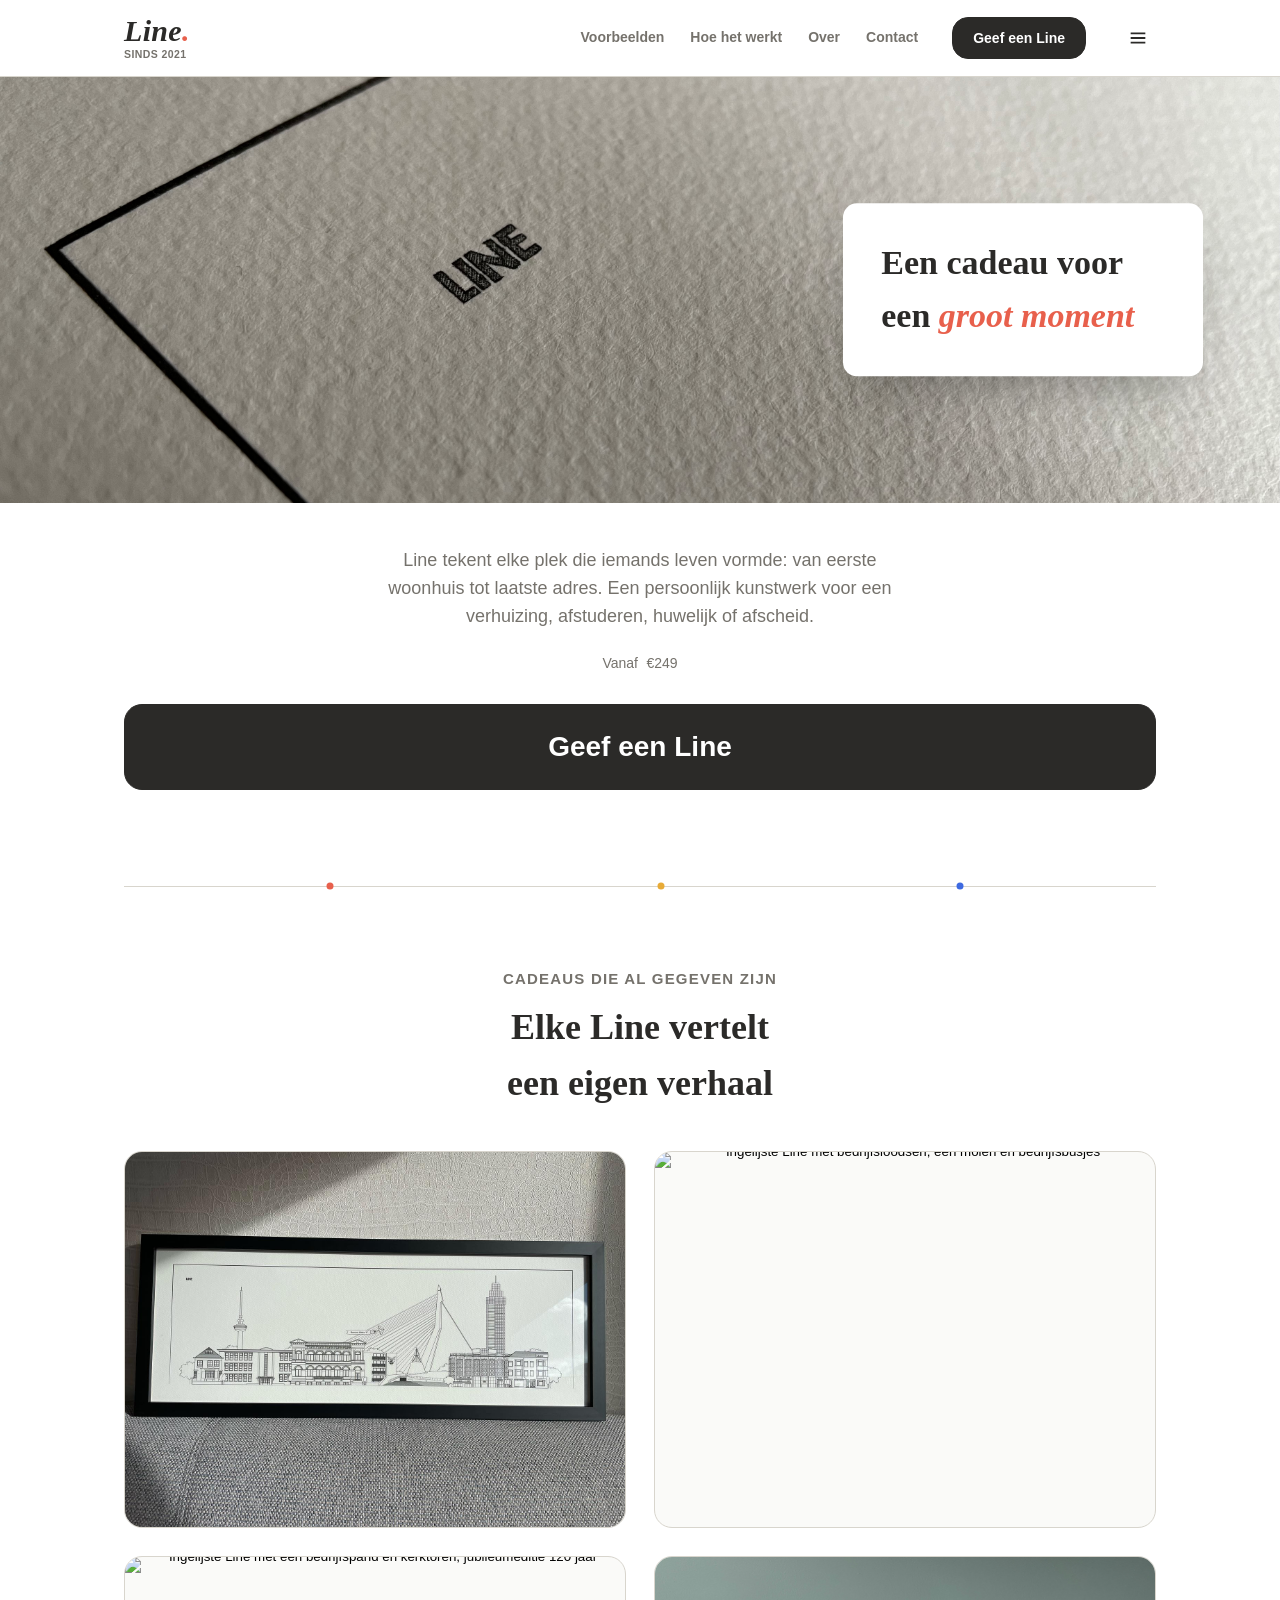
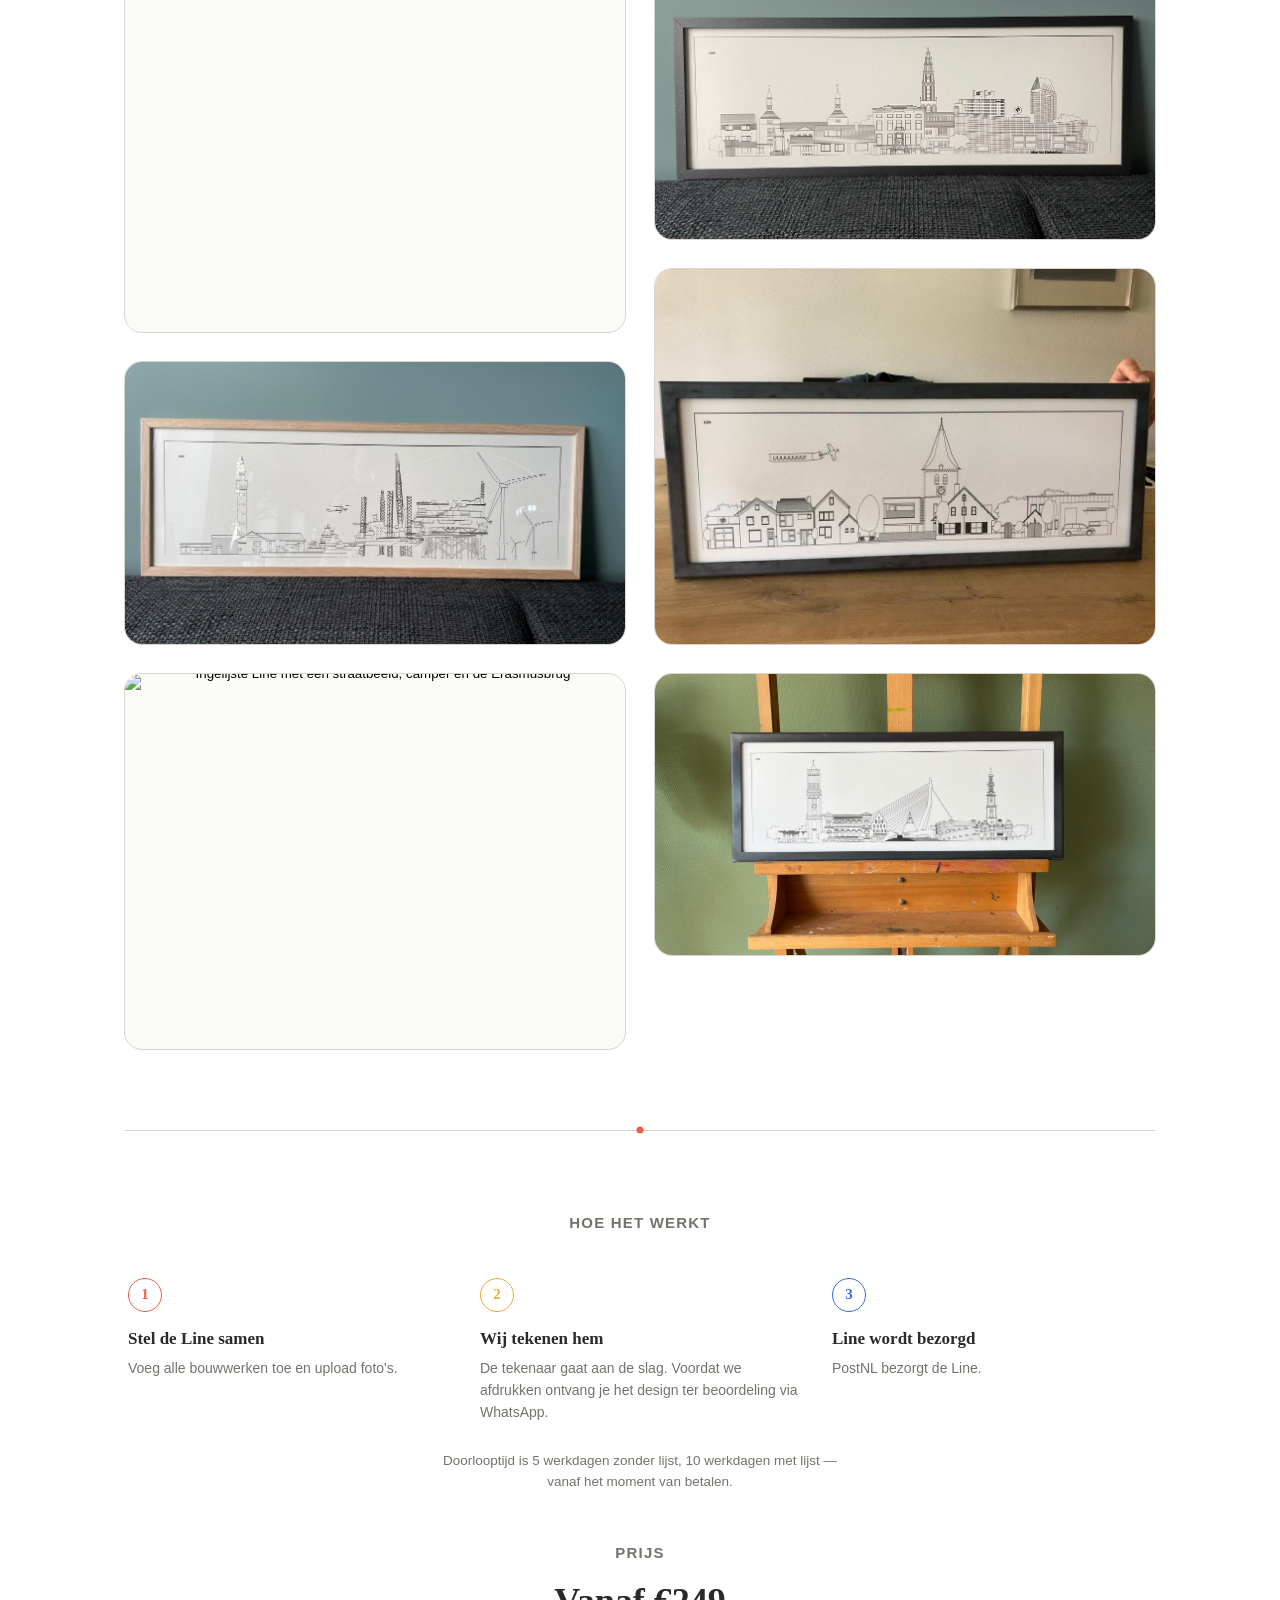
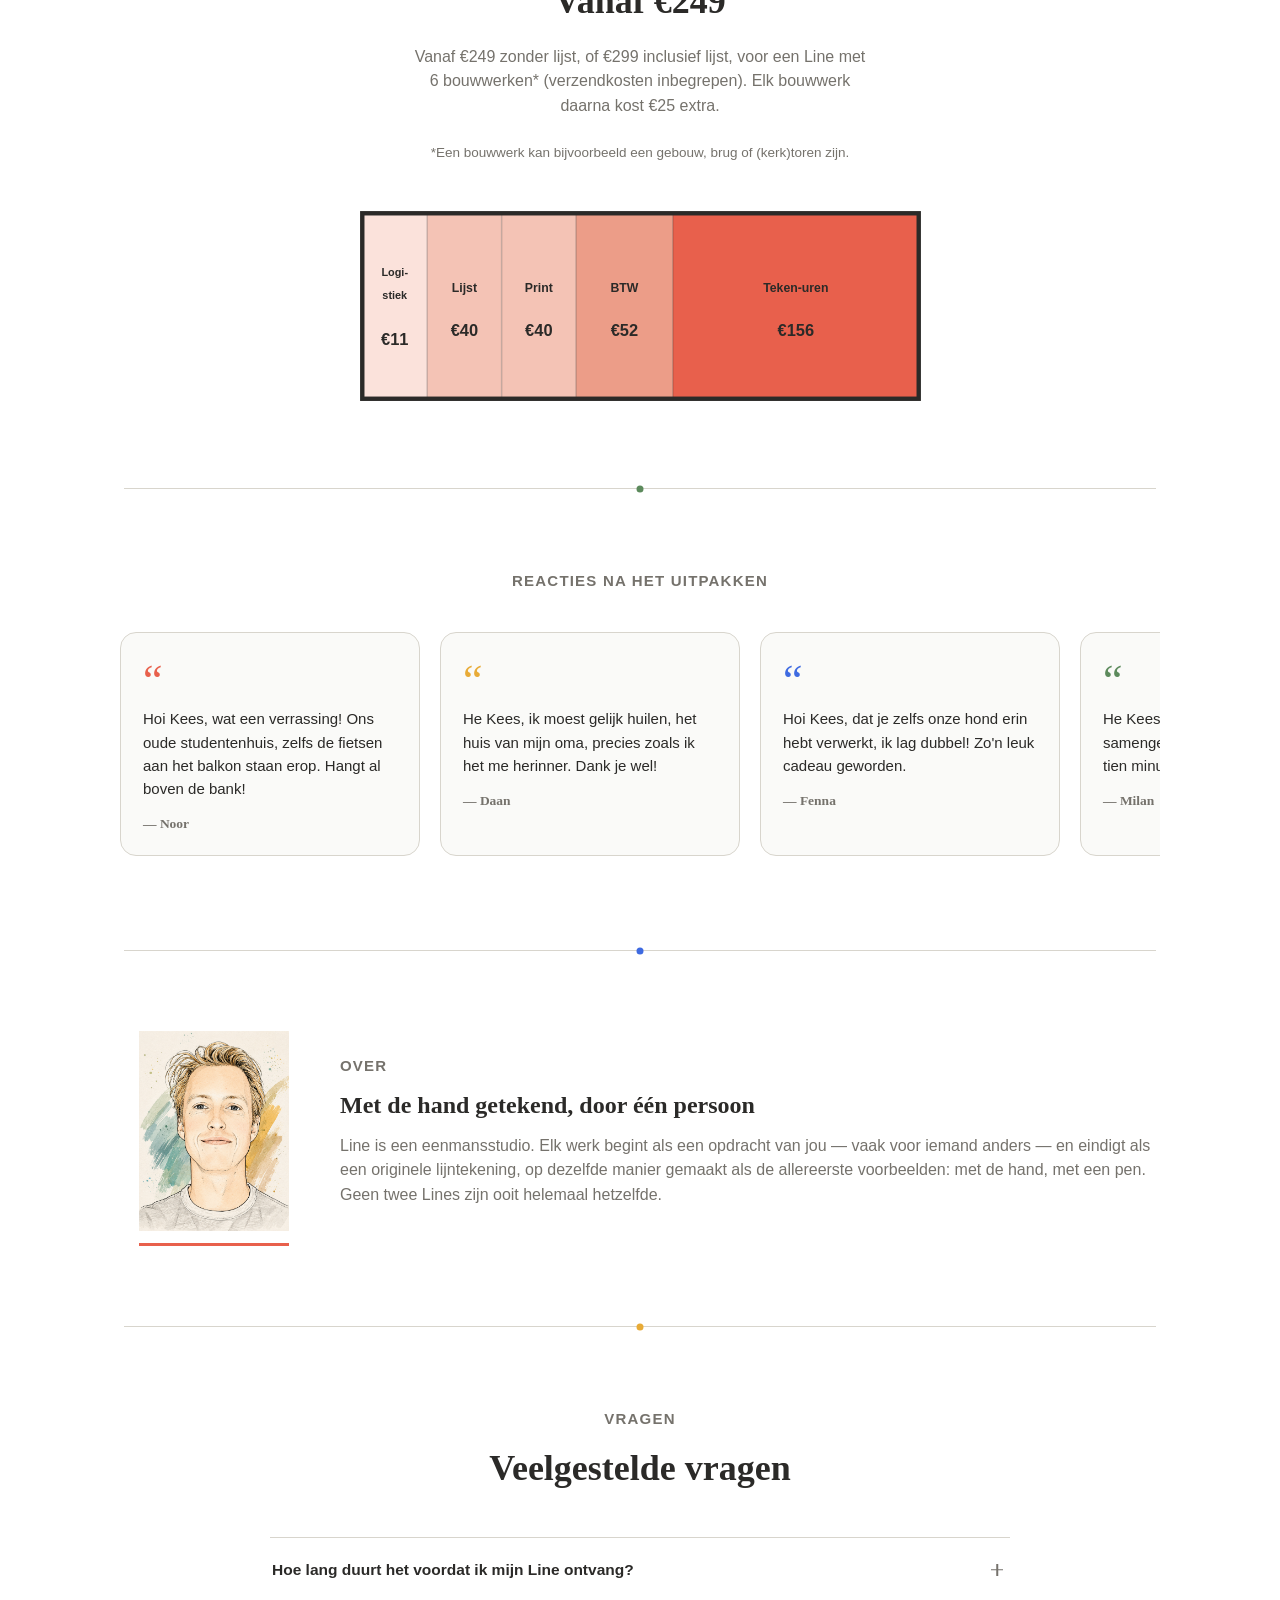
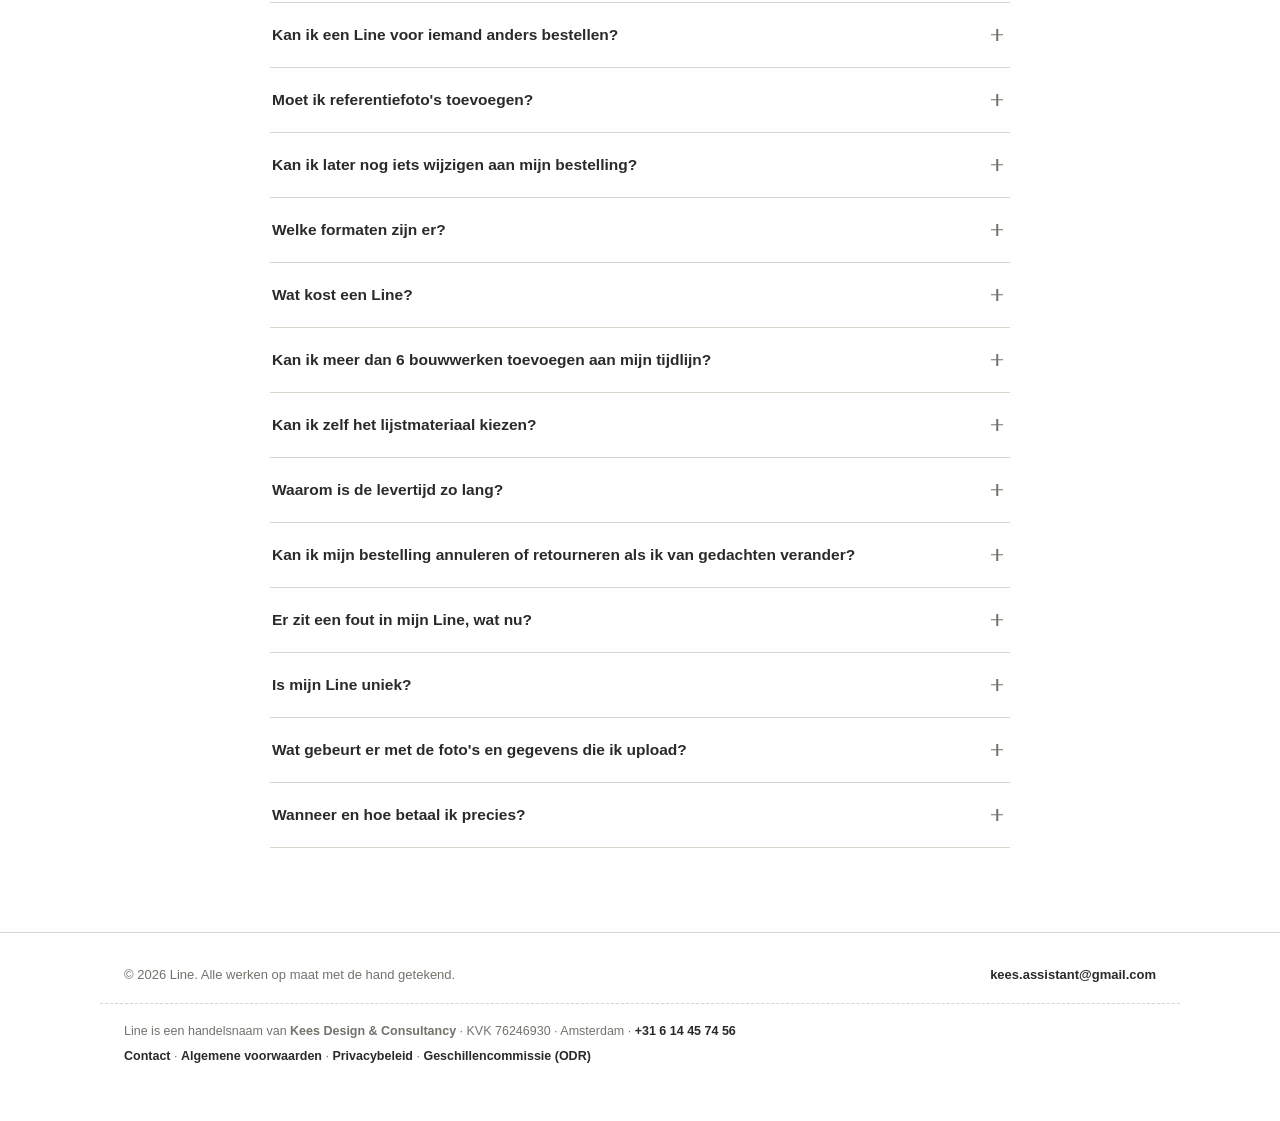
==== index.html @ 03ac7a86 "Add quantity (aantal exemplaren) step to configurator" ====
<!doctype html>
<html lang="nl">
<head>
<meta charset="utf-8">
<meta name="viewport" content="width=device-width, initial-scale=1">
<title>Line: persoonlijke lijntekening als cadeau, met de hand getekend</title>
<meta name="description" content="Line tekent elke plek die iemands leven vormde tot een handgetekende lijntekening. Persoonlijk cadeau voor een verhuizing, afstuderen, huwelijk of afscheid.">
<link rel="canonical" href="https://line-design.eu/">

<meta property="og:type" content="website">
<meta property="og:site_name" content="Line">
<meta property="og:locale" content="nl_NL">
<meta property="og:url" content="https://line-design.eu/">
<meta property="og:title" content="Line: persoonlijke lijntekening als cadeau, met de hand getekend">
<meta property="og:description" content="Line tekent elke plek die iemands leven vormde tot een handgetekende lijntekening. Persoonlijk cadeau voor een verhuizing, afstuderen, huwelijk of afscheid.">
<meta property="og:image" content="https://line-design.eu/images/header/IMG_9153%202%20copy.jpg">

<meta name="twitter:card" content="summary_large_image">
<meta name="twitter:title" content="Line: persoonlijke lijntekening als cadeau, met de hand getekend">
<meta name="twitter:description" content="Line tekent elke plek die iemands leven vormde tot een handgetekende lijntekening. Persoonlijk cadeau voor een verhuizing, afstuderen, huwelijk of afscheid.">
<meta name="twitter:image" content="https://line-design.eu/images/header/IMG_9153%202%20copy.jpg">

<link rel="icon" href="favicon.svg" type="image/svg+xml">
<link rel="stylesheet" href="style.css?v=20260812">
</head>
<body id="top">

<header class="site">
  <div class="bar">
    <a class="brand" href="#top">
      <span class="brand-text">
        <span class="wordmark">Line<span class="dot">.</span></span>
        <span class="brand-since" data-i18n="brand.since">Sinds 2021</span>
      </span>
    </a>
    <nav class="site-nav">
      <span class="nav-links">
        <a href="#examples" data-i18n="nav.examples">Voorbeelden</a>
        <a href="#how-it-works" data-i18n="nav.how">Hoe het werkt</a>
        <a href="#about" data-i18n="nav.about">Over</a>
        <a href="contact.html" data-i18n="nav.contact">Contact</a>
      </span>
      <button type="button" class="btn js-open-config" data-i18n="cta.start">Geef een Line</button>
      <button type="button" class="menu-toggle" id="menuToggle" aria-expanded="false" aria-controls="mobileMenu" data-i18n-aria="nav.menuToggle" aria-label="Menu">
        <svg viewBox="0 0 24 24" aria-hidden="true"><path d="M4 7h16M4 12h16M4 17h16"/></svg>
      </button>
      <div class="mobile-menu" id="mobileMenu" hidden>
        <a href="#examples" data-i18n="nav.examples">Voorbeelden</a>
        <a href="#how-it-works" data-i18n="nav.how">Hoe het werkt</a>
        <a href="#about" data-i18n="nav.about">Over</a>
        <a href="contact.html" data-i18n="nav.contact">Contact</a>
        <div class="lang-switch" role="group" aria-label="Taal / Language">
          <button type="button" class="lang-btn" data-lang="nl" aria-pressed="true">NL</button>
          <button type="button" class="lang-btn" data-lang="en" aria-pressed="false">EN</button>
        </div>
      </div>
    </nav>
  </div>
</header>

<main>
  <!-- ---------- Hero ---------- -->
  <section class="hero">
    <div class="hero-banner">
      <img src="images/header/IMG_9153%202%20copy.jpg" alt="" width="4032" height="3024" fetchpriority="high">
      <div class="hero-card">
        <h1 class="hero-headline">Een cadeau voor een <em>groot moment</em></h1>
      </div>
    </div>
    <div class="wrap">
      <h1 class="hero-headline hero-headline-mobile">Een cadeau voor een <em>groot moment</em></h1>
      <p class="lede" data-i18n="hero.lede">Line tekent elke plek die iemands leven vormde: van eerste woonhuis tot laatste adres. Een persoonlijk kunstwerk voor een verhuizing, afstuderen, huwelijk of afscheid.</p>
      <p class="hero-price"><span class="hero-price-from" data-i18n="hero.priceFrom">Vanaf</span> <span class="hero-price-amount">€249</span></p>
      <div class="hero-actions hero-actions-mobile">
        <button type="button" class="btn js-open-config" data-i18n="cta.start">Geef een Line</button>
      </div>
    </div>
  </section>

  <div class="wrap">
    <div class="line-divider" aria-hidden="true">
      <span class="dot" style="left:20%;"></span>
      <span class="dot" style="left:52%;background:var(--gold);"></span>
      <span class="dot" style="left:81%;background:var(--cobalt);"></span>
    </div>
  </div>

  <!-- ---------- Examples ---------- -->
  <section id="examples">
    <div class="wrap">
      <div class="section-head">
        <p class="eyebrow" data-i18n="examples.eyebrow">Cadeaus die al gegeven zijn</p>
        <h2 data-i18n="examples.heading">Elke Line vertelt een eigen verhaal</h2>
      </div>

      <!--
        Photos are not uniform (mix of 4:3 and 16:9 landscape), so this is a masonry
        grid (CSS columns) — each tile keeps its image's own proportions instead of
        being cropped into a fixed box. Sourced from images/examples/ — add
        more photos there and a matching <button class="example-thumb"> line here
        (URL-encode spaces as %20). Click any tile to open it in the lightbox.
      -->
      <div class="examples-grid" id="examplesGrid">
        <div class="example-card"><button type="button" class="example-thumb" data-i18n-aria="examples.open"><img src="images/examples/AEA62852-4E99-4754-B5C8-C98D20F91FE0.JPG" alt="Ingelijste Line met een Rotterdamse skyline: rijtjeshuis, kantoorpand, Euromast en Erasmusbrug" width="1440" height="1080" loading="lazy"></button></div>
        <div class="example-card"><button type="button" class="example-thumb" data-i18n-aria="examples.open"><img src="images/examples/IMG_0387%20copy.jpg" alt="Ingelijste Line met een bedrijfspand en kerktoren, jubileumeditie 120 jaar" width="4032" height="3024" loading="lazy"></button></div>
        <div class="example-card"><button type="button" class="example-thumb" data-i18n-aria="examples.open"><img src="images/examples/IMG_9817%20copy.jpg" alt="Ingelijste Line met een havengezicht: vuurtoren, schip, booreiland en windturbines" width="4032" height="2268" loading="lazy"></button></div>
        <div class="example-card"><button type="button" class="example-thumb" data-i18n-aria="examples.open"><img src="images/examples/IMG_0528%20copy%202.jpg" alt="Ingelijste Line met een straatbeeld, camper en de Erasmusbrug" width="4032" height="3024" loading="lazy"></button></div>
        <div class="example-card"><button type="button" class="example-thumb" data-i18n-aria="examples.open"><img src="images/examples/IMG_1027%202%20copy.jpg" alt="Ingelijste Line met bedrijfsloodsen, een molen en bedrijfsbusjes" width="4032" height="3024" loading="lazy"></button></div>
        <div class="example-card"><button type="button" class="example-thumb" data-i18n-aria="examples.open"><img src="images/examples/IMG_9323%202%20copy.jpg" alt="Ingelijste Line met de Groningse skyline: Martinitoren, ziekenhuis en historische panden" width="4032" height="2268" loading="lazy"></button></div>
        <div class="example-card"><button type="button" class="example-thumb" data-i18n-aria="examples.open"><img src="images/examples/PHOTO-2021-10-13-15-58-35.jpg" alt="Ingelijste Line met een dorpsgezicht, kerktoren en een vliegtuigje met banier" width="1024" height="768" loading="lazy"></button></div>
        <div class="example-card"><button type="button" class="example-thumb" data-i18n-aria="examples.open"><img src="images/examples/IMG_5422.jpg" alt="Ingelijste Line met een stadsgezicht: kerktoren, grachtenpand-achtige gevels en een kabelbrug, getoond op een schildersezel" width="4032" height="2268" loading="lazy"></button></div>
      </div>
      <div class="examples-dots" id="examplesDots" aria-hidden="true"></div>
    </div>
  </section>

  <div class="wrap"><div class="line-divider" aria-hidden="true"><span class="dot" style="left:50%;"></span></div></div>

  <!-- ---------- How it works ---------- -->
  <section id="how-it-works">
    <div class="wrap">
      <div class="section-head">
        <p class="eyebrow" data-i18n="how.eyebrow">Hoe het werkt</p>
      </div>
      <div class="steps-grid">
        <div class="hiw-step">
          <div class="num">1</div>
          <h3>Stel de Line samen</h3>
          <p>Voeg alle bouwwerken toe en upload foto's.</p>
        </div>
        <div class="hiw-step">
          <div class="num">2</div>
          <h3>Wij tekenen hem</h3>
          <p>De tekenaar gaat aan de slag. Voordat we afdrukken ontvang je het design ter beoordeling via WhatsApp.</p>
        </div>
        <div class="hiw-step">
          <div class="num">3</div>
          <h3>Line wordt bezorgd</h3>
          <p>PostNL bezorgt de Line.</p>
        </div>
      </div>
      <p class="section-note" data-i18n="how.turnaroundNote">Doorlooptijd is 5 werkdagen zonder lijst, 10 werkdagen met lijst — vanaf het moment van betalen.</p>
    </div>
  </section>

  <!-- ---------- Pricing ---------- -->
  <section id="pricing">
    <div class="wrap">
      <div class="section-head">
        <p class="eyebrow" data-i18n="pricing.eyebrow">Prijs</p>
        <h2 data-i18n="pricing.heading">Vanaf €249</h2>
        <p data-i18n="pricing.lede">Vanaf €249 zonder lijst, of €299 inclusief lijst, voor een Line met 6 bouwwerken* (verzendkosten inbegrepen). Elk bouwwerk daarna kost €25 extra.</p>
        <p class="section-note" data-i18n="pricing.ledeNote">*Een bouwwerk kan bijvoorbeeld een gebouw, brug of (kerk)toren zijn.</p>
      </div>
      <div class="price-diagram">
        <svg viewBox="91 51 248 88" role="img" aria-hidden="true">
          <g>
            <rect class="price-block-logistics" x="95" y="55" width="28" height="80" />
            <rect class="price-block-frame" x="123" y="55" width="32.107" height="80" />
            <rect class="price-block-print" x="155.107" y="55" width="32.107" height="80" />
            <rect class="price-block-vat" x="187.214" y="55" width="41.739" height="80" />
            <rect class="price-block-labor" x="228.953" y="55" width="106.046" height="80" />
          </g>
          <g class="price-divider">
            <line x1="123" y1="55" x2="123" y2="135" />
            <line x1="155.107" y1="55" x2="155.107" y2="135" />
            <line x1="187.214" y1="55" x2="187.214" y2="135" />
            <line x1="228.953" y1="55" x2="228.953" y2="135" />
          </g>
          <rect class="price-outline" x="95" y="55" width="240" height="80" />

          <text class="price-lbl-name compact" x="109" y="82" data-i18n="pricing.diagram.logistics.name1">Logi-</text>
          <text class="price-lbl-name compact" x="109" y="92" data-i18n="pricing.diagram.logistics.name2">stiek</text>
          <text class="price-lbl-amount" x="109" y="112" data-i18n="pricing.diagram.logistics.amount">€11</text>

          <text class="price-lbl-name" x="139.05" y="89" data-i18n="pricing.diagram.frame.name">Lijst</text>
          <text class="price-lbl-amount" x="139.05" y="108" data-i18n="pricing.diagram.frame.amount">€40</text>

          <text class="price-lbl-name" x="171.16" y="89" data-i18n="pricing.diagram.print.name">Print</text>
          <text class="price-lbl-amount" x="171.16" y="108" data-i18n="pricing.diagram.print.amount">€40</text>

          <text class="price-lbl-name" x="208.08" y="89" data-i18n="pricing.diagram.vat.name">BTW</text>
          <text class="price-lbl-amount" x="208.08" y="108" data-i18n="pricing.diagram.vat.amount">€52</text>

          <text class="price-lbl-name" x="281.98" y="89" data-i18n="pricing.diagram.labor.name">Teken-uren</text>
          <text class="price-lbl-amount" x="281.98" y="108" data-i18n="pricing.diagram.labor.amount">€156</text>
        </svg>
      </div>
    </div>
  </section>

  <div class="wrap"><div class="line-divider" aria-hidden="true"><span class="dot" style="left:50%;background:var(--moss);"></span></div></div>

  <!-- ---------- Testimonials ---------- -->
  <!-- Placeholder quotes for this prototype — swap for real reactions once there's a batch of them. -->
  <section id="testimonials">
    <div class="wrap">
      <div class="section-head">
        <p class="eyebrow" data-i18n="testimonials.eyebrow">Reacties na het uitpakken</p>
      </div>
      <div class="testimonial-grid">
        <div class="testimonial-card">
          <span class="quote-mark" aria-hidden="true">&ldquo;</span>
          <p class="quote" data-i18n="testimonials.items.0.quote">Hoi Kees, wat een verrassing! Ons oude studentenhuis, zelfs de fietsen aan het balkon staan erop. Hangt al boven de bank!</p>
          <p class="name">— Noor</p>
        </div>
        <div class="testimonial-card">
          <span class="quote-mark" aria-hidden="true">&ldquo;</span>
          <p class="quote" data-i18n="testimonials.items.1.quote">He Kees, ik moest gelijk huilen, het huis van mijn oma, precies zoals ik het me herinner. Dank je wel!</p>
          <p class="name">— Daan</p>
        </div>
        <div class="testimonial-card">
          <span class="quote-mark" aria-hidden="true">&ldquo;</span>
          <p class="quote" data-i18n="testimonials.items.2.quote">Hoi Kees, dat je zelfs onze hond erin hebt verwerkt, ik lag dubbel! Zo'n leuk cadeau geworden.</p>
          <p class="name">— Fenna</p>
        </div>
        <div class="testimonial-card">
          <span class="quote-mark" aria-hidden="true">&ldquo;</span>
          <p class="quote" data-i18n="testimonials.items.3.quote">He Kees, drie huizen in één tekening samengevat, echt heel gaaf! Binnen tien minuten opgehangen.</p>
          <p class="name">— Milan</p>
        </div>
        <div class="testimonial-card">
          <span class="quote-mark" aria-hidden="true">&ldquo;</span>
          <p class="quote" data-i18n="testimonials.items.4.quote">Hoi Kees, het bordje "geen idee waar we heen gaan" erbij, zo grappig! Dank je wel.</p>
          <p class="name">— Roos</p>
        </div>
        <div class="testimonial-card">
          <span class="quote-mark" aria-hidden="true">&ldquo;</span>
          <p class="quote" data-i18n="testimonials.items.5.quote">He Kees, het mooiste cadeau ooit, en dan ook nog bij de geboorte van onze zoon. Heel erg bedankt!</p>
          <p class="name">— Thijs</p>
        </div>
        <div class="testimonial-card">
          <span class="quote-mark" aria-hidden="true">&ldquo;</span>
          <p class="quote" data-i18n="testimonials.items.6.quote">He Kees, dank voor het super vette cadeau! Echt heel blij mee, krijgt een mooi plekje in het nieuwe huis!</p>
          <p class="name">— Eva</p>
        </div>
      </div>
    </div>
  </section>

  <div class="wrap"><div class="line-divider" aria-hidden="true"><span class="dot" style="left:50%;background:var(--cobalt);"></span></div></div>

  <!-- ---------- About ---------- -->
  <section id="about">
    <div class="wrap about">
      <div class="avatar">
        <img src="images/selfie%20artist/selfie-kissa-color.png" alt="Kees, de tekenaar achter Line" width="1085" height="1449" loading="lazy">
      </div>
      <div>
        <p class="eyebrow" data-i18n="about.eyebrow">Over</p>
        <h2 data-i18n="about.heading">Met de hand getekend, door één persoon</h2>
        <p data-i18n="about.body">Line is een eenmansstudio. Elk werk begint als een opdracht van jou — vaak voor iemand anders — en eindigt als een originele lijntekening, op dezelfde manier gemaakt als de allereerste voorbeelden: met de hand, met een pen. Geen twee Lines zijn ooit helemaal hetzelfde.</p>
      </div>
    </div>
  </section>

  <div class="wrap"><div class="line-divider" aria-hidden="true"><span class="dot" style="left:50%;background:var(--gold);"></span></div></div>

  <!-- ---------- FAQ ---------- -->
  <section id="faq">
    <div class="wrap">
      <div class="section-head">
        <p class="eyebrow" data-i18n="faq.eyebrow">Vragen</p>
        <h2 data-i18n="faq.heading">Veelgestelde vragen</h2>
      </div>
      <div class="faq-list">
        <details class="faq-item">
          <summary><span class="q" data-i18n="faq.items.0.q">Hoe lang duurt het voordat ik mijn Line ontvang?</span><span class="chevron" aria-hidden="true"></span></summary>
          <p class="a" data-i18n="faq.items.0.a">De doorlooptijd is 5 werkdagen zonder lijst, of 10 werkdagen met lijst — vanaf het moment dat de betaling is voldaan. Wil je op tijd je Line binnen hebben, wacht dan niet te lang met het plaatsen van je bestelling.</p>
        </details>
        <details class="faq-item">
          <summary><span class="q" data-i18n="faq.items.1.q">Kan ik een Line voor iemand anders bestellen?</span><span class="chevron" aria-hidden="true"></span></summary>
          <p class="a" data-i18n="faq.items.1.a">Zeker — de meeste Lines worden besteld als cadeau. Jij bouwt de tijdlijn, wij tekenen 'm, en jij geeft 'm door.</p>
        </details>
        <details class="faq-item">
          <summary><span class="q" data-i18n="faq.items.2.q">Moet ik referentiefoto's toevoegen?</span><span class="chevron" aria-hidden="true"></span></summary>
          <p class="a" data-i18n="faq.items.2.a">Ja, voeg per bouwwerk een foto toe, zo weten we zeker dat we het juiste bouwwerk tekenen.</p>
        </details>
        <details class="faq-item">
          <summary><span class="q" data-i18n="faq.items.3.q">Kan ik later nog iets wijzigen aan mijn bestelling?</span><span class="chevron" aria-hidden="true"></span></summary>
          <p class="a" data-i18n="faq.items.3.a">Neem contact op via e-mail zodra je je bestelling hebt verstuurd — we passen het waar mogelijk nog aan.</p>
        </details>
        <details class="faq-item">
          <summary><span class="q" data-i18n="faq.items.4.q">Welke formaten zijn er?</span><span class="chevron" aria-hidden="true"></span></summary>
          <p class="a" data-i18n="faq.items.4.a">Op dit moment alleen een ingelijste print van 20 × 60 cm, thuisbezorgd (of zonder lijst voor €50 korting). Vanaf €249 voor 6 bouwwerken, alles inbegrepen (incl. BTW en verzending via PostNL).</p>
        </details>
        <details class="faq-item">
          <summary><span class="q" data-i18n="faq.items.5.q">Wat kost een Line?</span><span class="chevron" aria-hidden="true"></span></summary>
          <p class="a" data-i18n="faq.items.5.a">We hanteren een vanaf-prijs van €249 (zonder lijst) voor de eerste 6 bouwwerken, inclusief BTW en verzendkosten. Elk bouwwerk daarna kost €25 extra.</p>
        </details>
        <details class="faq-item">
          <summary><span class="q" data-i18n="faq.items.6.q">Kan ik meer dan 6 bouwwerken toevoegen aan mijn tijdlijn?</span><span class="chevron" aria-hidden="true"></span></summary>
          <p class="a" data-i18n="faq.items.6.a">Ja, tot een maximum van 10. De prijs van €299 (of €249 zonder lijst) is inclusief de eerste 6 bouwwerken; elk bouwwerk daarna kost €25 extra. Je ziet de prijs live meebewegen in de configurator.</p>
        </details>
        <details class="faq-item">
          <summary><span class="q" data-i18n="faq.items.7.q">Kan ik zelf het lijstmateriaal kiezen?</span><span class="chevron" aria-hidden="true"></span></summary>
          <p class="a" data-i18n="faq.items.7.a">Ja, je kiest tussen grafiet en eikenhout — beide kosten hetzelfde. Je kunt er ook voor kiezen om je Line zonder lijst te ontvangen, voor €50 korting.</p>
        </details>
        <details class="faq-item">
          <summary><span class="q" data-i18n="faq.items.8.q">Waarom is de levertijd zo lang?</span><span class="chevron" aria-hidden="true"></span></summary>
          <p class="a" data-i18n="faq.items.8.a">Het kost 1 tot 2 werkdagen om het design af te ronden, printen duurt 2 tot 3 werkdagen, en inlijsten en verzenden nog eens 1 tot 2 werkdagen. Dit is sterk afhankelijk van de drukte, waardoor het soms iets langer kan duren.</p>
        </details>
        <details class="faq-item">
          <summary><span class="q" data-i18n="faq.items.9.q">Kan ik mijn bestelling annuleren of retourneren als ik van gedachten verander?</span><span class="chevron" aria-hidden="true"></span></summary>
          <p class="a" data-i18n="faq.items.9.a">Elke Line wordt speciaal voor jou op maat getekend. Voor op maat gemaakte producten geldt geen wettelijk herroepingsrecht, dus een geplaatste en bevestigde bestelling kun je niet kosteloos annuleren of retourneren. Zit er een fout in je Line die aan ons ligt, dan lossen we dat uiteraard wel kosteloos op.</p>
        </details>
        <details class="faq-item">
          <summary><span class="q" data-i18n="faq.items.10.q">Er zit een fout in mijn Line, wat nu?</span><span class="chevron" aria-hidden="true"></span></summary>
          <p class="a" data-i18n="faq.items.10.a">Bevat je Line een fout die aan ons te wijten is, bijvoorbeeld een verkeerd getekend gebouw of een productiefout in de print, dan herstellen of vervangen we deze kosteloos. Mail ons via de contactpagina.</p>
        </details>
        <details class="faq-item">
          <summary><span class="q" data-i18n="faq.items.11.q">Is mijn Line uniek?</span><span class="chevron" aria-hidden="true"></span></summary>
          <p class="a" data-i18n="faq.items.11.a">Ja. Elke Line wordt met de hand getekend op basis van de bouwwerken die jij aanlevert, en de compositie wordt door de kunstenaar bepaald. Geen twee Lines zijn ooit helemaal hetzelfde.</p>
        </details>
        <details class="faq-item">
          <summary><span class="q" data-i18n="faq.items.12.q">Wat gebeurt er met de foto's en gegevens die ik upload?</span><span class="chevron" aria-hidden="true"></span></summary>
          <p class="a" data-i18n="faq.items.12.a">Je gegevens en foto's worden alleen gebruikt om jouw Line te tekenen en te bezorgen, niet gedeeld met derden buiten wat nodig is voor de levering. Het volledige privacybeleid staat op de privacybeleid-pagina.</p>
        </details>
        <details class="faq-item">
          <summary><span class="q" data-i18n="faq.items.13.q">Wanneer en hoe betaal ik precies?</span><span class="chevron" aria-hidden="true"></span></summary>
          <p class="a" data-i18n="faq.items.13.a">Na het plaatsen van je bestelling ontvang je een Tikkie-betaalverzoek. Zodra de betaling binnen is, start de doorlooptijd van je Line.</p>
        </details>
      </div>
    </div>
  </section>
</main>

<footer class="site">
  <div class="wrap bar">
    <span data-i18n="footer.copyright">© 2026 Line. Alle werken op maat met de hand getekend.</span>
    <a href="mailto:kees.assistant@gmail.com">kees.assistant@gmail.com</a>
  </div>
  <div class="wrap footer-identity">
    <p>
      Line is een handelsnaam van <strong>Kees Design &amp; Consultancy</strong> ·
      KVK 76246930 · Amsterdam ·
      <a href="tel:+31614457456">+31 6 14 45 74 56</a>
    </p>
    <p>
      <a href="contact.html" data-i18n="nav.contact">Contact</a> ·
      <a href="voorwaarden.html" target="_blank" rel="noopener" data-i18n="footer.terms">Algemene voorwaarden</a> ·
      <a href="privacybeleid.html" data-i18n="footer.privacy">Privacybeleid</a> ·
      <a href="https://ec.europa.eu/consumers/odr" target="_blank" rel="noopener" data-i18n="footer.odr">Geschillencommissie (ODR)</a>
    </p>
  </div>
</footer>

<!-- ================= Lightbox ================= -->
<div class="lightbox" id="lightbox" hidden role="dialog" aria-modal="true" aria-label="Foto vergroot">
  <button type="button" class="lightbox-close" id="lightboxClose" data-i18n-aria="lightbox.close">
    <svg viewBox="0 0 24 24"><path d="M5 5l14 14M19 5L5 19" /></svg>
  </button>
  <button type="button" class="lightbox-nav prev" id="lightboxPrev" data-i18n-aria="lightbox.prev">
    <svg viewBox="0 0 24 24"><path d="M15 5l-7 7 7 7" /></svg>
  </button>
  <figure class="lightbox-figure">
    <img id="lightboxImg" src="" alt="">
  </figure>
  <button type="button" class="lightbox-nav next" id="lightboxNext" data-i18n-aria="lightbox.next">
    <svg viewBox="0 0 24 24"><path d="M9 5l7 7-7 7" /></svg>
  </button>
  <div class="lightbox-count" id="lightboxCount" aria-hidden="true"></div>
</div>

<!-- ================= Configurator ================= -->
<div class="configurator" id="configurator" hidden role="dialog" aria-modal="true" aria-label="Order configurator">

  <div class="config-stage" id="configStage" aria-hidden="true">
    <img src="images/examples/AEA62852-4E99-4754-B5C8-C98D20F91FE0.JPG" alt="" class="active">
    <img src="images/examples/IMG_0387%20copy.jpg" alt="">
    <img src="images/examples/IMG_9817%20copy.jpg" alt="">
    <img src="images/examples/IMG_0528%20copy%202.jpg" alt="">
  </div>

  <div class="config-main">
    <div class="config-head">
      <span class="brand-text">
        <span class="wordmark">Line<span class="dot">.</span></span>
        <span class="brand-since" data-i18n="brand.since">Sinds 2021</span>
      </span>
      <button type="button" class="config-close" id="configClose" aria-label="Configurator sluiten">
        <svg viewBox="0 0 24 24"><path d="M5 5l14 14M19 5L5 19" /></svg>
      </button>
    </div>

    <div class="config-scroll">
      <div class="config-panel" id="configForm">

        <!-- Timeline -->
        <section class="config-section">
          <h2 data-i18n="config.step0.h2">Stel je Line samen</h2>
          <p class="tl-progress" id="tlProgress"></p>
          <div class="tl-list" id="tlList"></div>
          <button type="button" class="add-row-btn" id="addTlBtn" data-i18n="config.step0.addBtn">+ Bouwwerk toevoegen</button>
          <p class="hint" id="tlNextHint" style="color:var(--coral);margin-top:14px;" hidden></p>
          <p class="field-note field-note-warning" id="storageWarning" data-i18n="config.step0.storageWarning" hidden>Je browser kan je voortgang niet meer opslaan (waarschijnlijk te veel foto's). Rond je bestelling in één keer af, of maak wat bouwwerken leger.</p>
        </section>

        <!-- Format -->
        <section class="config-section">
          <h2 data-i18n="config.step1.h2">Jouw formaat</h2>
          <p class="hint" data-i18n="config.step1.hint">Elke Line wordt op dit moment op één manier geleverd.</p>
          <div class="format-grid" id="formatGrid">
            <button type="button" class="format-card" data-format="shipped" aria-pressed="true" disabled>
              <span data-i18n="config.step1.sizeLabel">20 × 60 cm</span>
            </button>
          </div>
        </section>

        <!-- Frame -->
        <section class="config-section">
          <h2 data-i18n="config.stepFrame.h2">Kies je lijst</h2>
          <p class="hint" data-i18n="config.stepFrame.hint">Kies het materiaal van de lijst rondom je Line.</p>
          <div class="format-grid frame-grid" id="frameGrid">
            <div class="format-card frame-card" data-frame="grafiet" role="button" tabindex="0" aria-pressed="true">
              <div class="frame-swatch"><img src="images/Frames%20/grafiet.png" alt="" width="360" height="360" loading="lazy"></div>
              <span class="frame-label" data-i18n="config.stepFrame.grafietLabel">Grafiet</span>
            </div>
            <div class="format-card frame-card" data-frame="eikenhout" role="button" tabindex="0" aria-pressed="false">
              <div class="frame-swatch"><img src="images/Frames%20/eiken.png" alt="" width="360" height="360" loading="lazy"></div>
              <span class="frame-label" data-i18n="config.stepFrame.eikenhoutLabel">Eikenhout</span>
            </div>
            <div class="format-card frame-card frame-card-noframe" data-frame="geenlijst" role="button" tabindex="0" aria-pressed="false">
              <span class="frame-label" data-i18n="config.stepFrame.geenlijstLabel">Geen lijst</span>
              <span class="extra-badge">-€50</span>
            </div>
          </div>
          <p class="field-note" id="noFrameNote" data-i18n="config.stepFrame.noFrameNote" hidden>Bij deze keuze sturen we de print zonder lijst naar je bezorgadres. Levertijd is daardoor 5 werkdagen.</p>
        </section>

        <!-- Quantity -->
        <section class="config-section">
          <h2 data-i18n="config.stepQty.h2">Aantal exemplaren</h2>

          <div class="qty-row">
            <div class="stepper">
              <button type="button" id="qtyMinus" data-i18n-aria="config.stepQty.minusAria" aria-label="Minder exemplaren">
                <svg viewBox="0 0 24 24" aria-hidden="true"><path d="M5 12h14"/></svg>
              </button>
              <span class="qty-value" id="qtyValue">1</span>
              <button type="button" id="qtyPlus" data-i18n-aria="config.stepQty.plusAria" aria-label="Meer exemplaren">
                <svg viewBox="0 0 24 24" aria-hidden="true"><path d="M12 5v14M5 12h14"/></svg>
              </button>
            </div>
          </div>
          <p class="qty-extra-note" id="qtyExtraNote">
            <span id="qtyExtraCount"></span> <span data-i18n="config.stepQty.extraLabel">extra exemplaren</span> &times; <span class="extra-badge" id="qtyExtraBadge">+&euro;100</span>
          </p>

          <div class="stack-outer">
            <div class="stack-wrap" id="stackWrap">
              <div class="stack-piece" data-i="0">
                <span class="stack-piece-label">
                  <span class="l1" id="stackLabelL1">print + lijst</span>
                </span>
              </div>
              <div class="stack-piece" data-i="1"></div>
              <div class="stack-piece" data-i="2"></div>
              <div class="stack-piece" data-i="3"></div>
              <div class="stack-piece" data-i="4"></div>
              <div class="stack-piece" data-i="5"></div>
            </div>
          </div>
        </section>

        <!-- General notes -->
        <section class="config-section">
          <h2 data-i18n="config.stepNotes.h2">Nog iets kwijt?</h2>
          <p class="hint" data-i18n="config.stepNotes.hint">Algemene opmerkingen of specifieke wensen voor je Line, los van de losse bouwwerken hierboven.</p>
          <div class="field">
            <textarea id="contactNotes" rows="3" placeholder="Extra context die helpt bij het tekenen van je Line" data-i18n-ph="config.stepNotes.notesPh" data-i18n-aria="config.stepNotes.notesAria" maxlength="1000"></textarea>
          </div>
        </section>

        <!-- Details -->
        <section class="config-section">
          <h2 data-i18n="config.step2.h2">Jouw gegevens</h2>
          <p class="hint" data-i18n="config.step2.hint">Waar mogen we je Line naartoe sturen?</p>
          <div class="two-col">
            <div class="field">
              <label for="contactName"><span data-i18n="config.step2.nameLabel">Naam</span><span class="req-mark" aria-hidden="true">*</span></label>
              <input type="text" id="contactName" placeholder="Je volledige naam" data-i18n-ph="config.step2.namePh" maxlength="100">
            </div>
            <div class="field">
              <label for="contactEmail"><span data-i18n="config.step2.emailLabel">E-mail</span><span class="req-mark" aria-hidden="true">*</span></label>
              <input type="email" id="contactEmail" placeholder="jij@voorbeeld.nl" data-i18n-ph="config.step2.emailPh" maxlength="254">
              <p class="field-note field-note-error" id="emailError" data-i18n="config.step2.emailInvalid" hidden>Dit e-mailadres lijkt niet te kloppen. Controleer of je het goed hebt ingevuld.</p>
            </div>
          </div>
          <div class="field">
            <label for="contactPhone"><span data-i18n="config.step2.phoneLabel">Telefoonnummer</span><span class="req-mark" aria-hidden="true">*</span></label>
            <input type="tel" id="contactPhone" placeholder="+31 6 12345678" data-i18n-ph="config.step2.phonePh" maxlength="30">
            <p class="field-note field-note-error" id="phoneError" data-i18n="config.step2.phoneInvalid" hidden>Dit lijkt geen geldig telefoonnummer. Vul je echte nummer in.</p>
          </div>
          <div class="field">
            <label for="contactStreet"><span data-i18n="config.step2.streetLabel">Straat en huisnummer</span><span class="req-mark" aria-hidden="true">*</span></label>
            <input type="text" id="contactStreet" placeholder="Straatnaam + huisnummer" data-i18n-ph="config.step2.streetPh" maxlength="120">
          </div>
          <div class="two-col">
            <div class="field">
              <label for="contactCity"><span data-i18n="config.step2.cityLabel">Stad</span><span class="req-mark" aria-hidden="true">*</span></label>
              <input type="text" id="contactCity" placeholder="Amsterdam" data-i18n-ph="config.step2.cityPh" maxlength="80">
            </div>
            <div class="field">
              <label for="contactPostal"><span data-i18n="config.step2.postalLabel">Postcode</span><span class="req-mark" aria-hidden="true">*</span></label>
              <input type="text" id="contactPostal" placeholder="1234 AB" data-i18n-ph="config.step2.postalPh" maxlength="20">
            </div>
          </div>
          <div class="field">
            <label for="contactCountry"><span data-i18n="config.step2.countryLabel">Land</span><span class="req-mark" aria-hidden="true">*</span></label>
            <select id="contactCountry"></select>
          </div>
          <div class="field">
            <label for="contactDate"><span data-i18n="config.step2.dateLabel">Gewenste ontvangstdatum</span><span class="req-mark" aria-hidden="true">*</span></label>
            <input type="date" id="contactDate" data-i18n-aria="config.step2.dateAria">
            <p class="field-note" data-i18n="config.step2.dateHint">Doorlooptijd is 5 werkdagen zonder lijst, 10 werkdagen met lijst.</p>
          </div>
        </section>

        <!-- Live review -->
        <section class="config-section" id="reviewSection">
          <h2 data-i18n="config.step3.h2">Bekijk je bestelling</h2>
          <ul class="summary-list" id="summaryList"></ul>
        </section>

      </div>

      <div class="config-submit-bar" id="configSubmitBar">
        <p class="submit-terms-note">
          <span data-i18n="config.footer.agreeTermsPre">Door te bestellen ga je akkoord met de</span>
          <a href="voorwaarden.html" target="_blank" rel="noopener" data-i18n="config.footer.agreeTermsLink">algemene voorwaarden</a>.
        </p>
        <div class="submit-bar-row">
          <div class="submit-price">
            <span class="amount" id="submitPriceAmount">&euro;299</span>
            <span class="label" data-i18n="config.footer.priceLabel">incl. BTW</span>
          </div>
          <button type="button" class="btn btn-compact coral" id="submitBtn">Bestel nu</button>
        </div>
        <p class="submit-error" id="submitError" data-i18n="config.footer.submitError" hidden>Versturen is niet gelukt. Controleer je internetverbinding en probeer het nog eens. Je gegevens zijn niet verloren.</p>
        <button type="button" class="btn ghost small" id="mailFallbackBtn" data-i18n="config.footer.mailFallback" hidden>Open e-mail met je bestelling</button>
      </div>

      <!-- Confirmation (shown after submit) -->
      <div class="config-panel" id="configSuccess" hidden>
        <div class="success">
          <div class="check">
            <svg viewBox="0 0 24 24"><path d="M4 12l6 6L20 6" /></svg>
          </div>
          <h2 data-i18n="config.step4.h2">Bedankt voor je bestelling!</h2>
          <p data-i18n="config.step4.body">Check je inbox voor de bevestigingsmail.</p>
          <ol class="success-steps">
            <li class="success-step"><span class="num">1</span><div><h3></h3><p></p></div></li>
            <li class="success-step"><span class="num">2</span><div><h3></h3><p></p></div></li>
            <li class="success-step"><span class="num">3</span><div><h3></h3><p></p></div></li>
          </ol>
          <p class="success-order-number" id="successOrderNumber" hidden></p>
          <button type="button" class="btn" id="successHomeBtn">Terug naar home</button>
        </div>
      </div>
    </div>
  </div>
</div>

<script type="application/ld+json">
[
  {
    "@context": "https://schema.org",
    "@type": "Organization",
    "name": "Kees Design & Consultancy",
    "alternateName": "Line",
    "url": "https://line-design.eu/",
    "logo": "https://line-design.eu/images/header/IMG_9153%202%20copy.jpg",
    "email": "kees.assistant@gmail.com",
    "telephone": "+31614457456",
    "address": {
      "@type": "PostalAddress",
      "addressLocality": "Amsterdam",
      "addressCountry": "NL"
    },
    "identifier": {
      "@type": "PropertyValue",
      "name": "KVK",
      "value": "76246930"
    }
  },
  {
    "@context": "https://schema.org",
    "@type": "Product",
    "name": "Line",
    "description": "Line tekent elke plek die iemands leven vormde tot een handgetekende lijntekening. Persoonlijk cadeau voor een verhuizing, afstuderen, huwelijk of afscheid.",
    "image": "https://line-design.eu/images/header/IMG_9153%202%20copy.jpg",
    "brand": {
      "@type": "Brand",
      "name": "Line"
    },
    "offers": {
      "@type": "Offer",
      "price": "249",
      "priceCurrency": "EUR",
      "availability": "https://schema.org/InStock",
      "url": "https://line-design.eu/"
    }
  },
  {
    "@context": "https://schema.org",
    "@type": "FAQPage",
    "mainEntity": [
      {
        "@type": "Question",
        "name": "Hoe lang duurt het voordat ik mijn Line ontvang?",
        "acceptedAnswer": {
          "@type": "Answer",
          "text": "De doorlooptijd is 5 werkdagen zonder lijst, of 10 werkdagen met lijst — vanaf het moment dat de betaling is voldaan. Wil je op tijd je Line binnen hebben, wacht dan niet te lang met het plaatsen van je bestelling."
        }
      },
      {
        "@type": "Question",
        "name": "Kan ik een Line voor iemand anders bestellen?",
        "acceptedAnswer": {
          "@type": "Answer",
          "text": "Zeker — de meeste Lines worden besteld als cadeau. Jij bouwt de tijdlijn, wij tekenen 'm, en jij geeft 'm door."
        }
      },
      {
        "@type": "Question",
        "name": "Moet ik referentiefoto's toevoegen?",
        "acceptedAnswer": {
          "@type": "Answer",
          "text": "Ja, voeg per bouwwerk een foto toe, zo weten we zeker dat we het juiste bouwwerk tekenen."
        }
      },
      {
        "@type": "Question",
        "name": "Kan ik later nog iets wijzigen aan mijn bestelling?",
        "acceptedAnswer": {
          "@type": "Answer",
          "text": "Neem contact op via e-mail zodra je je bestelling hebt verstuurd — we passen het waar mogelijk nog aan."
        }
      },
      {
        "@type": "Question",
        "name": "Welke formaten zijn er?",
        "acceptedAnswer": {
          "@type": "Answer",
          "text": "Op dit moment alleen een ingelijste print van 20 × 60 cm, thuisbezorgd (of zonder lijst voor €50 korting). Vanaf €249 voor 6 bouwwerken, alles inbegrepen (incl. BTW en verzending via PostNL)."
        }
      },
      {
        "@type": "Question",
        "name": "Wat kost een Line?",
        "acceptedAnswer": {
          "@type": "Answer",
          "text": "We hanteren een vanaf-prijs van €249 (zonder lijst) voor de eerste 6 bouwwerken, inclusief BTW en verzendkosten. Elk bouwwerk daarna kost €25 extra."
        }
      },
      {
        "@type": "Question",
        "name": "Kan ik meer dan 6 bouwwerken toevoegen aan mijn tijdlijn?",
        "acceptedAnswer": {
          "@type": "Answer",
          "text": "Ja, tot een maximum van 10. De prijs van €299 (of €249 zonder lijst) is inclusief de eerste 6 bouwwerken; elk bouwwerk daarna kost €25 extra. Je ziet de prijs live meebewegen in de configurator."
        }
      },
      {
        "@type": "Question",
        "name": "Kan ik zelf het lijstmateriaal kiezen?",
        "acceptedAnswer": {
          "@type": "Answer",
          "text": "Ja, je kiest tussen grafiet en eikenhout — beide kosten hetzelfde. Je kunt er ook voor kiezen om je Line zonder lijst te ontvangen, voor €50 korting."
        }
      },
      {
        "@type": "Question",
        "name": "Waarom is de levertijd zo lang?",
        "acceptedAnswer": {
          "@type": "Answer",
          "text": "Het kost 1 tot 2 werkdagen om het design af te ronden, printen duurt 2 tot 3 werkdagen, en inlijsten en verzenden nog eens 1 tot 2 werkdagen. Dit is sterk afhankelijk van de drukte, waardoor het soms iets langer kan duren."
        }
      },
      {
        "@type": "Question",
        "name": "Kan ik mijn bestelling annuleren of retourneren als ik van gedachten verander?",
        "acceptedAnswer": {
          "@type": "Answer",
          "text": "Elke Line wordt speciaal voor jou op maat getekend. Voor op maat gemaakte producten geldt geen wettelijk herroepingsrecht, dus een geplaatste en bevestigde bestelling kun je niet kosteloos annuleren of retourneren. Zit er een fout in je Line die aan ons ligt, dan lossen we dat uiteraard wel kosteloos op."
        }
      },
      {
        "@type": "Question",
        "name": "Er zit een fout in mijn Line, wat nu?",
        "acceptedAnswer": {
          "@type": "Answer",
          "text": "Bevat je Line een fout die aan ons te wijten is, bijvoorbeeld een verkeerd getekend gebouw of een productiefout in de print, dan herstellen of vervangen we deze kosteloos. Mail ons via de contactpagina."
        }
      },
      {
        "@type": "Question",
        "name": "Is mijn Line uniek?",
        "acceptedAnswer": {
          "@type": "Answer",
          "text": "Ja. Elke Line wordt met de hand getekend op basis van de bouwwerken die jij aanlevert, en de compositie wordt door de kunstenaar bepaald. Geen twee Lines zijn ooit helemaal hetzelfde."
        }
      },
      {
        "@type": "Question",
        "name": "Wat gebeurt er met de foto's en gegevens die ik upload?",
        "acceptedAnswer": {
          "@type": "Answer",
          "text": "Je gegevens en foto's worden alleen gebruikt om jouw Line te tekenen en te bezorgen, niet gedeeld met derden buiten wat nodig is voor de levering. Het volledige privacybeleid staat op de privacybeleid-pagina."
        }
      },
      {
        "@type": "Question",
        "name": "Wanneer en hoe betaal ik precies?",
        "acceptedAnswer": {
          "@type": "Answer",
          "text": "Na het plaatsen van je bestelling ontvang je een Tikkie-betaalverzoek. Zodra de betaling binnen is, start de doorlooptijd van je Line."
        }
      }
    ]
  }
]
</script>
<script src="script.js?v=20260812b"></script>
<script src="consent.js"></script>
</body>
</html>
---- style.css ----
/* ---------- Design tokens ---------- */
:root{
  --bg:#ffffff;
  --bg-soft:#fafaf8;
  --ink:#2b2a28;
  --ink-muted:#75726c;
  --line:#d8d5cd;
  --line-strong:#b8b4a9;

  --coral:#e8604c;
  --gold:#e8ab37;
  --cobalt:#3e6ae1;
  --moss:#5c8a5c;
  --sand:#c9a06a;

  /* coral tint/shade ramp for the price diagram — light = small cost, dark = large cost */
  --coral-100:#fbe2db;
  --coral-200:#f4c3b5;
  --coral-300:#ec9d88;
  --coral-500:#d1503d;
  --coral-600:#b03f2f;
  --coral-700:#7a2c20;

  --font-display:"Iowan Old Style","Palatino Linotype",Georgia,serif;
  --font-body:-apple-system,BlinkMacSystemFont,"Inter","Segoe UI",Helvetica,Arial,sans-serif;

  --radius:14px;
  --container:1080px;
}

*{box-sizing:border-box;}
html{scroll-behavior:smooth;-webkit-text-size-adjust:100%;text-size-adjust:100%;overflow-x:hidden;}
button,a{-webkit-tap-highlight-color:transparent;touch-action:manipulation;}
body{
  margin:0;
  background:var(--bg);
  color:var(--ink);
  font-family:var(--font-body);
  font-size:16px;
  line-height:1.55;
  -webkit-font-smoothing:antialiased;
}
h1,h2,h3{
  font-family:var(--font-display);
  font-weight:600;
  margin:0 0 .4em;
  text-wrap:balance;
}
p{margin:0 0 1em;color:var(--ink);}
a{color:inherit;}
.wrap{max-width:var(--container);margin:0 auto;padding:0 24px;}
img,svg{max-width:100%;display:block;}
button{font-family:inherit;}

.eyebrow{
  font-family:var(--font-body);
  font-weight:700;
  font-size:15px;
  letter-spacing:.08em;
  text-transform:uppercase;
  color:var(--ink-muted);
  margin:0 0 10px;
}
.section-note{
  max-width:56ch;margin:24px auto 0;text-align:center;
  font-size:13.5px;color:var(--ink-muted);
}

/* thin-line divider with dot markers — the recurring "timeline" motif */
.line-divider{
  position:relative;
  height:1px;
  background:var(--line);
  margin:56px 0;
}
.line-divider .dot{
  position:absolute;
  top:50%;
  width:7px;height:7px;
  border-radius:50%;
  background:var(--coral);
  transform:translate(-50%,-50%);
}

/* ---------- Header ---------- */
header.site{
  position:sticky;top:0;z-index:20;
  background:rgba(255,255,255,.9);
  backdrop-filter:blur(8px);
  border-bottom:1px solid var(--line);
}
header.site .bar{
  position:relative;
  display:flex;align-items:center;justify-content:space-between;
  padding:16px 24px;
  max-width:var(--container);margin:0 auto;
}
.brand{display:inline-flex;align-items:center;gap:10px;text-decoration:none;}
.brand-text{display:flex;flex-direction:column;line-height:1;}
.brand-since{
  font-size:10.5px;font-weight:600;letter-spacing:.04em;text-transform:uppercase;
  color:var(--ink-muted);margin-top:3px;
}
.wordmark{
  font-family:var(--font-display);
  font-style:italic;
  font-size:30px;
  font-weight:600;
  letter-spacing:.01em;
  text-decoration:none;
  color:var(--ink);
}
.wordmark .dot{color:var(--coral);}
nav.site-nav{display:flex;gap:34px;align-items:center;}
nav.site-nav .nav-links{display:flex;gap:26px;align-items:center;}
nav.site-nav a{
  font-size:14px;font-weight:600;color:var(--ink-muted);text-decoration:none;
}
nav.site-nav a:hover{color:var(--ink);}
.menu-toggle{
  display:flex;width:36px;height:36px;border:none;background:transparent;
  color:var(--ink);align-items:center;justify-content:center;cursor:pointer;flex:none;
}
.menu-toggle svg{width:22px;height:22px;stroke:currentColor;stroke-width:2;fill:none;}
/* Dropdown for the nav links + language switch — reachable from the hamburger icon
   at every screen size, not just mobile, so the header itself stays uncluttered. */
.mobile-menu[hidden]{display:none;}
.mobile-menu{
  display:flex;flex-direction:column;
  position:absolute;top:calc(100% + 8px);right:0;min-width:200px;
  background:var(--bg);border:1px solid var(--line);border-radius:12px;
  box-shadow:0 12px 28px -10px rgba(0,0,0,.25);
  overflow:hidden;
}
.mobile-menu a{
  padding:14px 20px;font-size:15px;font-weight:600;color:var(--ink);text-decoration:none;
  border-bottom:1px solid var(--line);
}
.mobile-menu .lang-switch{margin:14px 20px;align-self:flex-start;}
@media (max-width:640px){
  nav.site-nav{gap:10px;}
  nav.site-nav .nav-links{display:none;}
  .mobile-menu{
    left:-24px;right:-24px;min-width:0;
    border-radius:0;border:none;border-top:1px solid var(--line);box-shadow:none;
  }
}

.btn{
  display:inline-flex;align-items:center;gap:8px;
  font-family:var(--font-body);
  font-weight:700;font-size:14px;
  padding:12px 20px;
  border-radius:16px;
  border:1.5px solid var(--ink);
  background:var(--ink);color:var(--bg);
  cursor:pointer;
  text-decoration:none;
  transition:transform .15s ease,background .15s ease;
}
.btn:hover{transform:translateY(-1px);background:#000;}
.btn.ghost{background:var(--bg);color:var(--ink);border-color:var(--ink);}
.btn.ghost:hover{background:var(--bg-soft);}
.btn.coral{background:var(--coral);border-color:var(--coral);color:var(--bg);}
.btn.coral:hover{background:#d94f3c;border-color:#d94f3c;}
.btn.small{padding:9px 16px;font-size:13px;}
.btn:disabled{opacity:.35;cursor:not-allowed;transform:none;}
.btn:focus-visible, a:focus-visible, input:focus-visible, textarea:focus-visible, select:focus-visible{
  outline:3px solid var(--cobalt);outline-offset:2px;
}

/* ---------- Hero ---------- */
.hero{padding:0 0 40px;text-align:center;}
.hero-banner{width:100%;aspect-ratio:3/1;overflow:hidden;background:var(--ink);position:relative;}
.hero-banner img{width:100%;height:100%;object-fit:cover;object-position:35% 45%;display:block;}

/* Desktop: a solid card floats on the photo with just the headline — the buttons live
   in the full-width static block below (.hero-actions-mobile, shared with mobile) so
   they can be genuinely page-width instead of squeezed into the small card. */
.hero-card{
  position:absolute;top:50%;right:6%;transform:translateY(-50%);
  background:var(--bg);border-radius:var(--radius);
  box-shadow:0 24px 54px -22px rgba(0,0,0,.4);
  padding:34px 38px;max-width:360px;text-align:left;
}
.hero-card .hero-headline{
  font-size:clamp(24px,2.7vw,34px);max-width:none;margin:0;text-align:left;
}
.hero-headline-mobile{display:none;}

.hero h1{font-size:clamp(34px,5.5vw,58px);max-width:16ch;margin:0 auto .3em;}
.hero h1 em{color:var(--coral);font-style:italic;}
.hero .wrap{padding-top:44px;}
.hero .lede{
  max-width:52ch;margin:0 auto 20px;
  color:var(--ink-muted);font-size:18px;
}
.hero-price{margin:0 0 28px;}
.hero-price-from{font-size:14px;font-weight:500;color:var(--ink-muted);}
.hero-price-amount{
  font-size:14px;font-weight:500;color:var(--ink-muted);margin-left:4px;
}
.hero-actions{display:flex;gap:14px;justify-content:center;flex-wrap:wrap;}
/* The one real button block, static in flow, full width, at every breakpoint — used
   to be mobile-only and duplicated (narrower) inside .hero-card on desktop. */
.hero-actions-mobile{display:flex;flex-direction:column;gap:18px;}
.hero-actions-mobile .btn{width:100%;justify-content:center;}

/* Desktop only: a Figma.com-style oversized CTA pair — big type, generous padding,
   and on hover the rounded-rect corners open all the way into a full pill. */
@media (min-width:641px){
  .hero-actions-mobile .btn{
    font-size:28px;padding:26px 48px;border-radius:18px;
    transition:transform .4s ease,background .4s ease,border-radius .6s ease;
  }
  .hero-actions-mobile .btn:hover{border-radius:999px;}
}

/* Mobile: no overlay card — shorter cropped photo, everything stacked below it. */
@media (max-width:640px){
  .hero-banner{aspect-ratio:12/5;}
  .hero-card{display:none;}
  .hero-headline-mobile{display:block;}
  .hero .wrap{padding-top:32px;}
}

/* ---------- Language switch ---------- */
.lang-switch{
  display:flex;border:1.5px solid var(--line);border-radius:999px;padding:2px;
}
.lang-btn{
  border:none;background:transparent;border-radius:999px;
  padding:5px 11px;font-size:12px;font-weight:700;letter-spacing:.03em;
  color:var(--ink-muted);cursor:pointer;
}
.lang-btn[aria-pressed="true"]{background:var(--ink);color:var(--bg);}

/* ---------- Section shell ---------- */
section{padding:24px 0;}
.section-head{text-align:center;max-width:52ch;margin:0 auto 40px;}
.section-head h2{font-size:clamp(26px,3.4vw,36px);}
.section-head p{color:var(--ink-muted);}

/* ---------- Examples ---------- */
/* Photos aren't a uniform shape (mix of 4:3 and 16:9 landscape), so this is a
   masonry layout (CSS columns) — each tile keeps the image's own proportions
   instead of being force-cropped into a fixed box. */
.examples-grid{
  column-count:2;column-gap:28px;
}
.examples-dots{display:none;}
@media (max-width:700px){
  .examples-grid{
    display:flex;align-items:flex-start;column-count:unset;column-gap:0;gap:14px;
    overflow-x:auto;scroll-snap-type:x mandatory;-webkit-overflow-scrolling:touch;
    margin:0 -24px;padding:0 24px 4px;scrollbar-width:none;
  }
  .examples-grid::-webkit-scrollbar{display:none;}
  .example-card{flex:0 0 82vw;margin-bottom:0;scroll-snap-align:center;}
  .examples-dots{
    display:flex;justify-content:center;gap:7px;margin-top:16px;
  }
  .examples-dots button{
    width:7px;height:7px;border-radius:50%;border:none;padding:0;
    background:var(--line-strong);cursor:pointer;transition:background .15s ease,transform .15s ease;
  }
  .examples-dots button.active{background:var(--coral);transform:scale(1.3);}
}
.example-card{
  break-inside:avoid;
  margin-bottom:28px;
  border:1.5px solid var(--line);
  border-radius:18px;
  overflow:hidden;
  background:var(--bg-soft);
  transition:transform .2s ease,box-shadow .2s ease,border-color .2s ease;
}
.example-card:hover,.example-card:focus-within{
  transform:translateY(-4px);
  box-shadow:0 16px 30px -18px rgba(43,42,40,.4);
}
.example-card:nth-child(4n+1):hover,.example-card:nth-child(4n+1):focus-within{border-color:var(--coral);}
.example-card:nth-child(4n+2):hover,.example-card:nth-child(4n+2):focus-within{border-color:var(--gold);}
.example-card:nth-child(4n+3):hover,.example-card:nth-child(4n+3):focus-within{border-color:var(--cobalt);}
.example-card:nth-child(4n+4):hover,.example-card:nth-child(4n+4):focus-within{border-color:var(--moss);}

.example-thumb{
  display:block;position:relative;width:100%;padding:0;margin:0;
  border:none;background:none;cursor:zoom-in;line-height:0;
}
.example-thumb img{width:100%;height:auto;display:block;transition:transform .3s ease;}
.example-thumb:hover img,.example-thumb:focus-visible img{transform:scale(1.04);}
.example-thumb:focus-visible{outline:3px solid var(--cobalt);outline-offset:-3px;}
.example-thumb::before,.example-thumb::after{
  content:"";position:absolute;right:12px;bottom:12px;width:34px;height:34px;
  opacity:0;transform:scale(.8);transition:opacity .2s ease,transform .2s ease;
}
.example-thumb::before{border-radius:50%;background:var(--ink);}
.example-thumb::after{
  background:#fff;
  -webkit-mask:url("data:image/svg+xml,%3Csvg xmlns='http://www.w3.org/2000/svg' viewBox='0 0 24 24' fill='none' stroke='white' stroke-width='2' stroke-linecap='round' stroke-linejoin='round'%3E%3Ccircle cx='11' cy='11' r='7'/%3E%3Cline x1='21' y1='21' x2='16.65' y2='16.65'/%3E%3Cline x1='11' y1='8' x2='11' y2='14'/%3E%3Cline x1='8' y1='11' x2='14' y2='11'/%3E%3C/svg%3E") center/16px no-repeat;
  mask:url("data:image/svg+xml,%3Csvg xmlns='http://www.w3.org/2000/svg' viewBox='0 0 24 24' fill='none' stroke='white' stroke-width='2' stroke-linecap='round' stroke-linejoin='round'%3E%3Ccircle cx='11' cy='11' r='7'/%3E%3Cline x1='21' y1='21' x2='16.65' y2='16.65'/%3E%3Cline x1='11' y1='8' x2='11' y2='14'/%3E%3Cline x1='8' y1='11' x2='14' y2='11'/%3E%3C/svg%3E") center/16px no-repeat;
}
.example-thumb:hover::before,.example-thumb:focus-visible::before,
.example-thumb:hover::after,.example-thumb:focus-visible::after{
  opacity:1;transform:scale(1);
}
@media (hover:none) and (min-width:701px){
  /* touch devices don't have a hover state — show the "tap to enlarge" cue at rest.
     Below 701px the gallery is a swipe carousel (lightbox disabled), so this is skipped. */
  .example-thumb::before,.example-thumb::after{opacity:.85;transform:scale(1);}
}
@media (max-width:700px){
  .example-thumb{cursor:default;}
}

/* ---------- Lightbox ---------- */
.lightbox{
  position:fixed;inset:0;z-index:200;
  background:rgba(20,19,17,.94);
  display:flex;align-items:center;justify-content:center;
  padding:64px 24px;
  opacity:0;pointer-events:none;
  transition:opacity .25s ease;
}
.lightbox.open{opacity:1;pointer-events:auto;}
.lightbox[hidden]{display:none;}
.lightbox-figure{margin:0;max-width:min(1100px,90vw);max-height:100%;}
.lightbox-figure img{
  display:block;max-width:100%;max-height:calc(100vh - 128px);
  border-radius:10px;box-shadow:0 30px 60px -20px rgba(0,0,0,.6);
  transform:scale(.96);transition:transform .25s ease;
  cursor:pointer;touch-action:manipulation;
}
.lightbox.open .lightbox-figure img{transform:scale(1);}
.lightbox-close,.lightbox-nav{
  position:fixed;
  width:44px;height:44px;border-radius:50%;
  border:1.5px solid rgba(255,255,255,.35);background:rgba(255,255,255,.08);
  color:#fff;cursor:pointer;
  display:flex;align-items:center;justify-content:center;
  transition:background .15s ease,border-color .15s ease;
}
.lightbox-close svg,.lightbox-nav svg{width:18px;height:18px;stroke:currentColor;stroke-width:2;fill:none;}
.lightbox-close:hover,.lightbox-nav:hover{background:rgba(255,255,255,.18);border-color:#fff;}
.lightbox-close:focus-visible,.lightbox-nav:focus-visible{outline:3px solid var(--gold);outline-offset:2px;}
.lightbox-close{top:20px;right:20px;}
.lightbox-nav.prev{left:20px;top:50%;transform:translateY(-50%);}
.lightbox-nav.next{right:20px;top:50%;transform:translateY(-50%);}
.lightbox-count{
  position:fixed;bottom:22px;left:50%;transform:translateX(-50%);
  font-size:12.5px;font-weight:700;letter-spacing:.04em;color:rgba(255,255,255,.7);
}
@media (max-width:640px){
  .lightbox{padding:88px 16px 56px;}
  .lightbox-nav.prev{left:10px;}
  .lightbox-nav.next{right:10px;}
}

/* ---------- How it works ---------- */
.steps-grid{
  display:grid;grid-template-columns:repeat(3,1fr);gap:24px;
}
@media (max-width:700px){ .steps-grid{grid-template-columns:1fr;} }
.hiw-step{padding:4px;}
.hiw-step .num{
  width:34px;height:34px;border-radius:50%;
  border:1.5px solid var(--ink);
  display:flex;align-items:center;justify-content:center;
  font-family:var(--font-display);font-weight:600;font-size:15px;
  margin-bottom:14px;
}
.hiw-step:nth-child(1) .num{border-color:var(--coral);color:var(--coral);}
.hiw-step:nth-child(2) .num{border-color:var(--gold);color:var(--gold);}
.hiw-step:nth-child(3) .num{border-color:var(--cobalt);color:var(--cobalt);}
.hiw-step:nth-child(4) .num{border-color:var(--moss);color:var(--moss);}
.hiw-step h3{font-size:17px;margin-bottom:6px;}
.hiw-step p{font-size:14px;color:var(--ink-muted);margin:0;}

/* ---------- Testimonials ---------- */
.testimonial-grid{
  display:flex;gap:20px;overflow-x:auto;padding:4px 4px 14px;margin:-4px -4px 0;
  cursor:grab;scroll-snap-type:x proximity;-webkit-overflow-scrolling:touch;
  scrollbar-width:thin;
}
.testimonial-grid.dragging{cursor:grabbing;scroll-snap-type:none;user-select:none;}
.testimonial-card{
  flex:0 0 auto;width:300px;scroll-snap-align:start;
  border:1.5px solid var(--line);border-radius:16px;
  padding:26px 22px 20px;background:var(--bg-soft);
  transition:transform .2s ease,box-shadow .2s ease,border-color .2s ease;
}
@media (max-width:560px){ .testimonial-card{width:80vw;} }
.testimonial-card:hover{transform:translateY(-3px);box-shadow:0 14px 26px -18px rgba(43,42,40,.35);}
.testimonial-card .quote-mark{
  display:block;font-family:var(--font-display);font-size:44px;line-height:1;
  margin-bottom:4px;
}
.testimonial-card:nth-child(4n+1) .quote-mark{color:var(--coral);}
.testimonial-card:nth-child(4n+2) .quote-mark{color:var(--gold);}
.testimonial-card:nth-child(4n+3) .quote-mark{color:var(--cobalt);}
.testimonial-card:nth-child(4n+4) .quote-mark{color:var(--moss);}
.testimonial-card .quote{font-size:15px;line-height:1.55;margin:0 0 14px;}
.testimonial-card .name{
  margin:0;font-family:var(--font-display);font-weight:600;
  font-size:13.5px;color:var(--ink-muted);
}

/* ---------- FAQ ---------- */
.faq-list{max-width:740px;margin:0 auto;border-top:1px solid var(--line);}
.faq-item{border-bottom:1px solid var(--line);}
.faq-item summary{
  list-style:none;cursor:pointer;padding:20px 2px;
  display:flex;align-items:center;justify-content:space-between;gap:20px;
  font-weight:600;font-size:15.5px;
  touch-action:manipulation;
}
.faq-item summary::-webkit-details-marker{display:none;}
.faq-item summary:hover .q{color:var(--coral);}
.faq-item .q{transition:color .15s ease;}
.faq-item .chevron{
  width:22px;height:22px;flex:none;position:relative;
}
.faq-item .chevron::before,.faq-item .chevron::after{
  content:"";position:absolute;top:50%;left:50%;background:var(--ink-muted);
  transition:transform .2s ease;
}
.faq-item .chevron::before{width:12px;height:1.5px;transform:translate(-50%,-50%);}
.faq-item .chevron::after{width:1.5px;height:12px;transform:translate(-50%,-50%);}
.faq-item[open] .chevron::after{transform:translate(-50%,-50%) rotate(90deg);}
.faq-item .a{margin:0 2px 20px;color:var(--ink-muted);font-size:14.5px;line-height:1.6;max-width:62ch;}

/* ---------- Pricing ---------- */
.price-diagram{max-width:575px;margin:8px auto 0;}
.price-diagram svg{display:block;width:100%;height:auto;}
.price-outline{fill:none;stroke:var(--ink);stroke-width:1.9;}
.price-divider{stroke:var(--ink);stroke-opacity:.24;stroke-width:.62;}

/* fill intensity ranked by price, low -> high: Logistiek 11, Lijst/Print 40, BTW 52, Teken-uren 156 */
.price-block-logistics{fill:var(--coral-100);}
.price-block-frame{fill:var(--coral-200);}
.price-block-print{fill:var(--coral-200);}
.price-block-vat{fill:var(--coral-300);}
.price-block-labor{fill:var(--coral);}

.price-diagram text{font-family:var(--font-body);text-anchor:middle;fill:var(--ink);}
.price-lbl-name{font-size:5.3px;font-weight:600;}
.price-lbl-name.compact{font-size:4.7px;}
.price-lbl-amount{font-size:7.1px;font-weight:700;font-variant-numeric:tabular-nums;}
/* The diagram's viewBox is fixed (248 units) but its rendered width shrinks a lot on
   narrow phones, taking the SVG text down to unreadable sizes with it — bump the
   font sizes specifically on mobile so the real on-screen text stays legible. */
@media (max-width:640px){
  .price-lbl-name{font-size:8.1px;}
  .price-lbl-name.compact{font-size:6.8px;}
  .price-lbl-amount{font-size:9.3px;}
}

/* ---------- About ---------- */
.about{display:grid;grid-template-columns:180px 1fr;gap:36px;align-items:center;}
@media (max-width:600px){ .about{grid-template-columns:1fr;text-align:center;} }
.about .avatar{
  max-width:150px;
  margin:0 auto;
}
.about .avatar img{
  width:100%;height:auto;display:block;
  border-bottom:3px solid var(--coral);
  padding-bottom:12px;
}
.about h2{font-size:24px;}
.about p{color:var(--ink-muted);}

/* ---------- Footer ---------- */
footer.site{
  border-top:1px solid var(--line);
  margin-top:60px;
  padding:32px 0 48px;
}
footer.site .bar{
  display:flex;justify-content:space-between;align-items:center;flex-wrap:wrap;gap:12px;
  font-size:13px;color:var(--ink-muted);
}
footer.site a{color:var(--ink);text-decoration:none;font-weight:600;}
.footer-identity{
  margin-top:18px;padding-top:18px;border-top:1px dashed var(--line);
}
.footer-identity p{
  margin:0 0 6px;font-size:12.5px;color:var(--ink-muted);
}
.footer-identity a{color:var(--ink-muted);font-weight:600;text-decoration:underline;}
.footer-identity a:hover{color:var(--ink);}
.link-btn{
  background:none;border:none;padding:0;margin:0;font:inherit;
  color:var(--ink-muted);font-weight:600;text-decoration:underline;cursor:pointer;
  touch-action:manipulation;
}
.link-btn:hover{color:var(--ink);}

/* ================= Configurator overlay ================= */
.configurator{
  position:fixed;inset:0;z-index:100;
  background:var(--bg);
  display:flex;overflow-x:hidden;
  transform:translateY(100%);
  transition:transform .35s ease;
  will-change:transform;
}
.configurator.open{transform:translateY(0);}
.configurator[hidden]{display:none;}

.config-head,.config-scroll{
  opacity:0;transform:translateY(10px);
  transition:opacity .4s ease .12s,transform .4s ease .12s;
}
.configurator.open .config-head,.configurator.open .config-scroll{
  opacity:1;transform:translateY(0);
}
.config-scroll{transition-delay:.18s;}

/* left: ambient slideshow */
.config-stage{
  flex:0 0 42%;position:relative;overflow:hidden;background:var(--ink);
}
.config-stage img{
  position:absolute;inset:0;width:100%;height:100%;object-fit:cover;
  opacity:0;transition:opacity 1.4s ease;
}
.config-stage img.active{opacity:1;}
.config-stage::after{
  content:"";position:absolute;left:0;right:0;bottom:0;height:4px;background:var(--coral);
}

/* right: header + scrollable form + submit bar */
.config-main{
  flex:1 1 auto;min-width:0;min-height:0;
  display:flex;flex-direction:column;
}
.config-head{
  display:flex;align-items:center;justify-content:space-between;
  padding:16px 24px;border-bottom:1px solid var(--line);
  flex:none;
}
.config-close{
  width:40px;height:40px;border-radius:50%;
  border:1.5px solid var(--line-strong);background:transparent;
  display:flex;align-items:center;justify-content:center;cursor:pointer;color:var(--ink);
  touch-action:manipulation;
}
.config-close:hover{border-color:var(--ink);}
.config-close svg{width:16px;height:16px;stroke:currentColor;stroke-width:2;fill:none;}

.config-scroll{
  flex:1 1 auto;min-height:0;overflow-y:auto;overflow-x:hidden;
  -webkit-overflow-scrolling:touch;
  padding:36px 40px 0;
}
/* .config-submit-bar is a sticky sibling of .config-panel (not nested inside it) so its
   background can bleed to the true edges of .config-scroll — that means .config-scroll
   can't carry the bottom breathing-room itself (a sticky element ignores its scroll
   ancestor's own padding), so .config-panel supplies it instead, and the submit bar gets
   its own bottom padding (+ safe-area-inset for notched phones) to reach the real edge. */
.config-panel{max-width:640px;margin:0 auto;padding-bottom:40px;}
.config-panel h2{font-size:24px;margin-bottom:18px;}
.config-panel > p.hint{color:var(--ink-muted);font-size:14.5px;margin-bottom:26px;max-width:56ch;}
.config-section{
  padding-bottom:40px;margin-bottom:40px;
  border-bottom:1px dashed var(--line);
}
.config-section:last-of-type{border-bottom:none;margin-bottom:0;padding-bottom:0;}
#reviewSection .summary-list{margin-bottom:0;}

@media (max-width:860px){
  .configurator{flex-direction:column;}
  .config-stage{flex:0 0 200px;}
  .config-scroll{padding:28px 20px 0;}
  .config-panel{padding-bottom:30px;}
}
@media (max-width:640px){
  .config-stage{display:none;}
}

.field{margin-bottom:18px;}
.field label{
  display:block;font-size:12.5px;font-weight:700;letter-spacing:.03em;
  text-transform:uppercase;color:var(--ink-muted);margin-bottom:6px;
}
.field input[type=text], .field input[type=email], .field input[type=tel], .field input[type=date], .field textarea, .field select{
  width:100%;font-family:inherit;font-size:16px;color:var(--ink);text-align:left;
  background:var(--bg-soft);border:1.5px solid var(--line);border-radius:10px;
  padding:11px 13px;
}
.field textarea{resize:vertical;}
.field-note{font-size:13px;color:var(--ink-muted);margin-top:6px;}
.req-mark{color:var(--coral);margin-left:3px;}
.field-note-error{color:var(--coral);}
.two-col{display:grid;grid-template-columns:1fr 1fr;gap:14px;}
@media (max-width:520px){ .two-col{grid-template-columns:1fr;} }

/* timeline entries (in configurator) */
.tl-progress{color:var(--ink-muted);font-size:13.5px;margin:0 0 14px;}
.tl-list{display:flex;flex-direction:column;gap:10px;margin-bottom:16px;}
.tl-item{
  border:1.5px solid var(--line);border-radius:12px;padding:12px;
  background:var(--bg);position:relative;
}
.tl-item.dragging{
  box-shadow:0 10px 24px rgba(0,0,0,.14);border-color:var(--ink);
  z-index:5;cursor:grabbing;
}
.tl-head{display:flex;align-items:center;gap:10px;cursor:pointer;}
.drag-handle{
  width:30px;height:30px;border-radius:8px;border:none;background:transparent;
  color:var(--ink-muted);cursor:grab;touch-action:none;flex:none;
  display:flex;align-items:center;justify-content:center;
}
.drag-handle:hover{color:var(--ink);}
.drag-handle svg{width:18px;height:18px;fill:currentColor;}
.tl-item .badge-index{
  width:24px;height:24px;border-radius:50%;background:var(--ink);color:var(--bg);
  display:flex;align-items:center;justify-content:center;font-size:11.5px;font-weight:700;
  font-family:var(--font-display);flex:none;
}
.tl-check{
  width:24px;height:24px;border-radius:50%;background:var(--moss);color:#fff;
  display:flex;align-items:center;justify-content:center;flex:none;
}
.tl-check svg{width:14px;height:14px;stroke:currentColor;stroke-width:3;fill:none;}
.tl-dot{width:14px;height:14px;border-radius:50%;background:var(--coral);flex:none;}
.tl-place{
  font-family:inherit;font-size:16px;color:var(--ink);text-align:left;
  background:var(--bg-soft);border:1.5px solid var(--line);border-radius:10px;
  padding:11px 13px;flex:1 1 auto;min-width:0;
}
.tl-head .tl-place{
  background:transparent;border-color:transparent;padding-left:0;padding-right:0;
  overflow:hidden;text-overflow:ellipsis;white-space:nowrap;
}
.tl-head .tl-place:focus{
  background:var(--bg-soft);border-color:var(--line);padding-left:13px;padding-right:13px;
}
.tl-chevron{
  width:44px;height:44px;border:1.5px solid var(--line);border-radius:50%;background:var(--bg);
  color:var(--ink-muted);display:flex;align-items:center;justify-content:center;flex:none;
  cursor:pointer;touch-action:manipulation;
  transition:transform .15s ease,border-color .15s ease,color .15s ease;
}
.tl-chevron:hover{border-color:var(--ink);color:var(--ink);}
.tl-chevron:focus-visible{outline:3px solid var(--cobalt);outline-offset:2px;}
.tl-item.expanded .tl-chevron{transform:rotate(180deg);}
.tl-chevron svg{width:22px;height:22px;stroke:currentColor;stroke-width:2;fill:none;}
.tl-body{margin-top:8px;padding-left:40px;}
@media (max-width:520px){ .tl-body{padding-left:0;} }
.tl-verify-row{display:flex;flex-direction:column;gap:10px;}
.tl-item .photo-row{display:flex;align-items:center;gap:8px;flex-wrap:wrap;}
.tl-item .photo-thumb{
  width:34px;height:34px;border-radius:8px;background:var(--bg-soft);
  border:1px solid var(--line);background-size:cover;background-position:center;
  flex:none;
}
.tl-item .photo-btn{
  display:inline-flex;align-items:center;gap:6px;
  font-size:13px;font-weight:600;color:var(--ink);
  background:var(--bg-soft);border:1.5px solid var(--line);border-radius:8px;
  padding:8px 12px;cursor:pointer;touch-action:manipulation;white-space:nowrap;
}
.tl-item .photo-btn:hover{border-color:var(--ink);}
.tl-item .photo-btn.needs-photo{background:var(--coral-100);border-color:var(--coral);color:var(--coral-600);}
.tl-item .photo-btn.needs-photo:hover{border-color:var(--coral-500);}
.tl-item .photo-btn svg{width:15px;height:15px;flex:none;stroke:currentColor;stroke-width:2;fill:none;}
.tl-warn{
  color:var(--coral);font-size:12.5px;margin:6px 0 0;
  flex-basis:100%;
}
.tl-note{
  width:100%;
  font-family:inherit;font-size:16px;color:var(--ink);text-align:left;
  background:var(--bg-soft);border:1.5px solid var(--line);border-radius:10px;
  padding:11px 13px;resize:vertical;
}
.tl-actions{display:flex;align-items:center;gap:8px;margin-top:10px;}
.tl-move-btn{
  width:30px;height:30px;border-radius:8px;border:1px solid var(--line);
  background:transparent;color:var(--ink-muted);cursor:pointer;
  display:flex;align-items:center;justify-content:center;
  touch-action:manipulation;flex:none;
}
.tl-move-btn svg{width:16px;height:16px;stroke:currentColor;stroke-width:2;fill:none;}
.tl-move-btn:hover{border-color:var(--ink);color:var(--ink);}
.tl-move-btn:disabled{opacity:.35;cursor:default;}
.tl-move-btn:disabled:hover{border-color:var(--line);color:var(--ink-muted);}
.remove-btn{
  width:30px;height:30px;border-radius:50%;border:1px solid var(--line);
  background:transparent;cursor:pointer;color:var(--ink-muted);
  display:flex;align-items:center;justify-content:center;
  touch-action:manipulation;flex:none;margin-left:auto;
}
.remove-btn svg{width:15px;height:15px;stroke:currentColor;stroke-width:1.8;fill:none;}
.remove-btn:hover{border-color:var(--coral);color:var(--coral);}

.add-row-btn{
  display:inline-flex;align-items:center;gap:8px;
  border:1.5px dashed var(--ink);border-radius:10px;
  padding:11px 16px;background:transparent;cursor:pointer;
  font-size:13.5px;font-weight:700;color:var(--ink);width:100%;justify-content:center;
}
.add-row-btn:hover{border-color:var(--ink);color:var(--ink);background:var(--bg-soft);}
.extra-badge{
  display:inline-block;background:var(--ink);color:#fff;
  border-radius:999px;padding:2px 9px;font-size:12px;font-weight:700;
}

/* format cards */
.format-grid{display:grid;grid-template-columns:1fr;gap:14px;margin-bottom:8px;max-width:340px;}
.frame-grid{grid-template-columns:1fr 1fr;max-width:420px;}
@media (max-width:480px){ .frame-grid{grid-template-columns:1fr;} }
.format-card{
  border:1.5px solid var(--line);border-radius:12px;padding:16px;
  cursor:pointer;background:var(--bg-soft);text-align:left;
}
.format-card span{
  display:block;font-family:var(--font-display);font-size:16px;font-weight:600;color:var(--ink);
}
.format-card span.extra-badge{display:inline-block;color:#fff;}
.format-card[aria-pressed="true"]{border-color:var(--ink);background:#eeeae1;box-shadow:0 0 0 1px var(--ink);}
.format-card:not(:disabled):hover{border-color:var(--line-strong);}
.format-card:disabled{cursor:default;opacity:1;}
.format-card:focus-visible{outline:3px solid var(--cobalt);outline-offset:2px;}

.frame-card{display:flex;align-items:center;gap:12px;}
.frame-card .frame-swatch{
  width:40px;height:40px;max-width:40px;max-height:40px;min-width:40px;
  border-radius:50%;flex:none;overflow:hidden;
  background:var(--bg);border:1px solid var(--line);display:block;
}
.frame-card .frame-swatch img{width:100%;height:100%;max-width:100%;object-fit:cover;display:block;}
.frame-card .frame-label{flex:1;}
.frame-card[aria-pressed="true"] .frame-label{color:var(--ink);font-weight:700;}
.frame-card-noframe{grid-column:1/-1;justify-content:center;text-align:center;}
.frame-card-noframe .frame-label{flex:none;}

/* quantity step */
.qty-row{display:flex;align-items:center;gap:16px;flex-wrap:wrap;}
.stepper{
  display:inline-flex;align-items:center;gap:14px;
  border:1.5px solid var(--line);border-radius:14px;padding:8px 14px;background:var(--bg-soft);
}
.stepper button{
  width:32px;height:32px;border-radius:9px;border:1px solid var(--line);
  background:var(--bg);color:var(--ink);cursor:pointer;
  display:flex;align-items:center;justify-content:center;flex:none;
  touch-action:manipulation;
  transition:border-color .15s ease,color .15s ease;
}
.stepper button:hover:not(:disabled){border-color:var(--ink);}
.stepper button:disabled{opacity:.3;cursor:default;}
.stepper button svg{width:16px;height:16px;stroke:currentColor;stroke-width:2;fill:none;}
.stepper .qty-value{
  font-family:var(--font-display);font-size:20px;font-weight:600;
  min-width:1.4ch;text-align:center;font-variant-numeric:tabular-nums;
}
.qty-extra-note{
  font-size:13.5px;color:var(--ink-muted);
  display:flex;align-items:center;flex-wrap:wrap;gap:6px;
  margin:12px 0 0;
  opacity:0;transform:translateY(-5px);
  transition:opacity .3s ease,transform .3s ease;
  pointer-events:none;
}
.qty-extra-note.visible{opacity:1;transform:translateY(0);pointer-events:auto;}
.qty-extra-note .extra-badge{transition:transform .3s cubic-bezier(.34,1.56,.64,1);}
.qty-extra-note.visible .extra-badge{animation:qty-badge-pop .3s cubic-bezier(.34,1.56,.64,1);}
@keyframes qty-badge-pop{
  0%{transform:scale(.6);}
  100%{transform:scale(1);}
}

/* stack of physical copies — 20×60 cm prints are the wide/landscape format */
.stack-outer{display:flex;justify-content:center;margin-top:20px;}
.stack-wrap{position:relative;width:224px;height:120px;}
.stack-piece{
  position:absolute;top:0;left:0;
  width:153px;height:51px;border-radius:3px;
  background:#f7f3ea;border:1.5px solid var(--line);
  box-shadow:0 4px 11px rgba(43,42,40,.1);
  transition:transform .42s cubic-bezier(.22,1,.36,1),opacity .28s ease,border-width .2s ease;
  transform-origin:top left;
  opacity:0;
}
.stack-piece.framed{border-width:4px;border-color:var(--ink);}
.stack-piece-label{
  position:absolute;inset:0;
  display:flex;flex-direction:column;align-items:center;justify-content:center;
  text-align:center;line-height:1.3;
  font-family:var(--font-body);
  transition:opacity .2s ease;
}
.stack-piece-label .l1{font-size:14px;font-weight:700;color:var(--ink);}

/* review */
.summary-list{list-style:none;margin:0 0 20px;padding:0;display:flex;flex-direction:column;gap:10px;}
.summary-list li{border-bottom:1px dashed var(--line);padding-bottom:10px;}
.summary-list .k{font-size:12px;font-weight:700;text-transform:uppercase;letter-spacing:.04em;color:var(--ink-muted);display:block;margin-bottom:4px;}
.summary-list .v{font-size:14.5px;}
.summary-list .v ol{margin:0;padding-left:18px;}
.summary-list .v ol li{border:none;padding:0;margin-bottom:4px;font-size:14.5px;}
.v-inline{display:inline-flex;align-items:center;gap:8px;}

.config-submit-bar{
  position:sticky;bottom:0;
  border-top:1px solid var(--line);
  background:var(--bg);
  padding:20px 40px calc(16px + env(safe-area-inset-bottom));
  margin:8px -40px 0;
  box-shadow:0 -8px 20px -12px rgba(0,0,0,.15);
}
@media (max-width:860px){
  .config-submit-bar{padding:20px 20px calc(16px + env(safe-area-inset-bottom));margin:8px -20px 0;}
}
.submit-terms-note{
  font-size:12.5px;color:var(--ink-muted);text-align:center;margin:0 0 14px;
}
.submit-terms-note a{color:var(--ink);font-weight:600;}
.submit-bar-row{
  display:flex;align-items:center;justify-content:space-between;gap:16px;
  max-width:640px;margin:0 auto;
}
.submit-price{display:flex;align-items:baseline;gap:6px;}
.submit-price .amount{font-family:var(--font-display);font-size:22px;font-weight:600;}
.submit-price .label{font-size:12.5px;color:var(--ink-muted);}
.btn-compact{padding:14px 44px;font-size:15px;}
#submitBtn{min-width:220px;justify-content:center;}
.submit-error{color:var(--coral);font-size:13px;margin:14px 0 0;}
#mailFallbackBtn{margin-top:10px;}

.shipping-line{
  display:flex;align-items:center;gap:8px;
  font-size:13px;color:var(--ink-muted);margin-top:10px;
}
.carrier-logo{height:18px;width:auto;display:block;}

/* success screen */
.success{text-align:center;padding:40px 16px 8px;max-width:480px;margin:0 auto;}
.success .btn{margin-top:22px;}
.success .check{
  width:60px;height:60px;border-radius:50%;background:var(--moss);
  display:flex;align-items:center;justify-content:center;margin:0 auto 18px;
}
.success .check svg{width:28px;height:28px;stroke:#fff;stroke-width:3;fill:none;}
.success h2{font-size:24px;}
.success p{color:var(--ink-muted);font-size:14.5px;}
.success-steps{
  list-style:none;margin:24px 0 8px;padding:0;text-align:left;
  display:flex;flex-direction:column;gap:16px;
}
.success-steps li{display:flex;gap:14px;align-items:flex-start;}
.success-steps .num{
  flex:none;width:26px;height:26px;border-radius:50%;
  border:2px solid var(--coral);color:var(--coral);
  display:flex;align-items:center;justify-content:center;
  font-weight:600;font-size:13px;
}
.success-steps li:nth-child(2) .num{border-color:var(--gold);color:var(--gold);}
.success-steps li:nth-child(3) .num{border-color:var(--cobalt);color:var(--cobalt);}
.success-steps h3{font-size:14.5px;margin:0 0 2px;}
.success-steps p{font-size:13px;color:var(--ink-muted);margin:0;}
.success-order-number{
  margin-top:14px;font-family:var(--font-display);font-weight:700;
  font-size:16px;color:var(--ink);
}
.success .proto-note{
  margin-top:18px;padding:12px 14px;border:1px dashed var(--line-strong);
  border-radius:10px;font-size:12.5px;color:var(--ink-muted);
}

[hidden]{display:none !important;}

@media (prefers-reduced-motion: reduce){
  html{scroll-behavior:auto;}
  /* Everything except the configurator's open/close slide loses its transition —
     that one communicates a real state change (open vs. closed), not decoration. */
  *:not(.configurator):not(.config-head):not(.config-scroll){transition:none !important;}
}
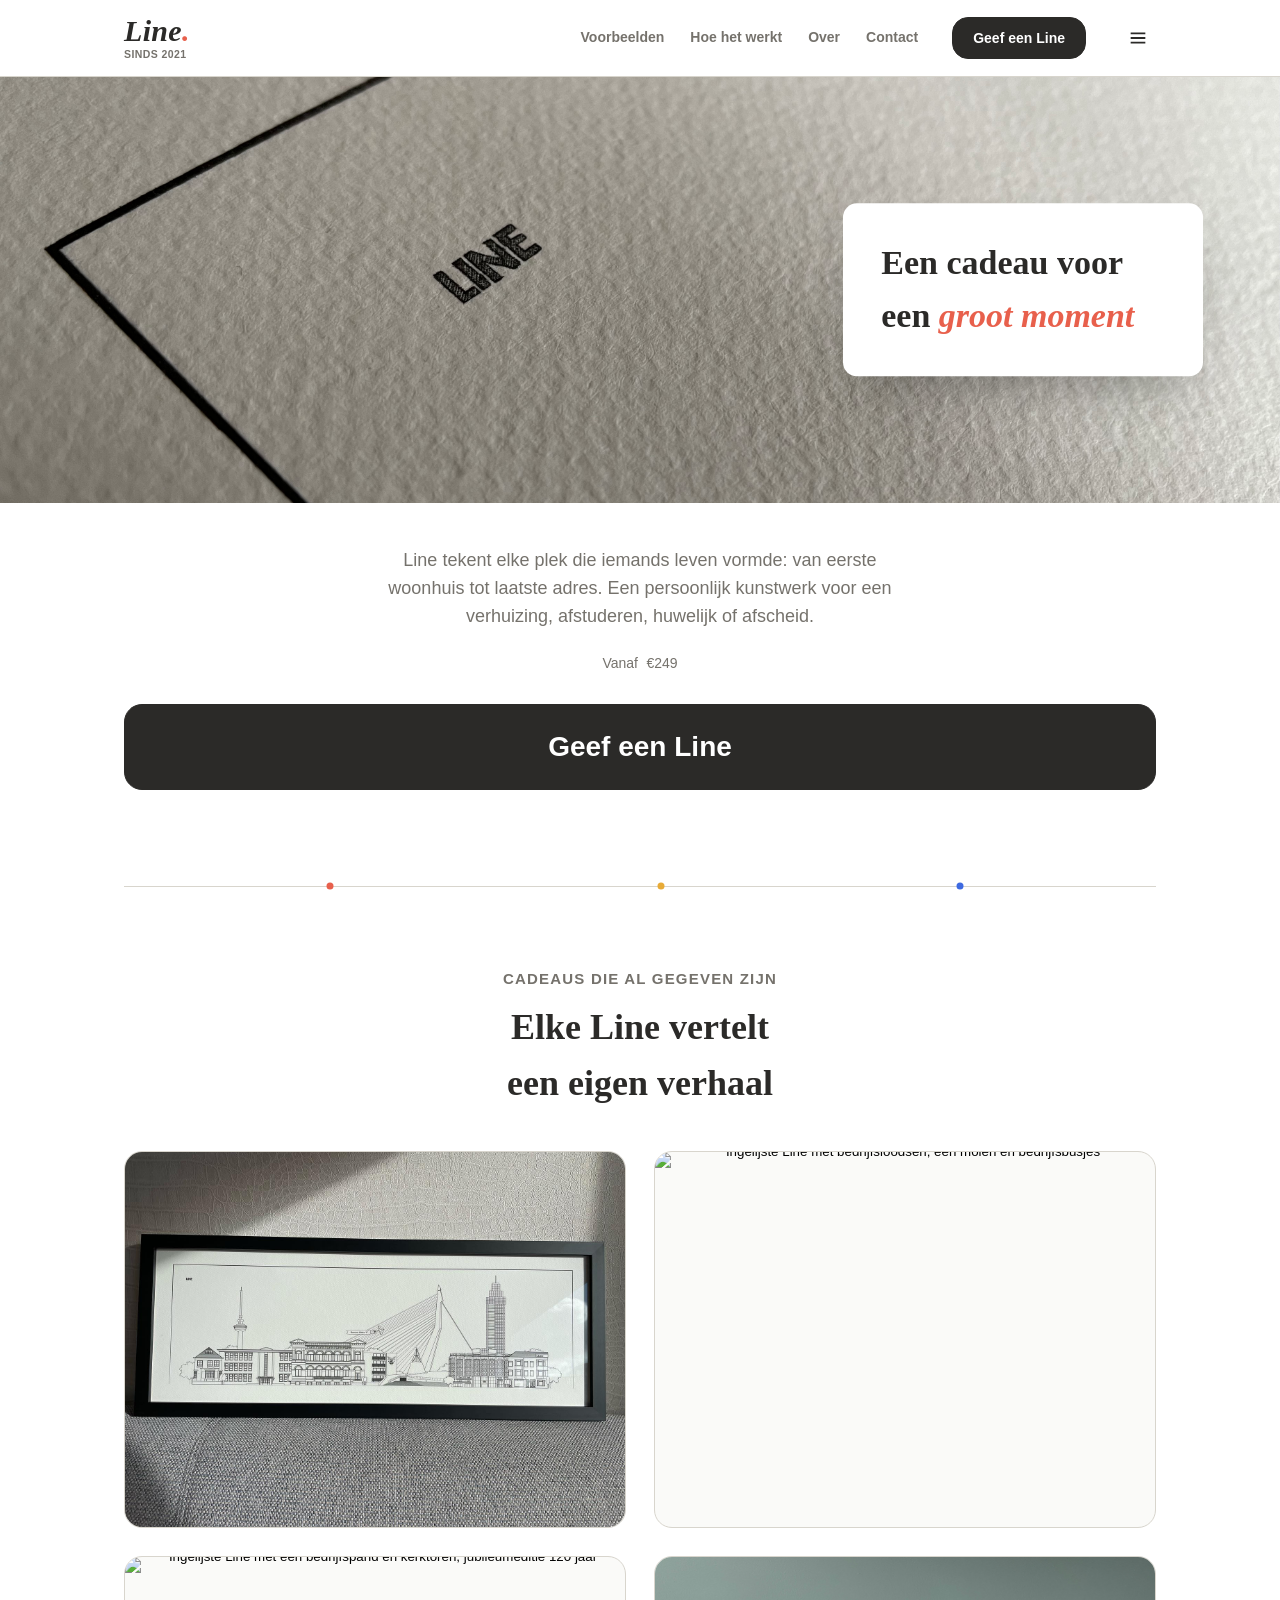
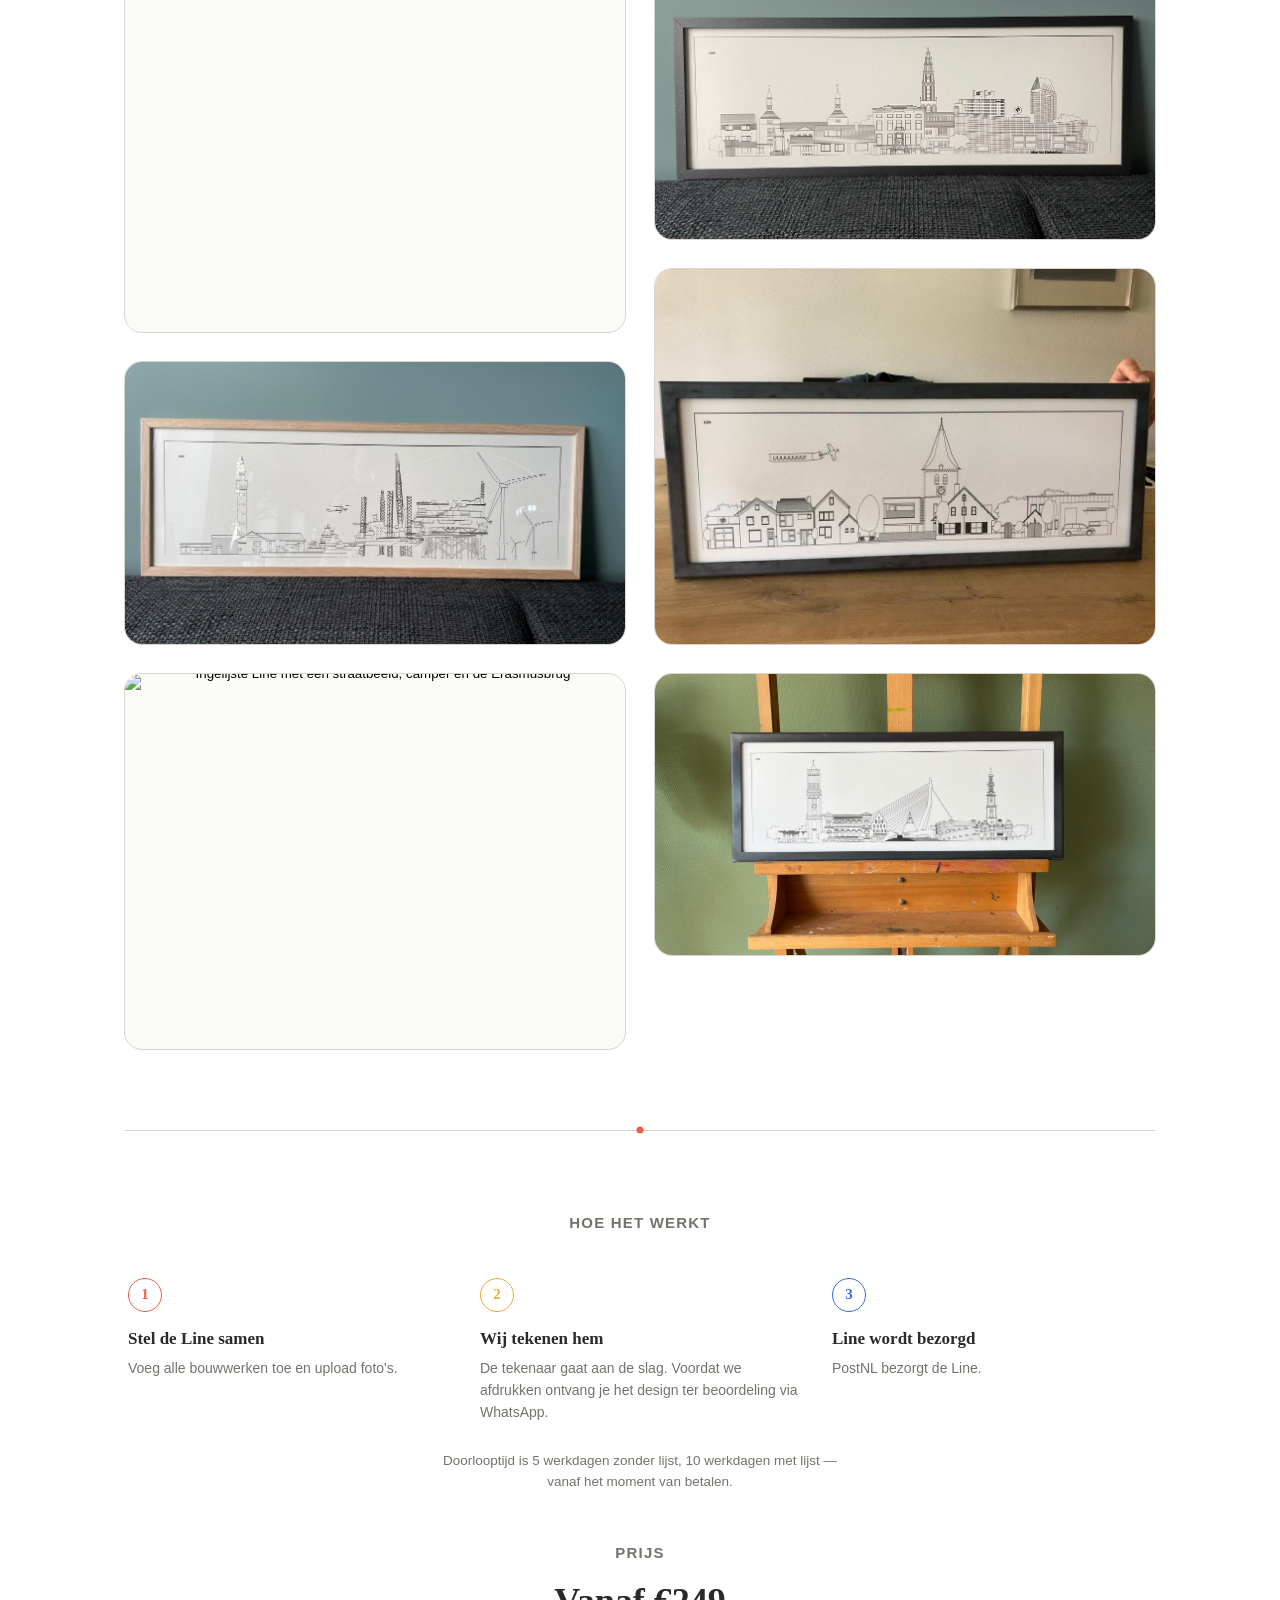
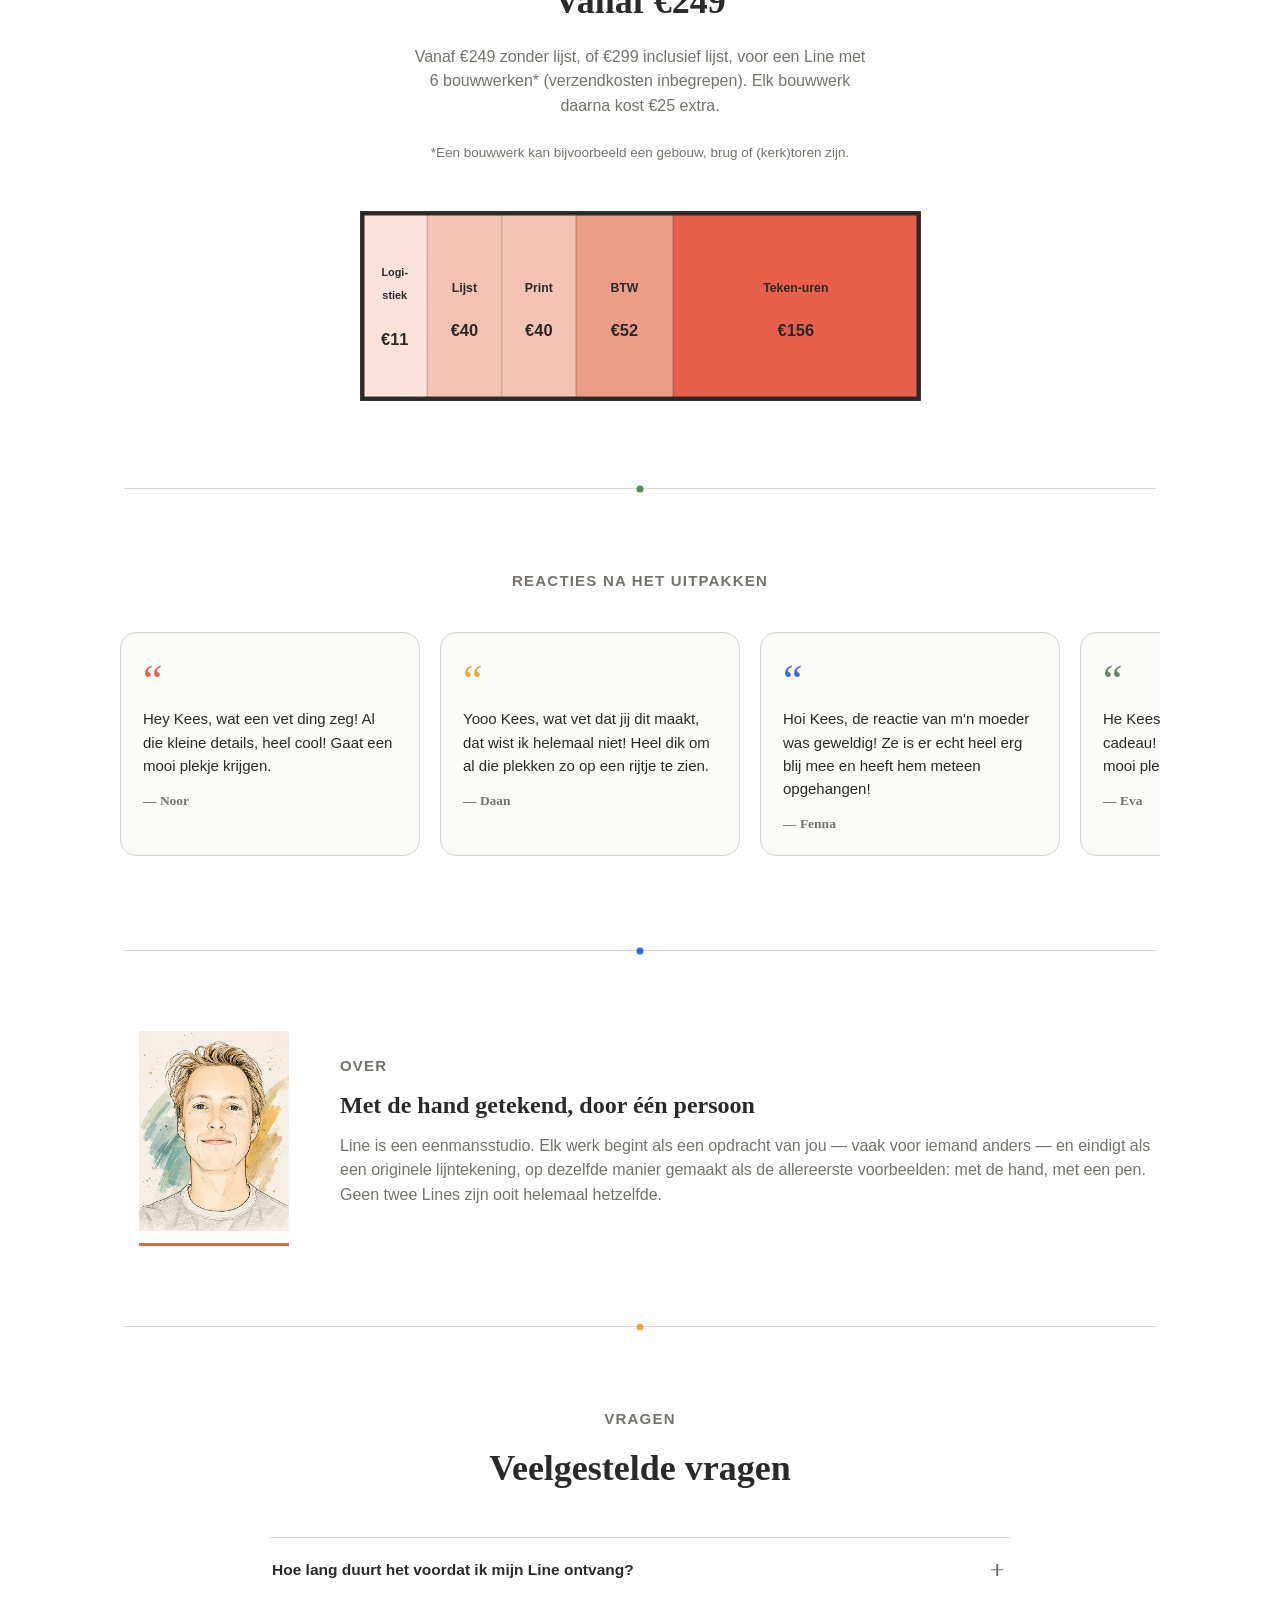
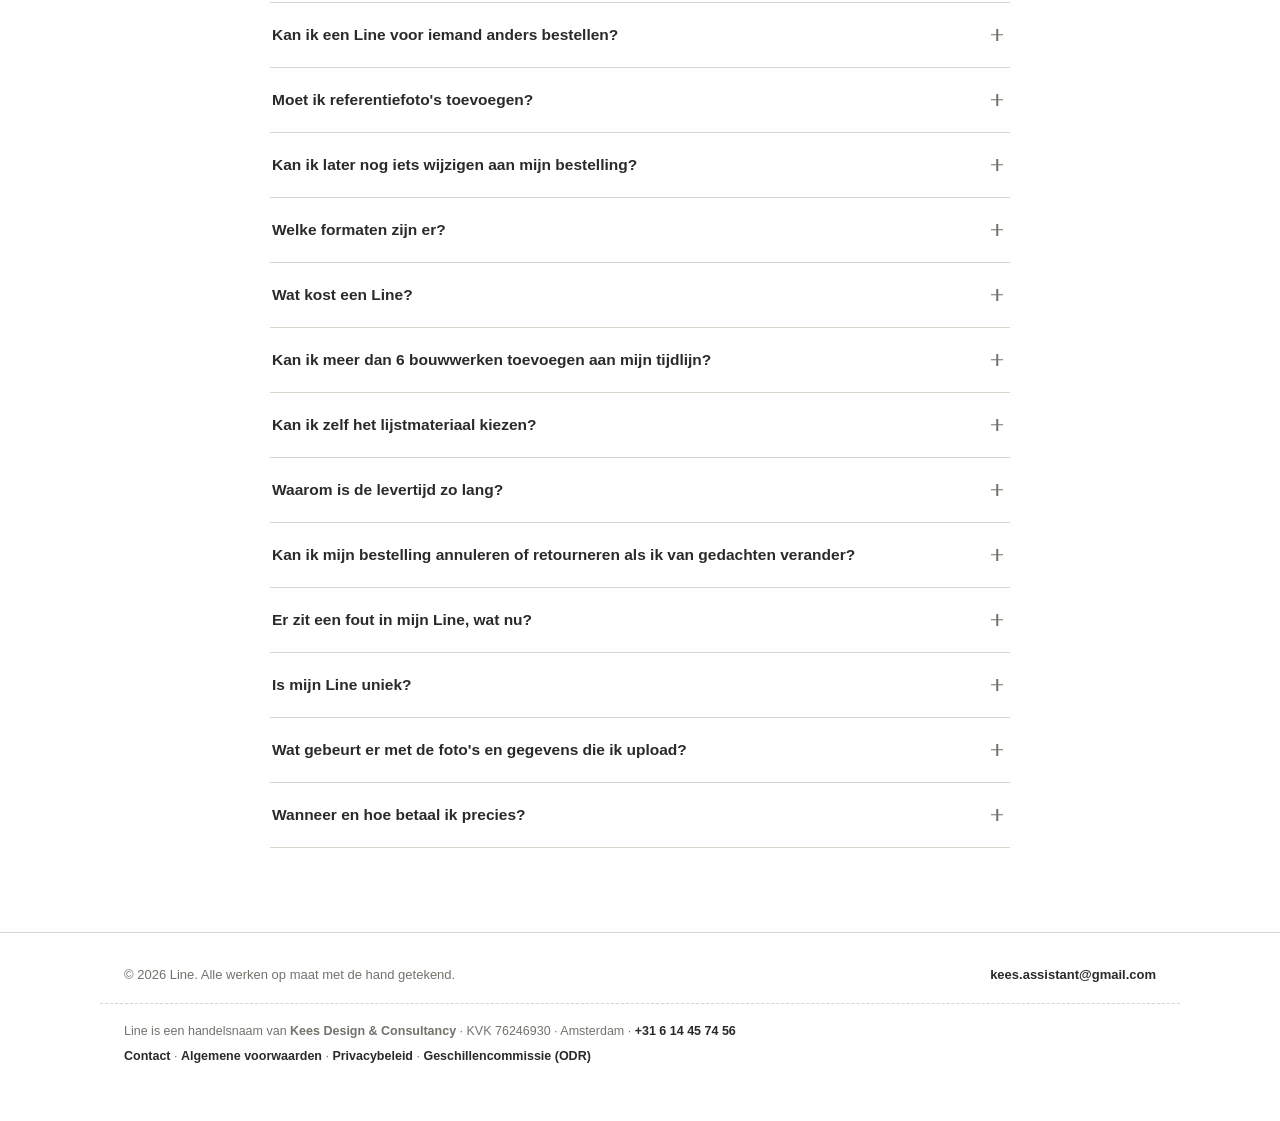
==== commit 96205fff: "Trim testimonials to 4, add intl shipping note, refresh checklist - Cut testimonials to Noor/Daan/Fe" ====
--- a/index.html
+++ b/index.html
@@ -3,6 +3,7 @@
 <head>
 <meta charset="utf-8">
 <meta name="viewport" content="width=device-width, initial-scale=1">
+<meta name="p:domain_verify" content="4f977422d06c443f9bf890f9a549d626"/>
 <title>Line: persoonlijke lijntekening als cadeau, met de hand getekend</title>
 <meta name="description" content="Line tekent elke plek die iemands leven vormde tot een handgetekende lijntekening. Persoonlijk cadeau voor een verhuizing, afstuderen, huwelijk of afscheid.">
 <link rel="canonical" href="https://line-design.eu/">
@@ -201,37 +202,22 @@
       <div class="testimonial-grid">
         <div class="testimonial-card">
           <span class="quote-mark" aria-hidden="true">&ldquo;</span>
-          <p class="quote" data-i18n="testimonials.items.0.quote">Hoi Kees, wat een verrassing! Ons oude studentenhuis, zelfs de fietsen aan het balkon staan erop. Hangt al boven de bank!</p>
+          <p class="quote" data-i18n="testimonials.items.0.quote">Hey Kees, wat een vet ding zeg! Al die kleine details, heel cool! Gaat een mooi plekje krijgen.</p>
           <p class="name">— Noor</p>
         </div>
         <div class="testimonial-card">
           <span class="quote-mark" aria-hidden="true">&ldquo;</span>
-          <p class="quote" data-i18n="testimonials.items.1.quote">He Kees, ik moest gelijk huilen, het huis van mijn oma, precies zoals ik het me herinner. Dank je wel!</p>
+          <p class="quote" data-i18n="testimonials.items.1.quote">Yooo Kees, wat vet dat jij dit maakt, dat wist ik helemaal niet! Heel dik om al die plekken zo op een rijtje te zien.</p>
           <p class="name">— Daan</p>
         </div>
         <div class="testimonial-card">
           <span class="quote-mark" aria-hidden="true">&ldquo;</span>
-          <p class="quote" data-i18n="testimonials.items.2.quote">Hoi Kees, dat je zelfs onze hond erin hebt verwerkt, ik lag dubbel! Zo'n leuk cadeau geworden.</p>
+          <p class="quote" data-i18n="testimonials.items.2.quote">Hoi Kees, de reactie van m'n moeder was geweldig! Ze is er echt heel erg blij mee en heeft hem meteen opgehangen!</p>
           <p class="name">— Fenna</p>
         </div>
         <div class="testimonial-card">
           <span class="quote-mark" aria-hidden="true">&ldquo;</span>
-          <p class="quote" data-i18n="testimonials.items.3.quote">He Kees, drie huizen in één tekening samengevat, echt heel gaaf! Binnen tien minuten opgehangen.</p>
-          <p class="name">— Milan</p>
-        </div>
-        <div class="testimonial-card">
-          <span class="quote-mark" aria-hidden="true">&ldquo;</span>
-          <p class="quote" data-i18n="testimonials.items.4.quote">Hoi Kees, het bordje "geen idee waar we heen gaan" erbij, zo grappig! Dank je wel.</p>
-          <p class="name">— Roos</p>
-        </div>
-        <div class="testimonial-card">
-          <span class="quote-mark" aria-hidden="true">&ldquo;</span>
-          <p class="quote" data-i18n="testimonials.items.5.quote">He Kees, het mooiste cadeau ooit, en dan ook nog bij de geboorte van onze zoon. Heel erg bedankt!</p>
-          <p class="name">— Thijs</p>
-        </div>
-        <div class="testimonial-card">
-          <span class="quote-mark" aria-hidden="true">&ldquo;</span>
-          <p class="quote" data-i18n="testimonials.items.6.quote">He Kees, dank voor het super vette cadeau! Echt heel blij mee, krijgt een mooi plekje in het nieuwe huis!</p>
+          <p class="quote" data-i18n="testimonials.items.3.quote">He Kees, dank voor het super vette cadeau! Echt heel blij mee, krijgt een mooi plekje in het nieuwe huis!</p>
           <p class="name">— Eva</p>
         </div>
       </div>
@@ -509,6 +495,7 @@
           <div class="field">
             <label for="contactCountry"><span data-i18n="config.step2.countryLabel">Land</span><span class="req-mark" aria-hidden="true">*</span></label>
             <select id="contactCountry"></select>
+            <p class="field-note" id="intlShippingNote" data-i18n="config.step2.intlShippingNote" hidden>Verzendkosten buiten Nederland worden apart berekend en toegevoegd aan het betaalverzoek.</p>
           </div>
           <div class="field">
             <label for="contactDate"><span data-i18n="config.step2.dateLabel">Gewenste ontvangstdatum</span><span class="req-mark" aria-hidden="true">*</span></label>
@@ -722,7 +709,7 @@
   }
 ]
 </script>
-<script src="script.js?v=20260812b"></script>
+<script src="script.js?v=20260813a"></script>
 <script src="consent.js"></script>
 </body>
 </html>
--- a/style.css
+++ b/style.css
@@ -141,7 +141,14 @@
   nav.site-nav{gap:10px;}
   nav.site-nav .nav-links{display:none;}
   .mobile-menu{
-    left:-24px;right:-24px;min-width:0;
+    /* Stay position:absolute (top:100% auto-tracks the header's real height, however tall
+       the logo/tagline make it) but escape .bar's own horizontal padding with a viewport-
+       relative full-bleed instead of the old left:-24px/right:-24px trick, which only
+       worked as long as .bar's padding stayed exactly 24px. top:100% (no +8px) keeps it
+       flush against the header instead of floating below it with a visible gap. */
+    top:100%;right:auto;
+    left:50%;width:100vw;transform:translateX(-50%);
+    min-width:0;
     border-radius:0;border:none;border-top:1px solid var(--line);box-shadow:none;
   }
 }
@@ -564,7 +571,7 @@
 .config-panel h2{font-size:24px;margin-bottom:18px;}
 .config-panel > p.hint{color:var(--ink-muted);font-size:14.5px;margin-bottom:26px;max-width:56ch;}
 .config-section{
-  padding-bottom:40px;margin-bottom:40px;
+  padding-bottom:24px;margin-bottom:24px;
   border-bottom:1px dashed var(--line);
 }
 .config-section:last-of-type{border-bottom:none;margin-bottom:0;padding-bottom:0;}
@@ -807,7 +814,7 @@
 .v-inline{display:inline-flex;align-items:center;gap:8px;}
 
 .config-submit-bar{
-  position:sticky;bottom:0;
+  position:sticky;bottom:0;z-index:10;
   border-top:1px solid var(--line);
   background:var(--bg);
   padding:20px 40px calc(16px + env(safe-area-inset-bottom));
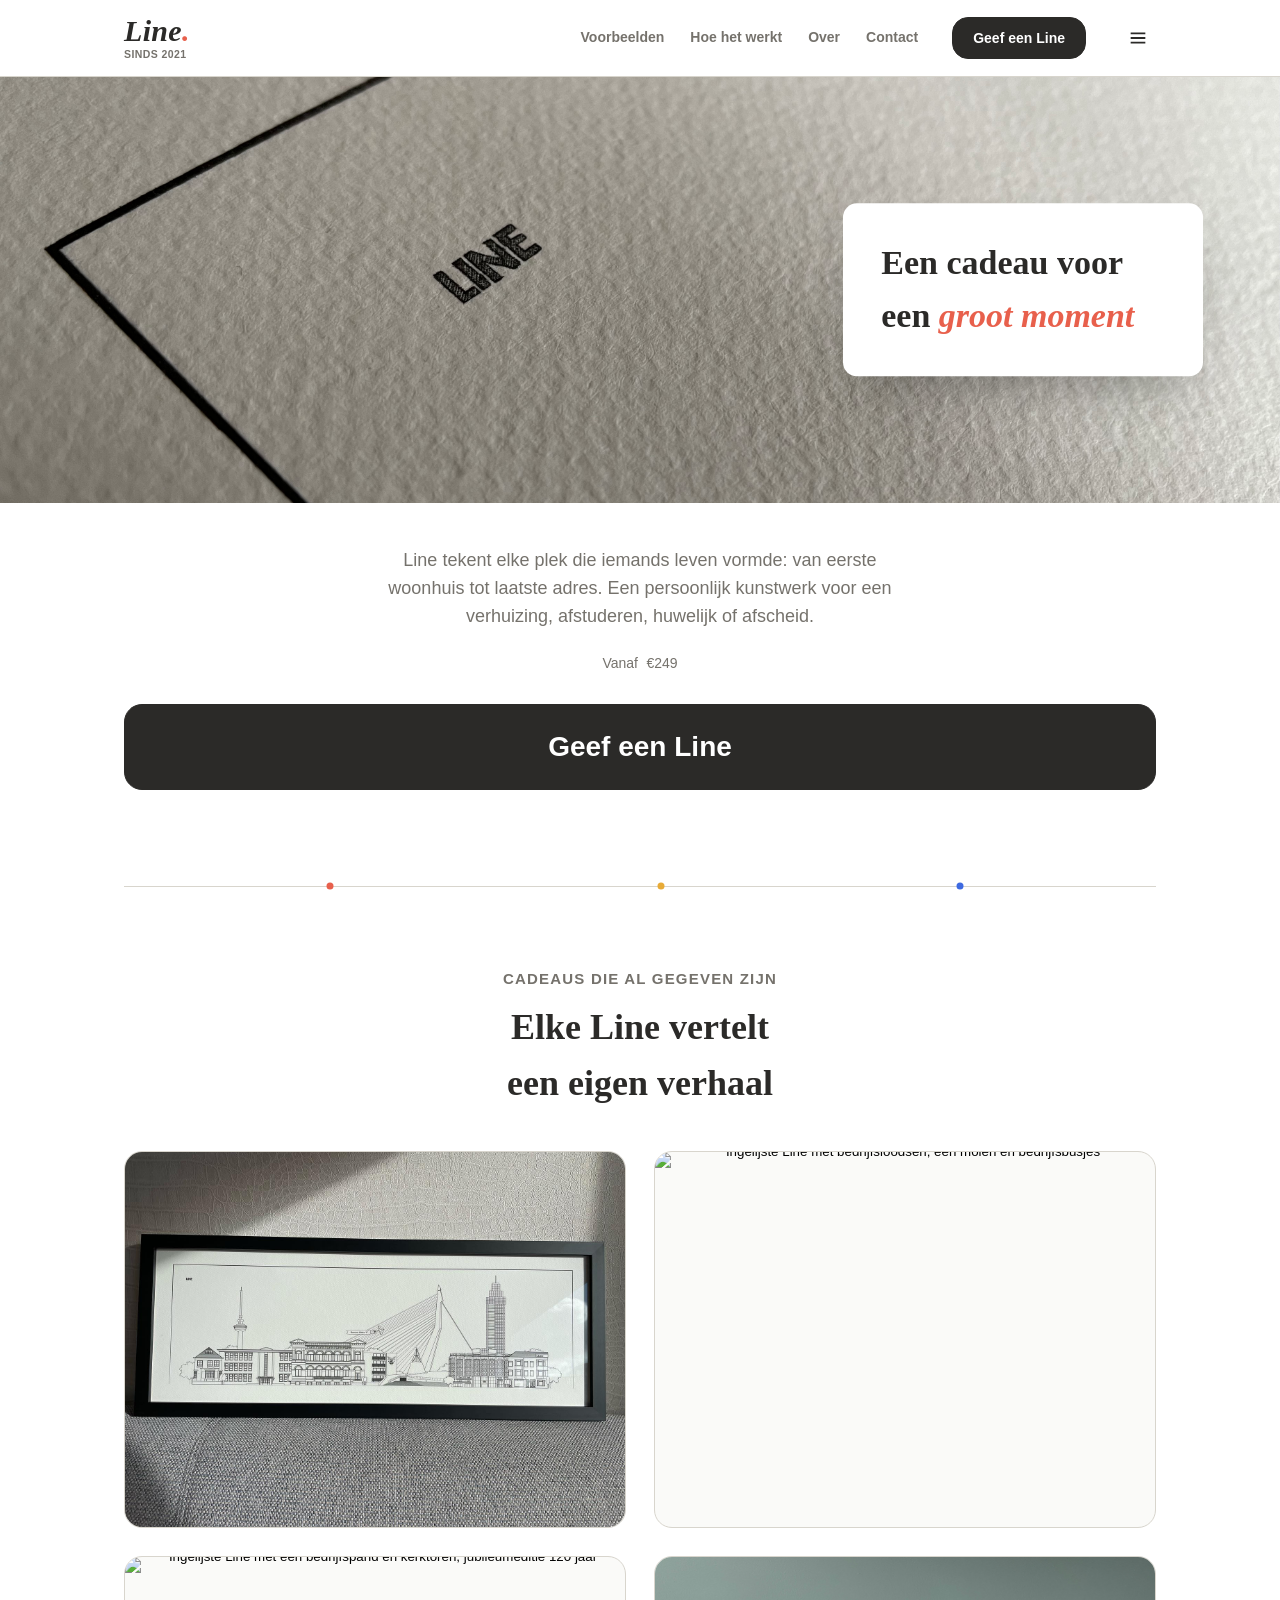
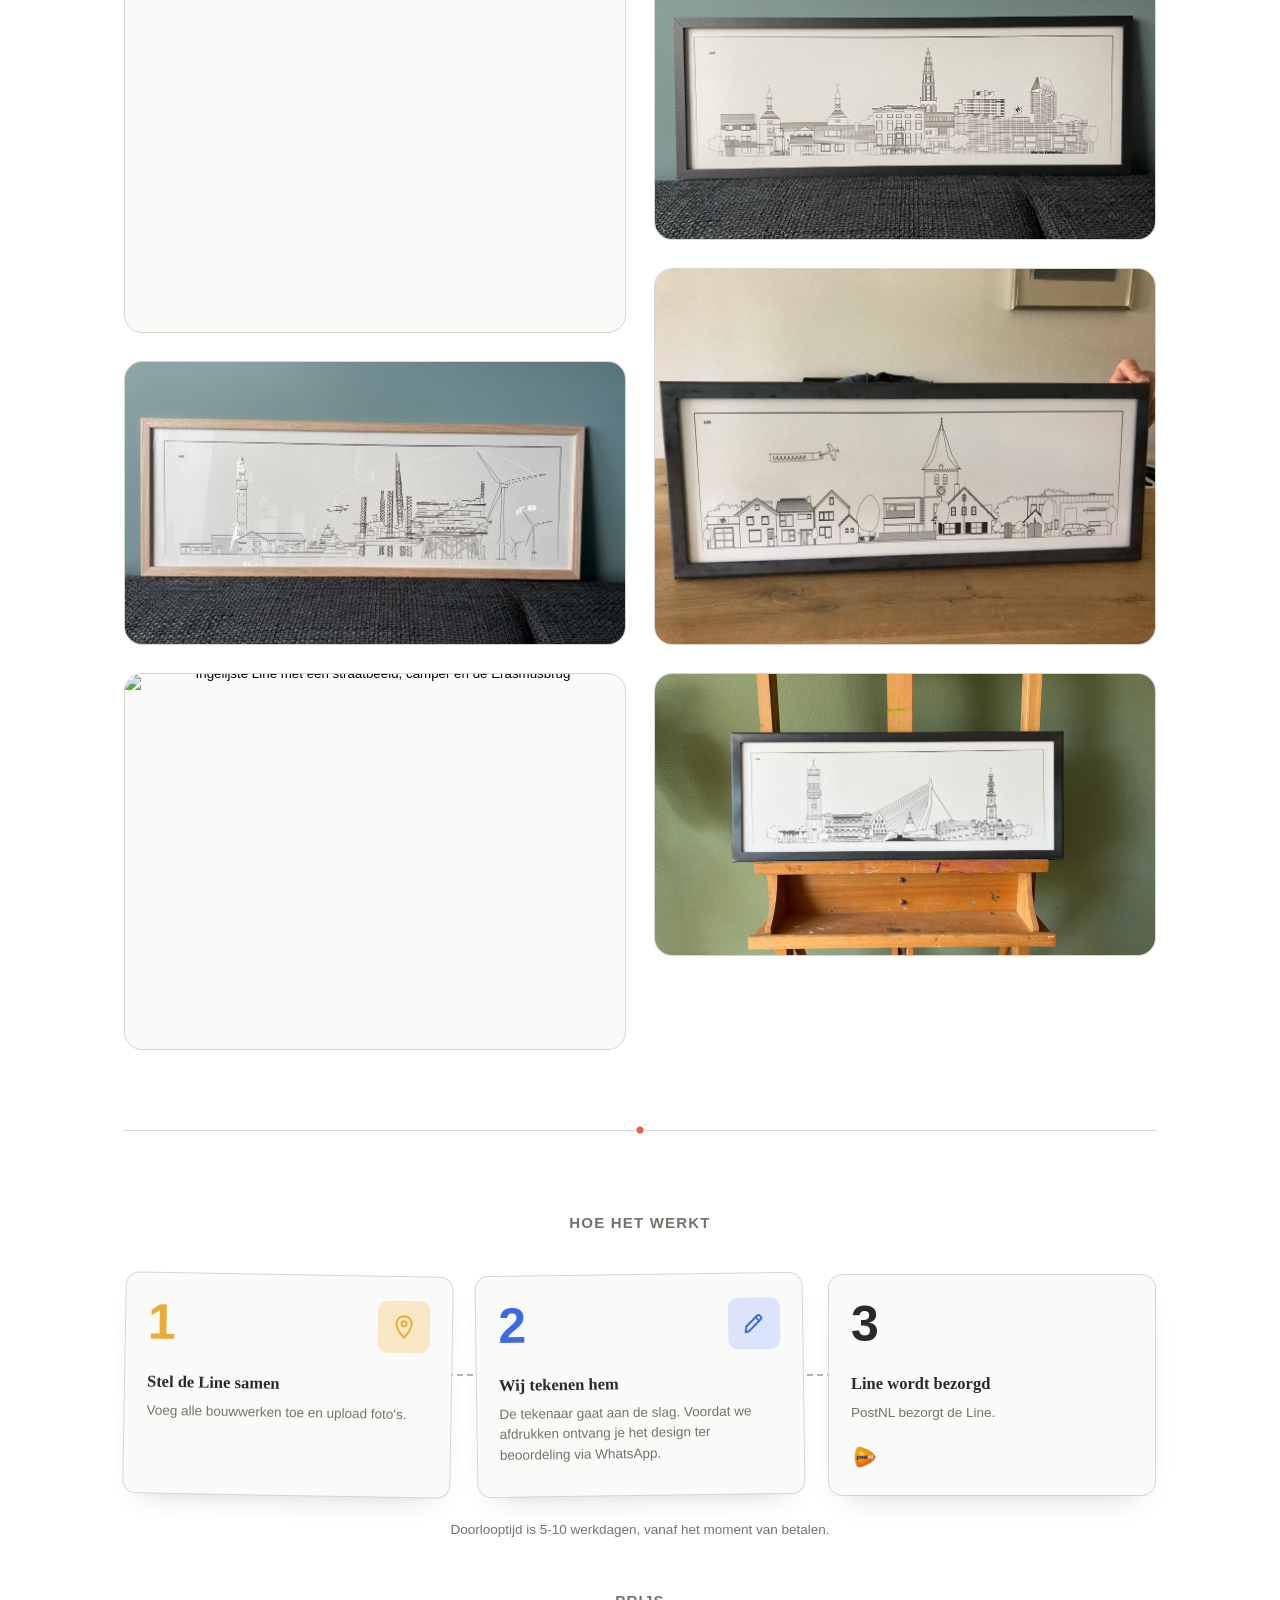
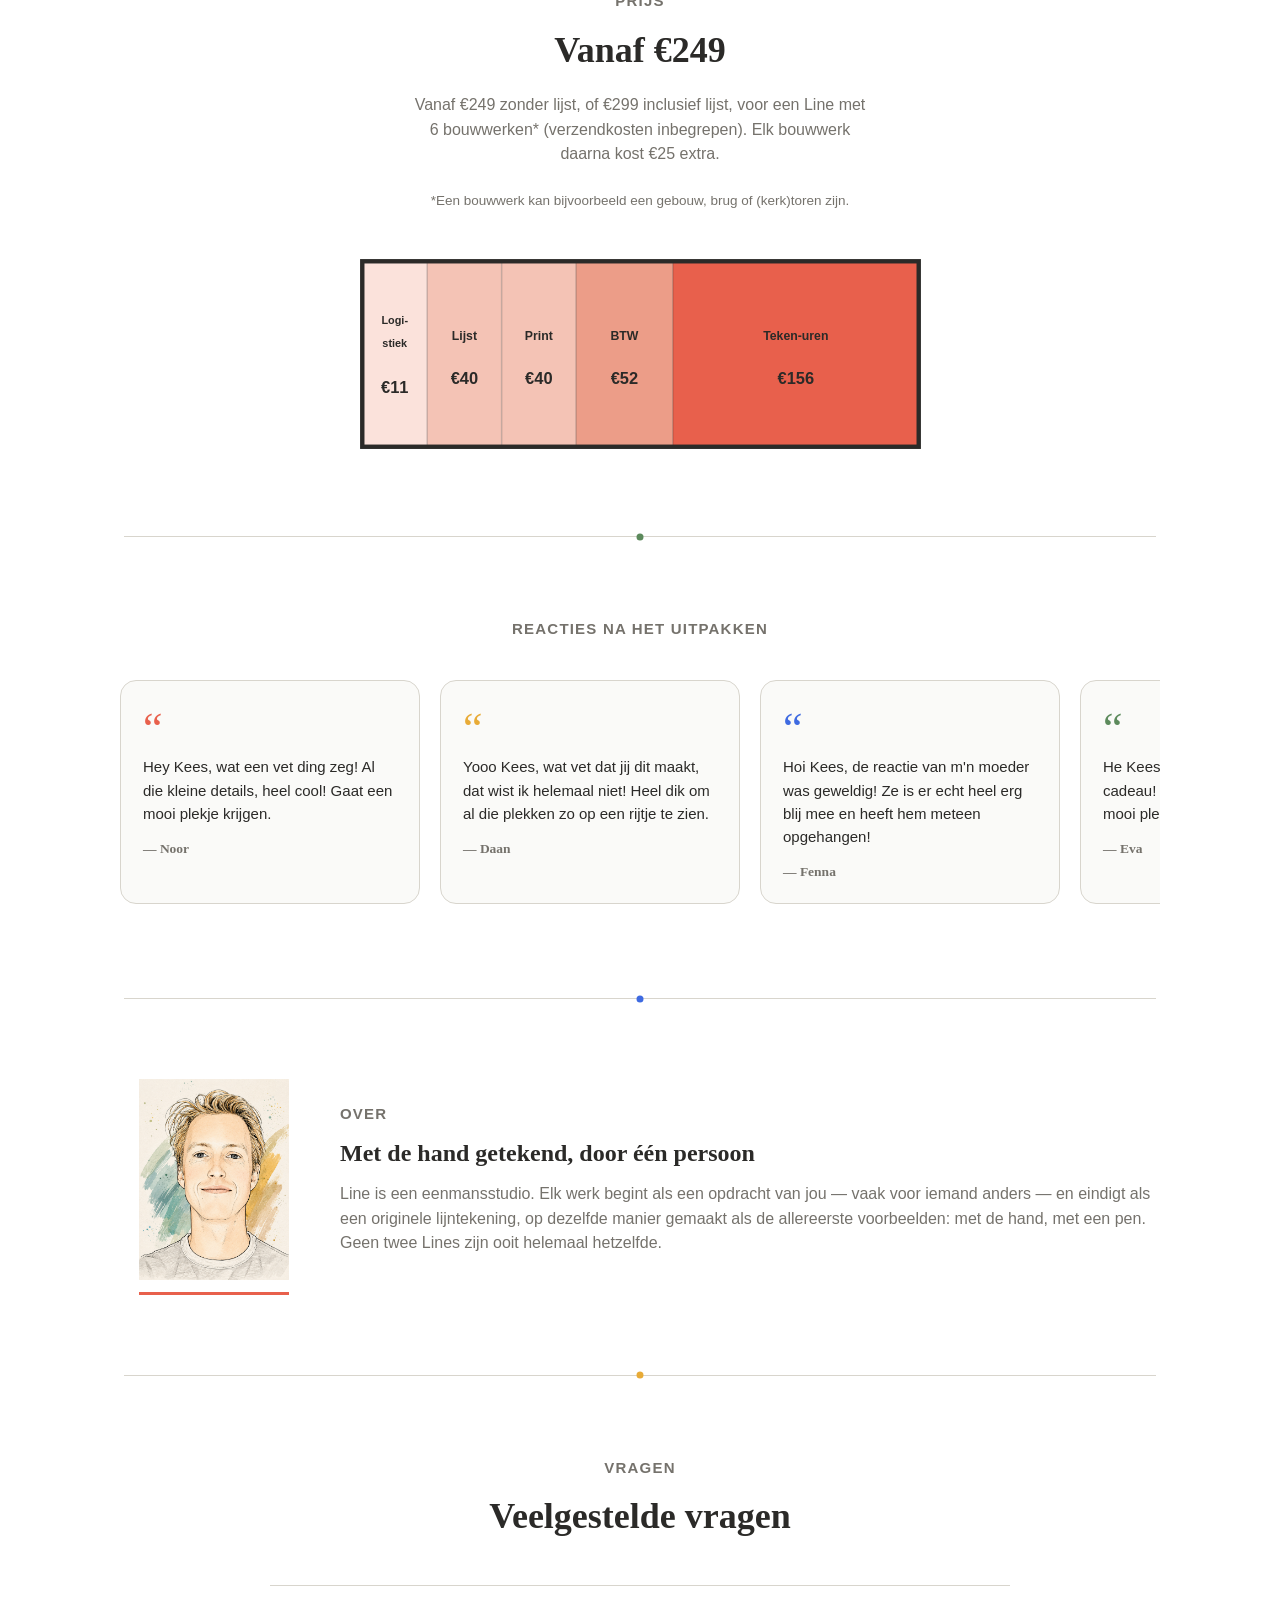
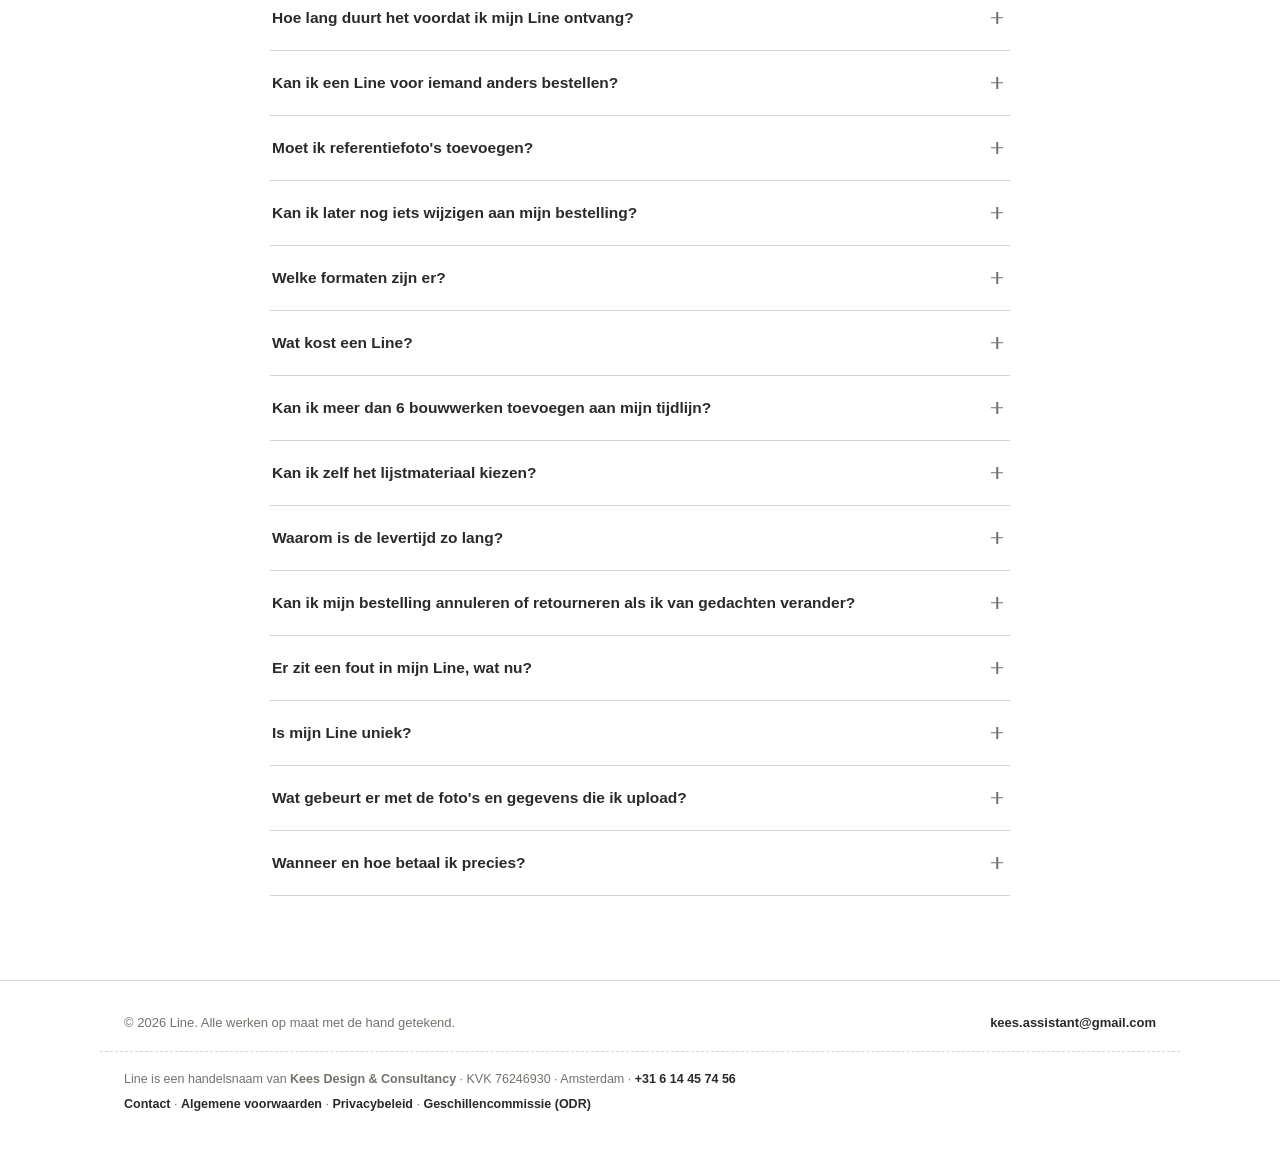
==== commit f3c9f97b: "Redesign how-it-works section as postcard-style steps - Big bold numbers, per-step icon, real PostNL" ====
--- a/index.html
+++ b/index.html
@@ -124,23 +124,40 @@
         <p class="eyebrow" data-i18n="how.eyebrow">Hoe het werkt</p>
       </div>
       <div class="steps-grid">
+        <div class="hiw-route" aria-hidden="true"></div>
         <div class="hiw-step">
-          <div class="num">1</div>
+          <div class="hiw-row">
+            <div class="hiw-num">1</div>
+            <div class="hiw-icon">
+              <svg viewBox="0 0 24 24"><path d="M12 2C8 2 5 5.1 5 9c0 5.2 7 13 7 13s7-7.8 7-13c0-3.9-3-7-7-7z"/><circle cx="12" cy="9" r="2.4"/></svg>
+            </div>
+          </div>
           <h3>Stel de Line samen</h3>
           <p>Voeg alle bouwwerken toe en upload foto's.</p>
         </div>
         <div class="hiw-step">
-          <div class="num">2</div>
+          <div class="hiw-row">
+            <div class="hiw-num">2</div>
+            <div class="hiw-icon">
+              <svg viewBox="0 0 24 24"><path d="M4 20l3.2-.8L18 8.4c.8-.8.8-2 0-2.8l-.6-.6c-.8-.8-2-.8-2.8 0L4.8 14.8 4 20z"/><path d="M13.5 6.5l3 3"/></svg>
+            </div>
+          </div>
           <h3>Wij tekenen hem</h3>
           <p>De tekenaar gaat aan de slag. Voordat we afdrukken ontvang je het design ter beoordeling via WhatsApp.</p>
         </div>
         <div class="hiw-step">
-          <div class="num">3</div>
+          <div class="hiw-row">
+            <div class="hiw-num">3</div>
+            <div class="hiw-icon">
+              <svg viewBox="0 0 24 24"><path d="M3 8l9-5 9 5-9 5-9-5z"/><path d="M3 8v8l9 5 9-5V8"/><path d="M12 13v8"/></svg>
+            </div>
+          </div>
           <h3>Line wordt bezorgd</h3>
           <p>PostNL bezorgt de Line.</p>
-        </div>
-      </div>
-      <p class="section-note" data-i18n="how.turnaroundNote">Doorlooptijd is 5 werkdagen zonder lijst, 10 werkdagen met lijst — vanaf het moment van betalen.</p>
+          <div class="hiw-postnl"><img src="logos/postnl-logo.png" alt="PostNL"></div>
+        </div>
+      </div>
+      <p class="section-note" data-i18n="how.turnaroundNote">Doorlooptijd is 5-10 werkdagen, vanaf het moment van betalen.</p>
     </div>
   </section>
 
@@ -709,7 +726,7 @@
   }
 ]
 </script>
-<script src="script.js?v=20260813a"></script>
+<script src="script.js?v=20260813b"></script>
 <script src="consent.js"></script>
 </body>
 </html>
--- a/style.css
+++ b/style.css
@@ -20,6 +20,10 @@
   --coral-500:#d1503d;
   --coral-600:#b03f2f;
   --coral-700:#7a2c20;
+
+  /* light tints for gold/cobalt, same role as --coral-100 */
+  --gold-100:#f8e7c4;
+  --cobalt-100:#dbe4fb;
 
   --font-display:"Iowan Old Style","Palatino Linotype",Georgia,serif;
   --font-body:-apple-system,BlinkMacSystemFont,"Inter","Segoe UI",Helvetica,Arial,sans-serif;
@@ -366,23 +370,46 @@
 
 /* ---------- How it works ---------- */
 .steps-grid{
-  display:grid;grid-template-columns:repeat(3,1fr);gap:24px;
-}
-@media (max-width:700px){ .steps-grid{grid-template-columns:1fr;} }
-.hiw-step{padding:4px;}
-.hiw-step .num{
-  width:34px;height:34px;border-radius:50%;
-  border:1.5px solid var(--ink);
-  display:flex;align-items:center;justify-content:center;
-  font-family:var(--font-display);font-weight:600;font-size:15px;
-  margin-bottom:14px;
-}
-.hiw-step:nth-child(1) .num{border-color:var(--coral);color:var(--coral);}
-.hiw-step:nth-child(2) .num{border-color:var(--gold);color:var(--gold);}
-.hiw-step:nth-child(3) .num{border-color:var(--cobalt);color:var(--cobalt);}
-.hiw-step:nth-child(4) .num{border-color:var(--moss);color:var(--moss);}
-.hiw-step h3{font-size:17px;margin-bottom:6px;}
-.hiw-step p{font-size:14px;color:var(--ink-muted);margin:0;}
+  display:grid;grid-template-columns:repeat(3,1fr);gap:24px;position:relative;
+}
+@media (max-width:700px){ .steps-grid{grid-template-columns:1fr;gap:20px;} }
+.hiw-route{
+  position:absolute;top:100px;left:8%;right:8%;height:0;
+  border-top:2px dashed var(--line-strong);z-index:0;
+}
+@media (max-width:820px){ .hiw-route{display:none;} }
+.hiw-step{
+  background:var(--bg-soft);border:1px solid var(--line);border-radius:var(--radius);
+  padding:24px 22px;position:relative;z-index:1;
+  box-shadow:0 14px 30px -20px rgba(43,42,40,.3);
+}
+.hiw-step:nth-child(1){transform:rotate(-1.4deg);}
+.hiw-step:nth-child(2){transform:rotate(1deg);}
+.hiw-step:nth-child(3){transform:rotate(-.8deg);}
+.hiw-row{display:flex;align-items:flex-start;justify-content:space-between;gap:12px;margin:0 0 20px;}
+.hiw-icon{
+  width:52px;height:52px;border-radius:10px;display:flex;align-items:center;justify-content:center;
+  flex-shrink:0;
+}
+.hiw-icon svg{width:26px;height:26px;fill:none;stroke-width:1.8;stroke-linecap:round;stroke-linejoin:round;}
+.hiw-step:nth-child(1) .hiw-icon{background:var(--coral-100);}
+.hiw-step:nth-child(1) .hiw-icon svg{stroke:var(--coral);}
+.hiw-step:nth-child(2) .hiw-icon{background:var(--gold-100);}
+.hiw-step:nth-child(2) .hiw-icon svg{stroke:var(--gold);}
+.hiw-step:nth-child(3) .hiw-icon{background:var(--cobalt-100);}
+.hiw-step:nth-child(3) .hiw-icon svg{stroke:var(--cobalt);}
+.hiw-num{
+  font-family:var(--font-body);font-weight:900;font-size:clamp(38px,4.5vw,50px);
+  line-height:1;letter-spacing:-.03em;margin:0;
+  font-variant-numeric:lining-nums tabular-nums;
+}
+.hiw-step:nth-child(1) .hiw-num{color:var(--coral);}
+.hiw-step:nth-child(2) .hiw-num{color:var(--gold);}
+.hiw-step:nth-child(3) .hiw-num{color:var(--cobalt);}
+.hiw-step h3{font-size:16.5px;margin-bottom:6px;}
+.hiw-step p{font-size:13.5px;color:var(--ink-muted);margin:0;}
+.hiw-postnl{display:flex;align-items:center;margin:20px 0 0;}
+.hiw-postnl img{height:28px;width:auto;display:block;border-radius:4px;}
 
 /* ---------- Testimonials ---------- */
 .testimonial-grid{
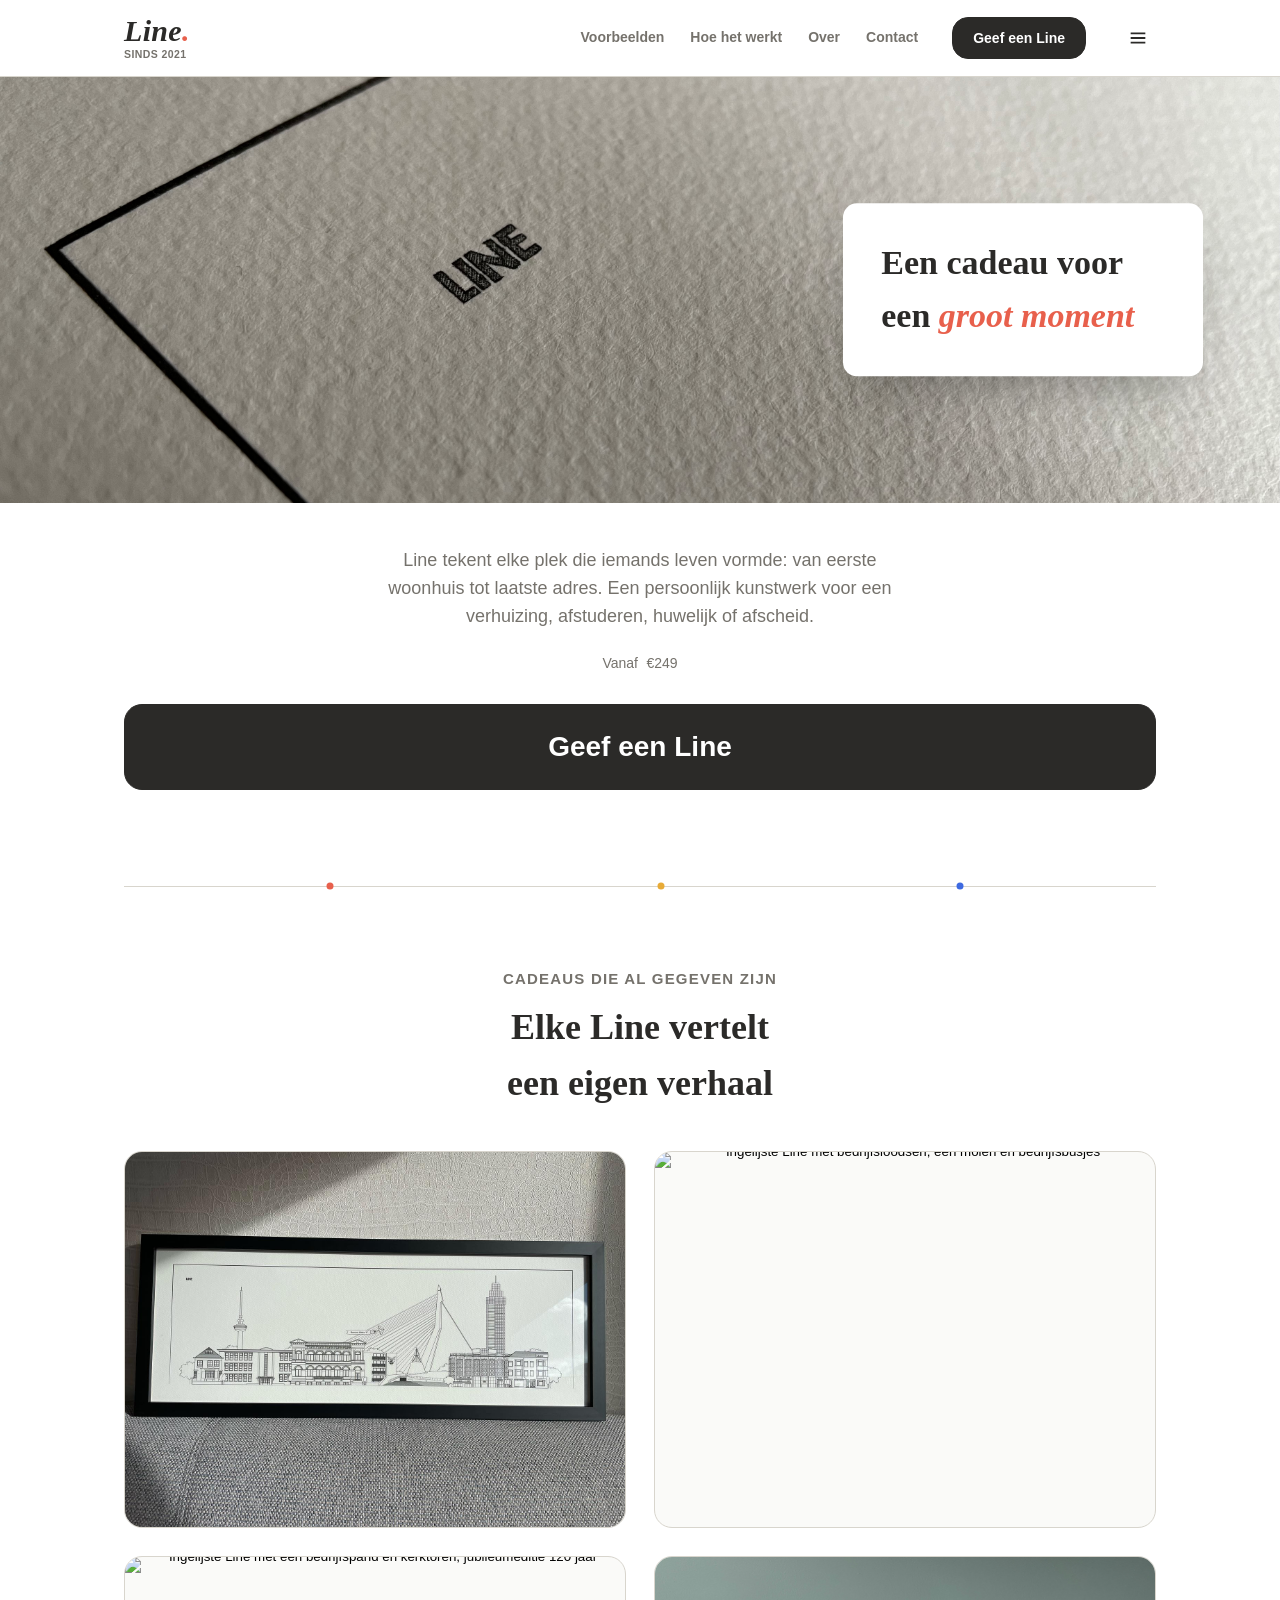
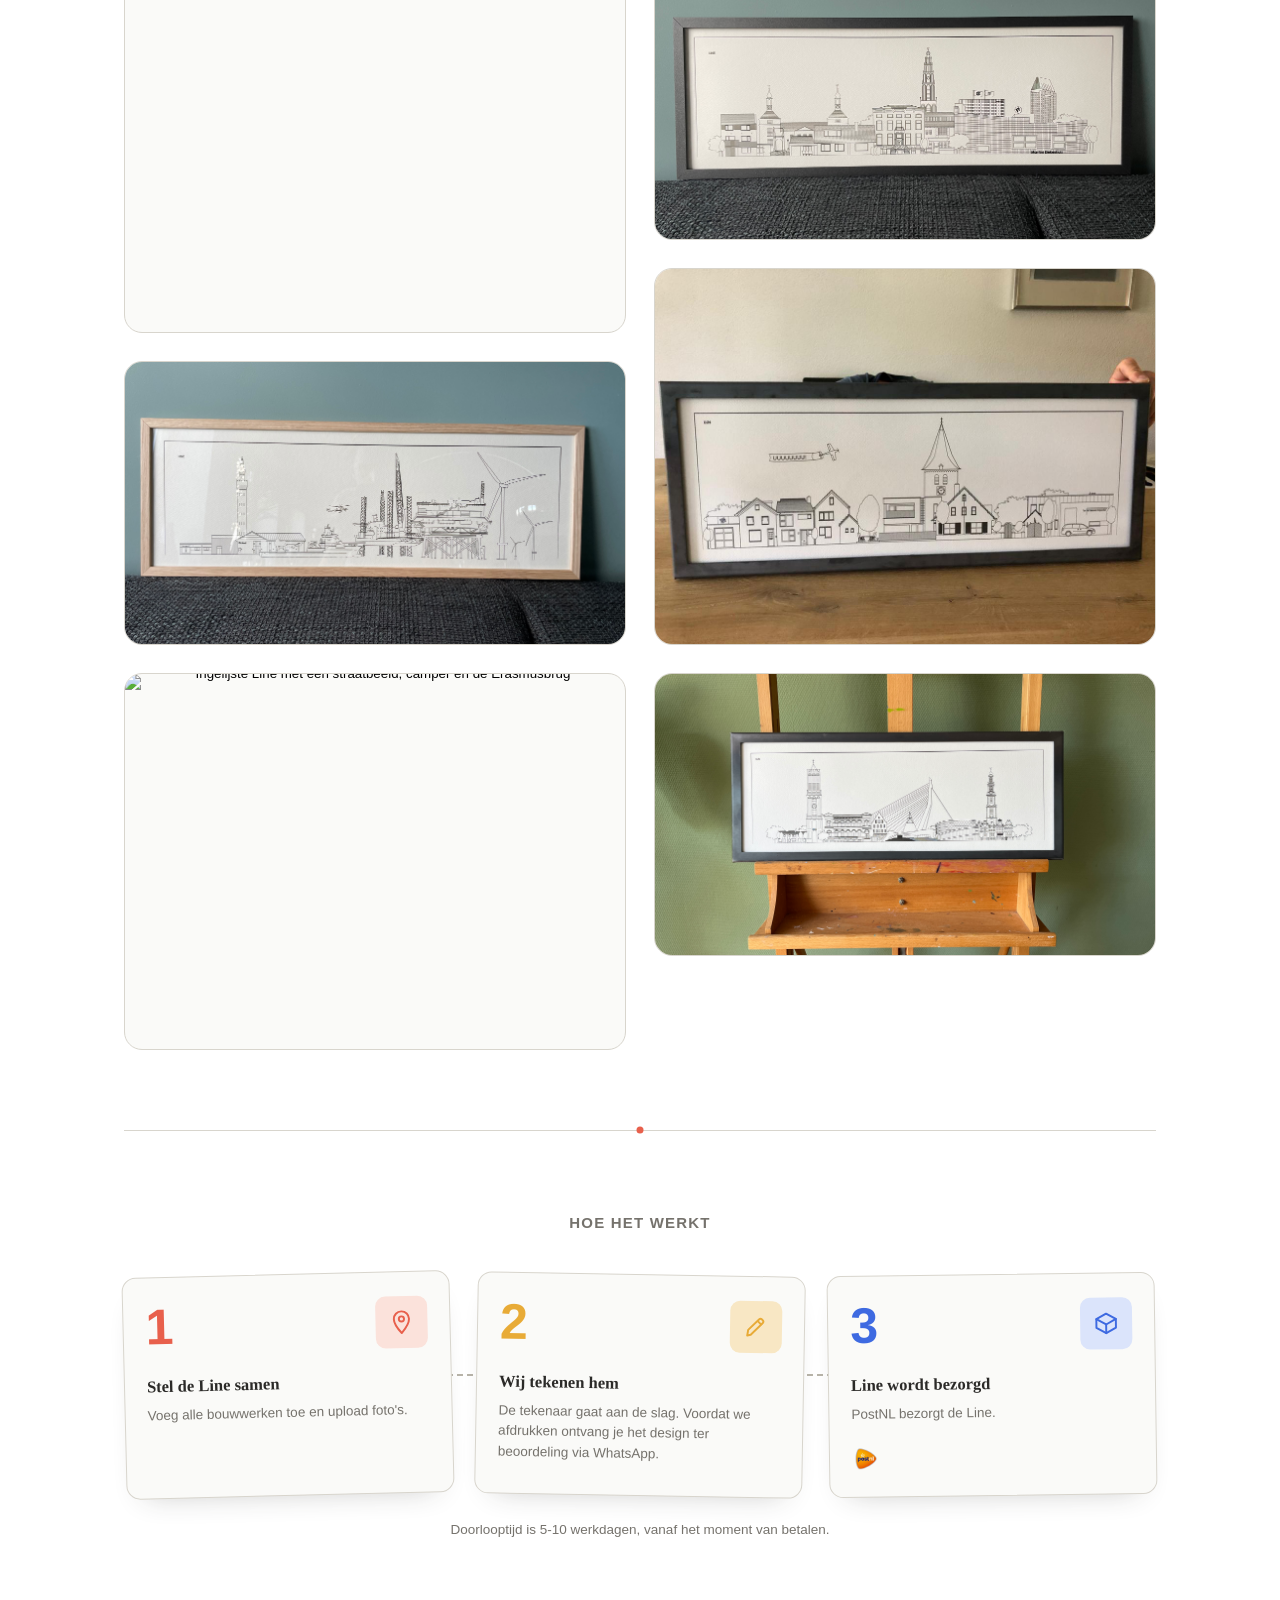
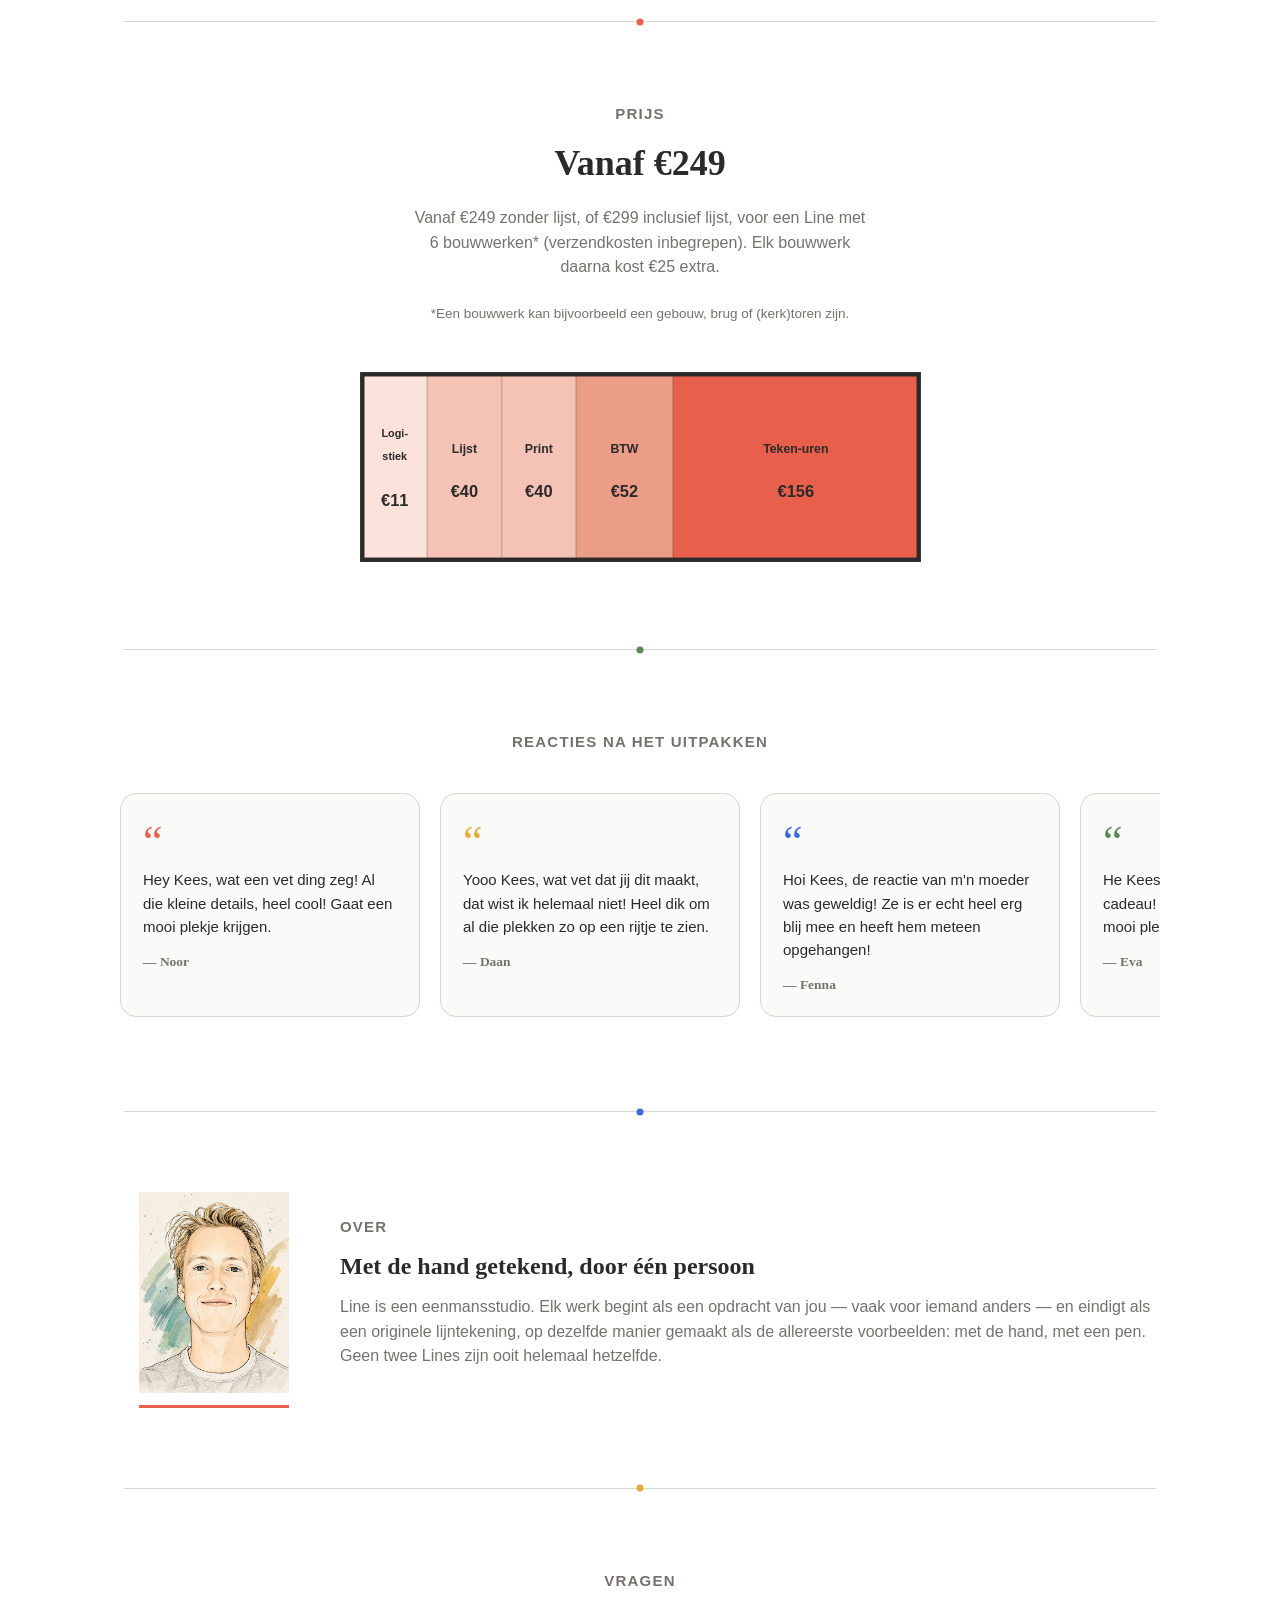
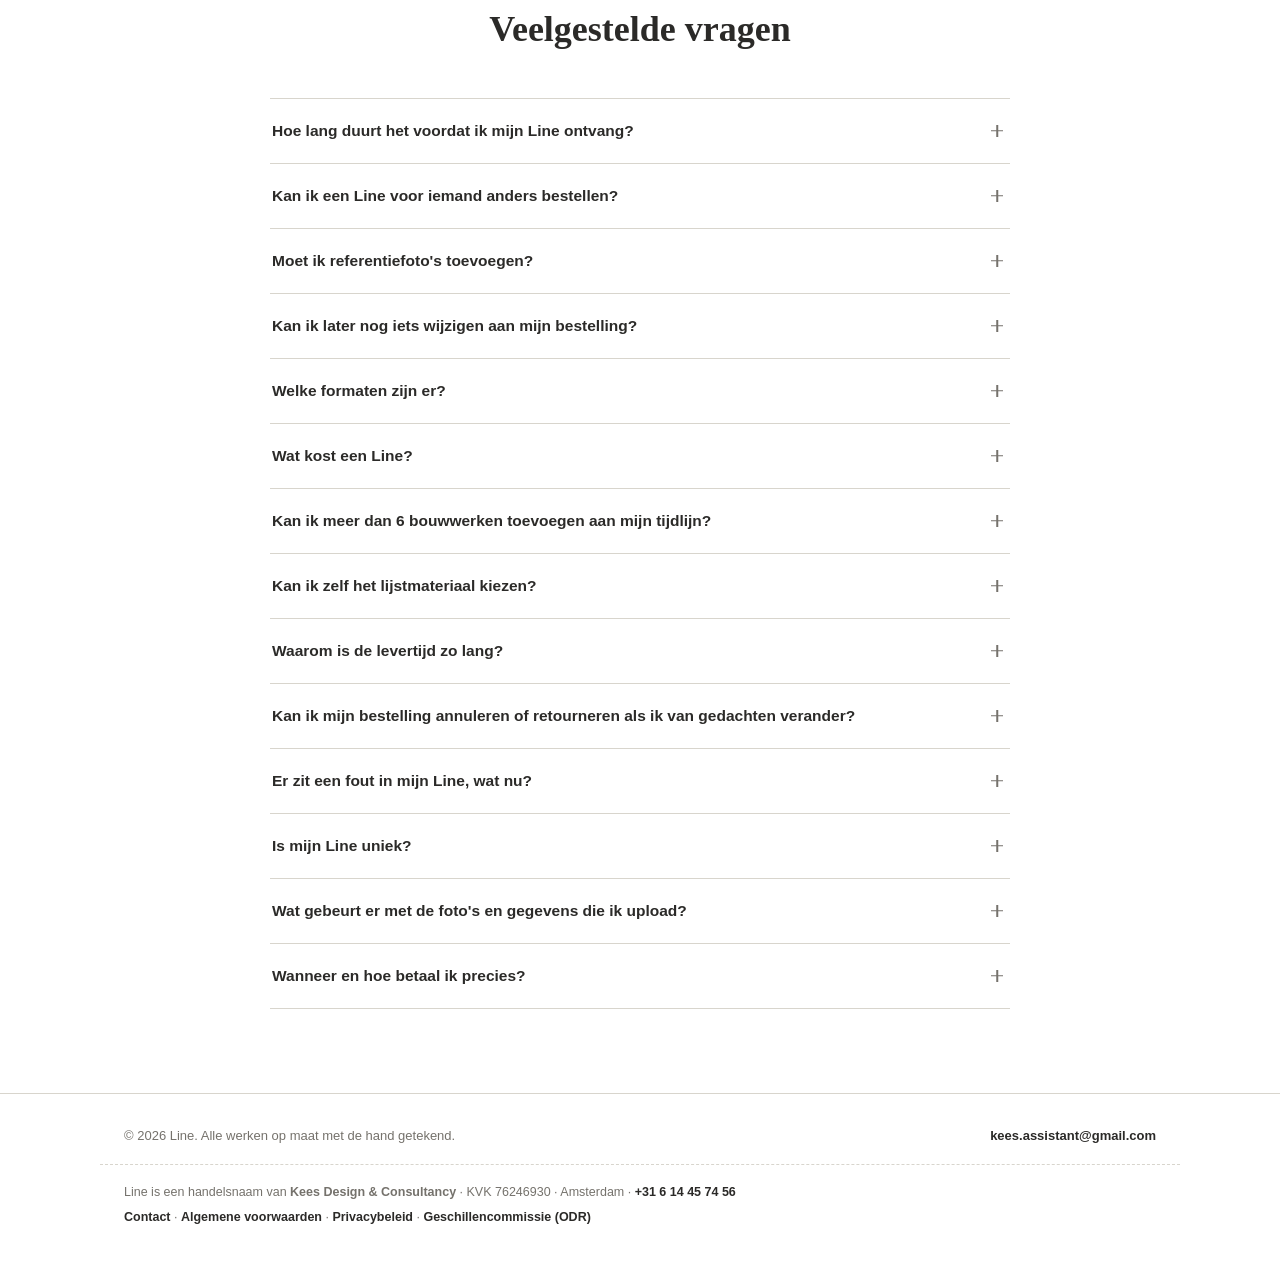
==== commit 837ed97f: "Add 30x80cm size option with visual proportions and pricing" ====
--- a/index.html
+++ b/index.html
@@ -124,7 +124,6 @@
         <p class="eyebrow" data-i18n="how.eyebrow">Hoe het werkt</p>
       </div>
       <div class="steps-grid">
-        <div class="hiw-route" aria-hidden="true"></div>
         <div class="hiw-step">
           <div class="hiw-row">
             <div class="hiw-num">1</div>
@@ -156,10 +155,13 @@
           <p>PostNL bezorgt de Line.</p>
           <div class="hiw-postnl"><img src="logos/postnl-logo.png" alt="PostNL"></div>
         </div>
+        <div class="hiw-route" aria-hidden="true"></div>
       </div>
       <p class="section-note" data-i18n="how.turnaroundNote">Doorlooptijd is 5-10 werkdagen, vanaf het moment van betalen.</p>
     </div>
   </section>
+
+  <div class="wrap"><div class="line-divider" aria-hidden="true"><span class="dot" style="left:50%;"></span></div></div>
 
   <!-- ---------- Pricing ---------- -->
   <section id="pricing">
@@ -285,7 +287,7 @@
         </details>
         <details class="faq-item">
           <summary><span class="q" data-i18n="faq.items.4.q">Welke formaten zijn er?</span><span class="chevron" aria-hidden="true"></span></summary>
-          <p class="a" data-i18n="faq.items.4.a">Op dit moment alleen een ingelijste print van 20 × 60 cm, thuisbezorgd (of zonder lijst voor €50 korting). Vanaf €249 voor 6 bouwwerken, alles inbegrepen (incl. BTW en verzending via PostNL).</p>
+          <p class="a" data-i18n="faq.items.4.a">Een ingelijste print van 20 × 60 cm, of 30 × 80 cm voor €50 extra (of zonder lijst voor €50 korting). Vanaf €249 voor 6 bouwwerken, thuisbezorgd, alles inbegrepen (incl. BTW en verzending via PostNL).</p>
         </details>
         <details class="faq-item">
           <summary><span class="q" data-i18n="faq.items.5.q">Wat kost een Line?</span><span class="chevron" aria-hidden="true"></span></summary>
@@ -402,10 +404,20 @@
         <!-- Format -->
         <section class="config-section">
           <h2 data-i18n="config.step1.h2">Jouw formaat</h2>
-          <p class="hint" data-i18n="config.step1.hint">Elke Line wordt op dit moment op één manier geleverd.</p>
-          <div class="format-grid" id="formatGrid">
-            <button type="button" class="format-card" data-format="shipped" aria-pressed="true" disabled>
-              <span data-i18n="config.step1.sizeLabel">20 × 60 cm</span>
+          <p class="hint" data-i18n="config.step1.hint">Kies het formaat van je Line.</p>
+          <div class="format-grid size-grid" id="formatGrid">
+            <button type="button" class="format-card size-card" data-format="shipped" aria-pressed="true">
+              <span class="size-swatch" aria-hidden="true"><span class="size-swatch-rect" style="width:16px;height:48px;"></span></span>
+              <span class="size-info">
+                <span class="size-title" data-i18n="config.step1.sizeLabel">20 × 60 cm</span>
+              </span>
+            </button>
+            <button type="button" class="format-card size-card" data-format="large" aria-pressed="false">
+              <span class="size-swatch" aria-hidden="true"><span class="size-swatch-rect" style="width:24px;height:64px;"></span></span>
+              <span class="size-info">
+                <span class="size-title" data-i18n="config.step1.sizeLabelLarge">30 × 80 cm</span>
+                <span class="extra-badge">+€50</span>
+              </span>
             </button>
           </div>
         </section>
@@ -647,7 +659,7 @@
         "name": "Welke formaten zijn er?",
         "acceptedAnswer": {
           "@type": "Answer",
-          "text": "Op dit moment alleen een ingelijste print van 20 × 60 cm, thuisbezorgd (of zonder lijst voor €50 korting). Vanaf €249 voor 6 bouwwerken, alles inbegrepen (incl. BTW en verzending via PostNL)."
+          "text": "Een ingelijste print van 20 × 60 cm, of 30 × 80 cm voor €50 extra (of zonder lijst voor €50 korting). Vanaf €249 voor 6 bouwwerken, thuisbezorgd, alles inbegrepen (incl. BTW en verzending via PostNL)."
         }
       },
       {
@@ -726,7 +738,7 @@
   }
 ]
 </script>
-<script src="script.js?v=20260813b"></script>
+<script src="script.js?v=20260813c"></script>
 <script src="consent.js"></script>
 </body>
 </html>
--- a/style.css
+++ b/style.css
@@ -761,6 +761,16 @@
 .format-card:disabled{cursor:default;opacity:1;}
 .format-card:focus-visible{outline:3px solid var(--cobalt);outline-offset:2px;}
 
+.size-grid{grid-template-columns:1fr 1fr;max-width:420px;}
+@media (max-width:480px){ .size-grid{grid-template-columns:1fr;} }
+.size-card{display:flex;align-items:center;gap:14px;}
+.format-card .size-swatch{
+  display:flex;align-items:flex-end;justify-content:center;
+  width:36px;height:68px;flex:none;
+}
+.format-card .size-swatch-rect{display:block;border:1.5px solid var(--ink);border-radius:2px;background:var(--bg);}
+.format-card .size-info{flex:1;display:flex;flex-direction:column;align-items:flex-start;gap:4px;}
+
 .frame-card{display:flex;align-items:center;gap:12px;}
 .frame-card .frame-swatch{
   width:40px;height:40px;max-width:40px;max-height:40px;min-width:40px;
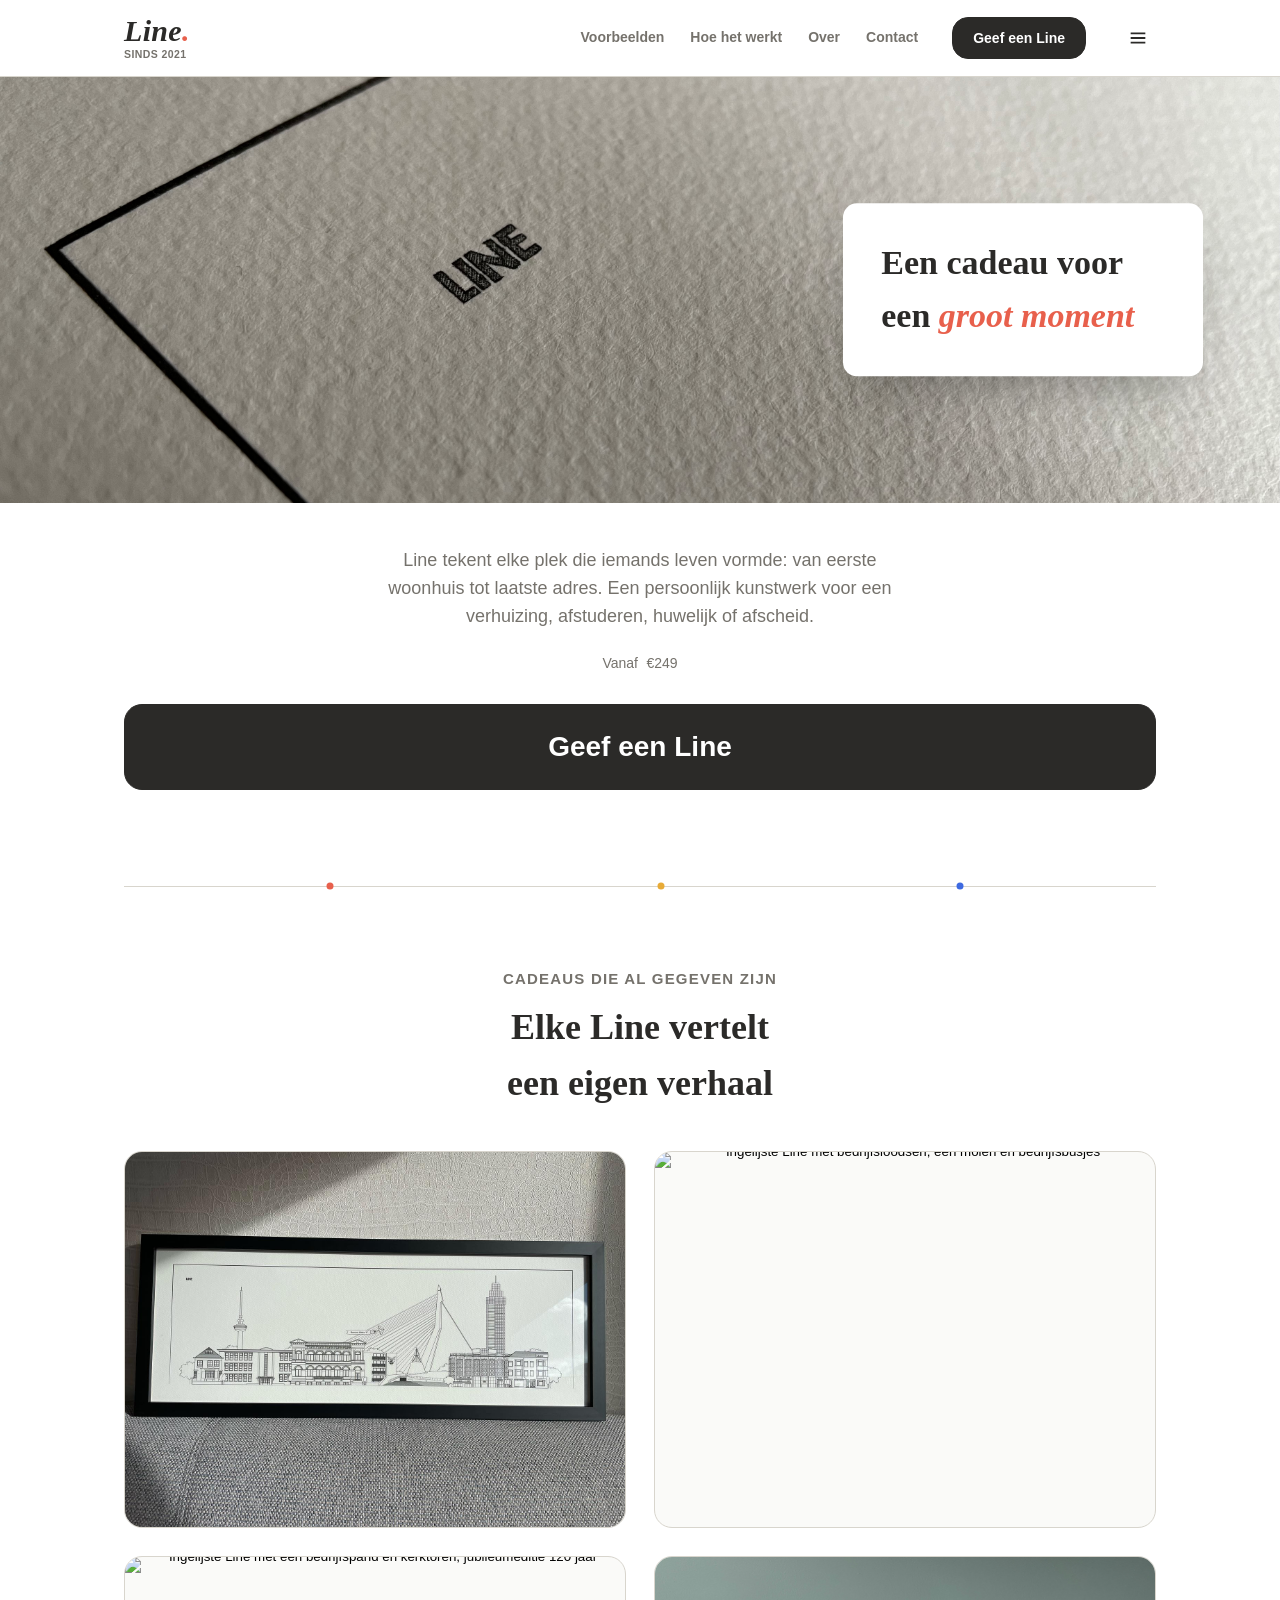
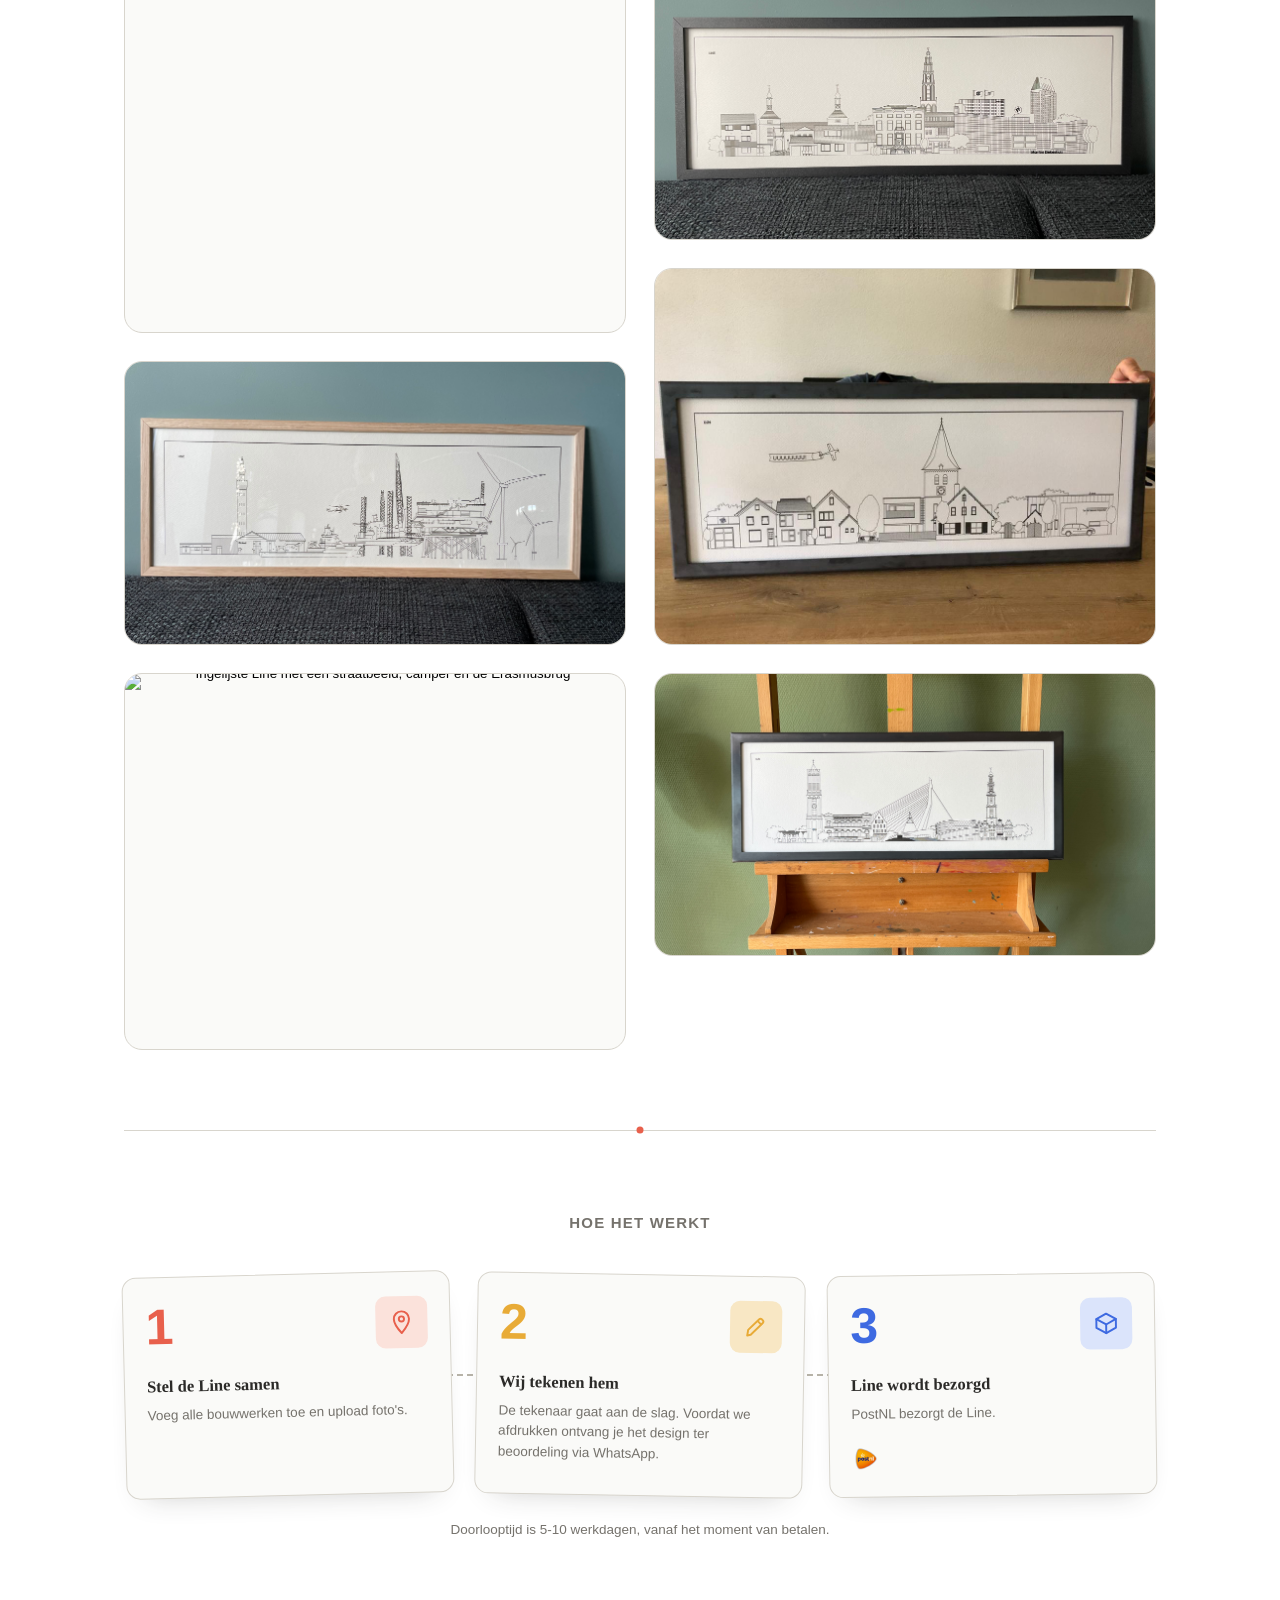
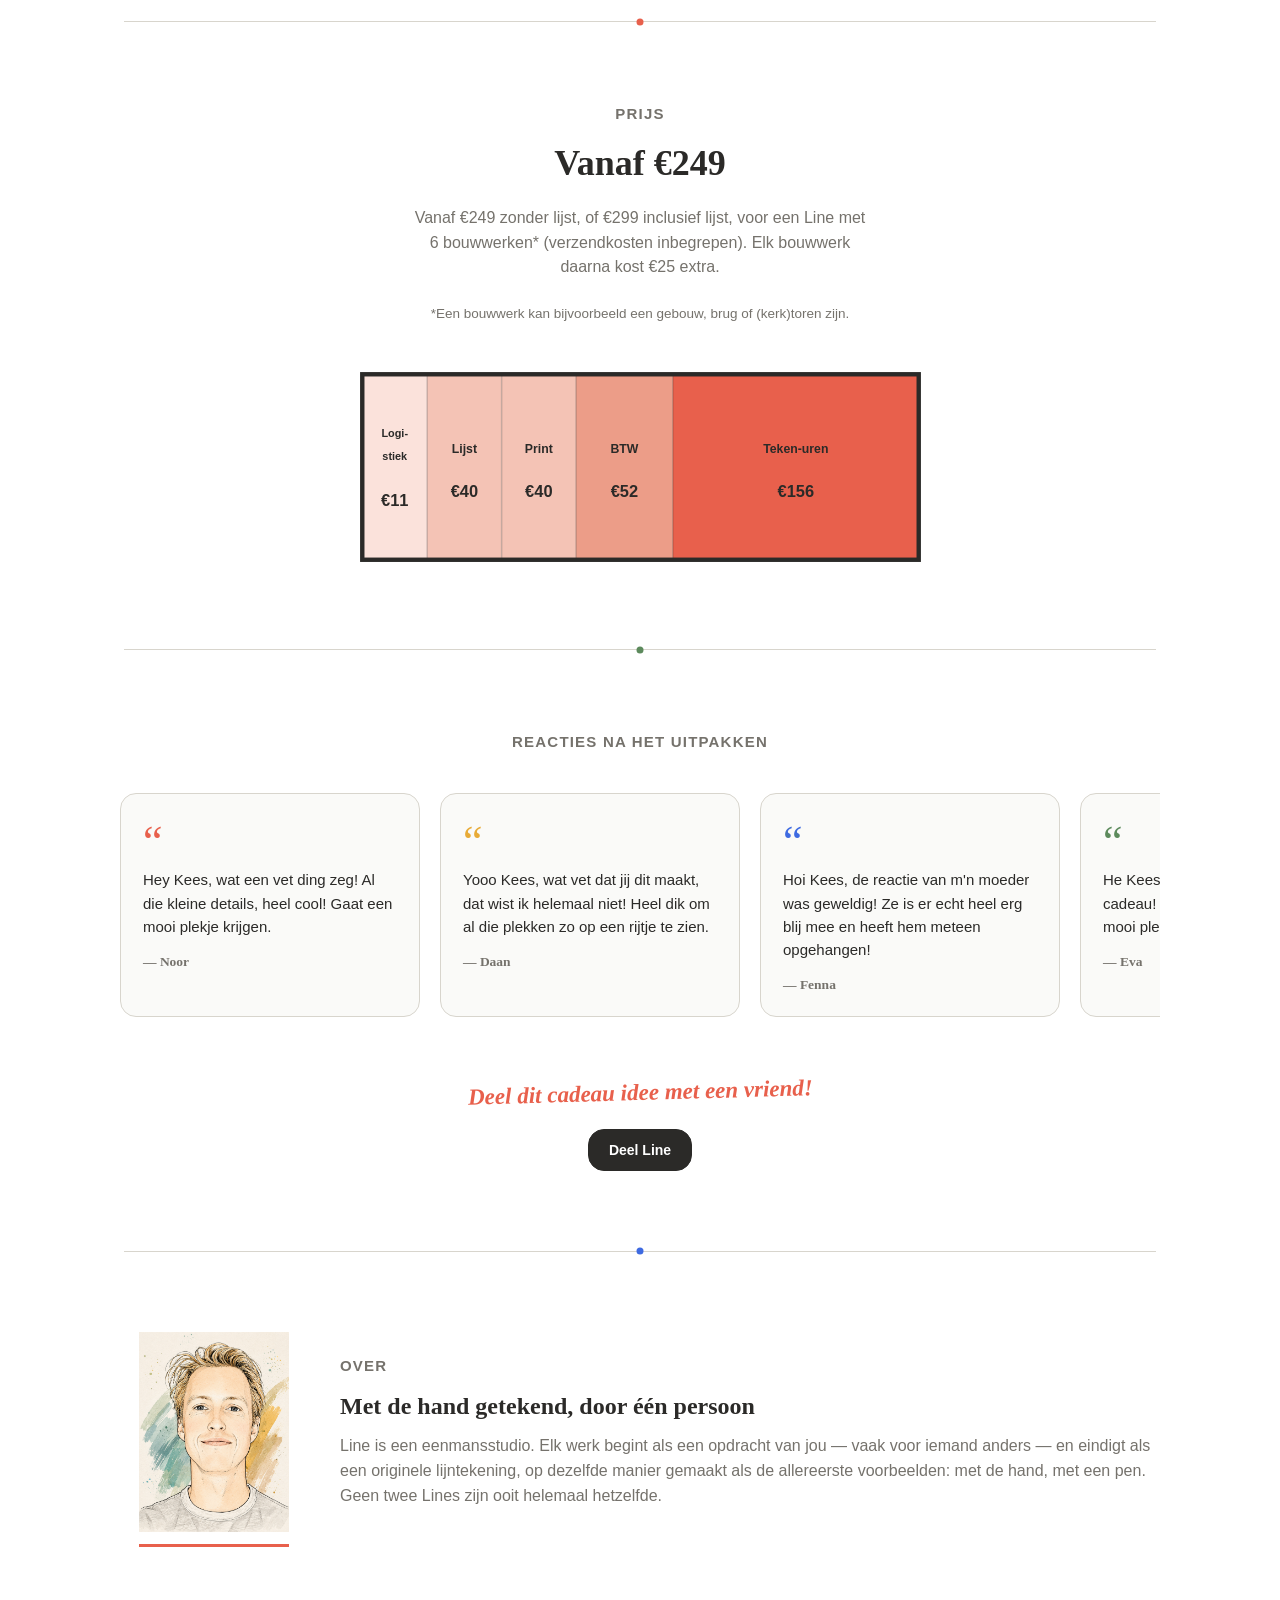
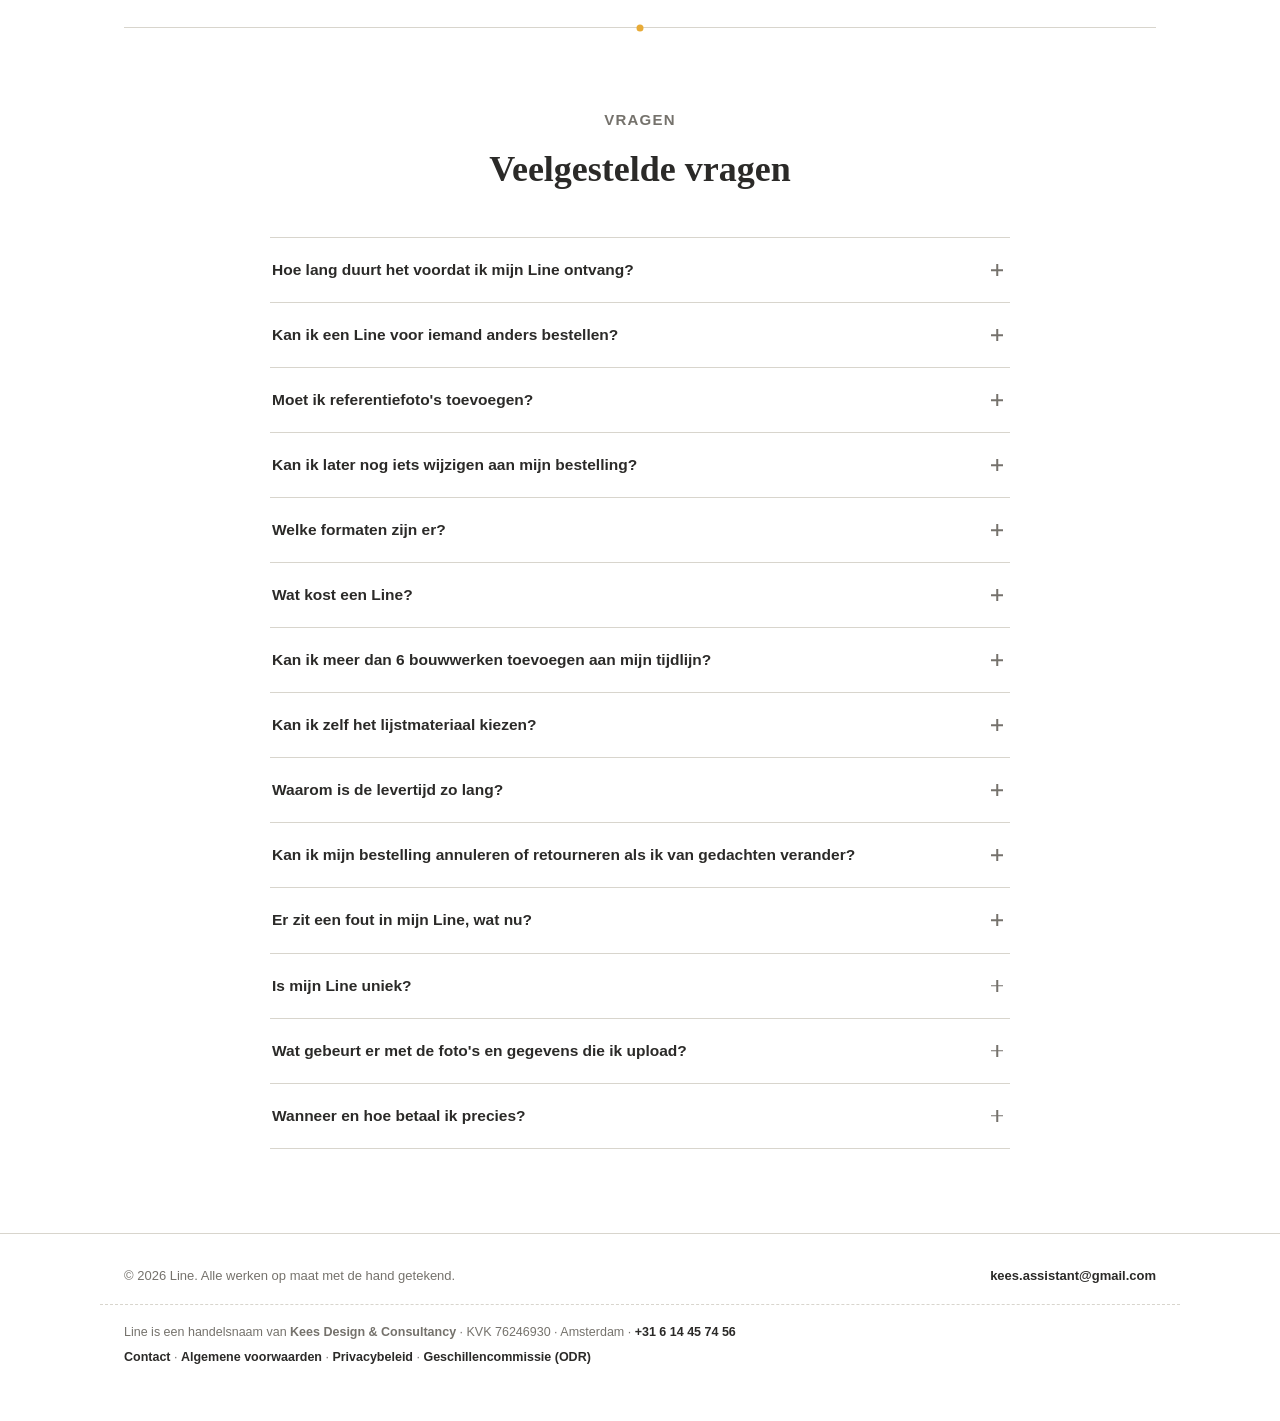
==== commit 9d964c50: "Add share button to testimonials section" ====
--- a/index.html
+++ b/index.html
@@ -240,6 +240,10 @@
           <p class="name">— Eva</p>
         </div>
       </div>
+      <div class="share-gift">
+        <p class="share-gift-text" data-i18n="testimonials.shareText">Deel dit cadeau idee met een vriend!</p>
+        <button type="button" class="btn" id="shareBtn" data-i18n="testimonials.shareBtn">Deel Line</button>
+      </div>
     </div>
   </section>
 
@@ -350,6 +354,8 @@
   </div>
 </footer>
 
+<div class="toast" id="toast" role="status" aria-live="polite"></div>
+
 <!-- ================= Lightbox ================= -->
 <div class="lightbox" id="lightbox" hidden role="dialog" aria-modal="true" aria-label="Foto vergroot">
   <button type="button" class="lightbox-close" id="lightboxClose" data-i18n-aria="lightbox.close">
@@ -407,17 +413,17 @@
           <p class="hint" data-i18n="config.step1.hint">Kies het formaat van je Line.</p>
           <div class="format-grid size-grid" id="formatGrid">
             <button type="button" class="format-card size-card" data-format="shipped" aria-pressed="true">
-              <span class="size-swatch" aria-hidden="true"><span class="size-swatch-rect" style="width:16px;height:48px;"></span></span>
               <span class="size-info">
                 <span class="size-title" data-i18n="config.step1.sizeLabel">20 × 60 cm</span>
               </span>
+              <span class="size-swatch" aria-hidden="true"><span class="size-swatch-rect" style="width:48px;height:16px;"></span></span>
             </button>
             <button type="button" class="format-card size-card" data-format="large" aria-pressed="false">
-              <span class="size-swatch" aria-hidden="true"><span class="size-swatch-rect" style="width:24px;height:64px;"></span></span>
               <span class="size-info">
                 <span class="size-title" data-i18n="config.step1.sizeLabelLarge">30 × 80 cm</span>
                 <span class="extra-badge">+€50</span>
               </span>
+              <span class="size-swatch" aria-hidden="true"><span class="size-swatch-rect" style="width:64px;height:24px;"></span></span>
             </button>
           </div>
         </section>
--- a/style.css
+++ b/style.css
@@ -325,6 +325,19 @@
   .example-thumb{cursor:default;}
 }
 
+/* ---------- Toast ---------- */
+.toast{
+  position:fixed;left:50%;bottom:28px;z-index:300;
+  transform:translate(-50%,12px);
+  background:var(--ink);color:var(--bg);
+  font-size:14px;font-weight:600;
+  padding:12px 22px;border-radius:14px;
+  box-shadow:0 14px 30px -14px rgba(0,0,0,.4);
+  opacity:0;pointer-events:none;
+  transition:opacity .2s ease,transform .2s ease;
+}
+.toast.show{opacity:1;transform:translate(-50%,0);}
+
 /* ---------- Lightbox ---------- */
 .lightbox{
   position:fixed;inset:0;z-index:200;
@@ -438,6 +451,16 @@
 .testimonial-card .name{
   margin:0;font-family:var(--font-display);font-weight:600;
   font-size:13.5px;color:var(--ink-muted);
+}
+
+.share-gift{
+  margin:44px auto 0;max-width:420px;text-align:center;
+  display:flex;flex-direction:column;align-items:center;gap:18px;
+}
+.share-gift-text{
+  font-family:var(--font-display);font-style:italic;font-weight:600;
+  font-size:clamp(19px,2.4vw,23px);color:var(--coral);
+  transform:rotate(-1.6deg);margin:0;
 }
 
 /* ---------- FAQ ---------- */
@@ -765,8 +788,8 @@
 @media (max-width:480px){ .size-grid{grid-template-columns:1fr;} }
 .size-card{display:flex;align-items:center;gap:14px;}
 .format-card .size-swatch{
-  display:flex;align-items:flex-end;justify-content:center;
-  width:36px;height:68px;flex:none;
+  display:flex;align-items:center;justify-content:center;
+  width:68px;height:36px;flex:none;
 }
 .format-card .size-swatch-rect{display:block;border:1.5px solid var(--ink);border-radius:2px;background:var(--bg);}
 .format-card .size-info{flex:1;display:flex;flex-direction:column;align-items:flex-start;gap:4px;}
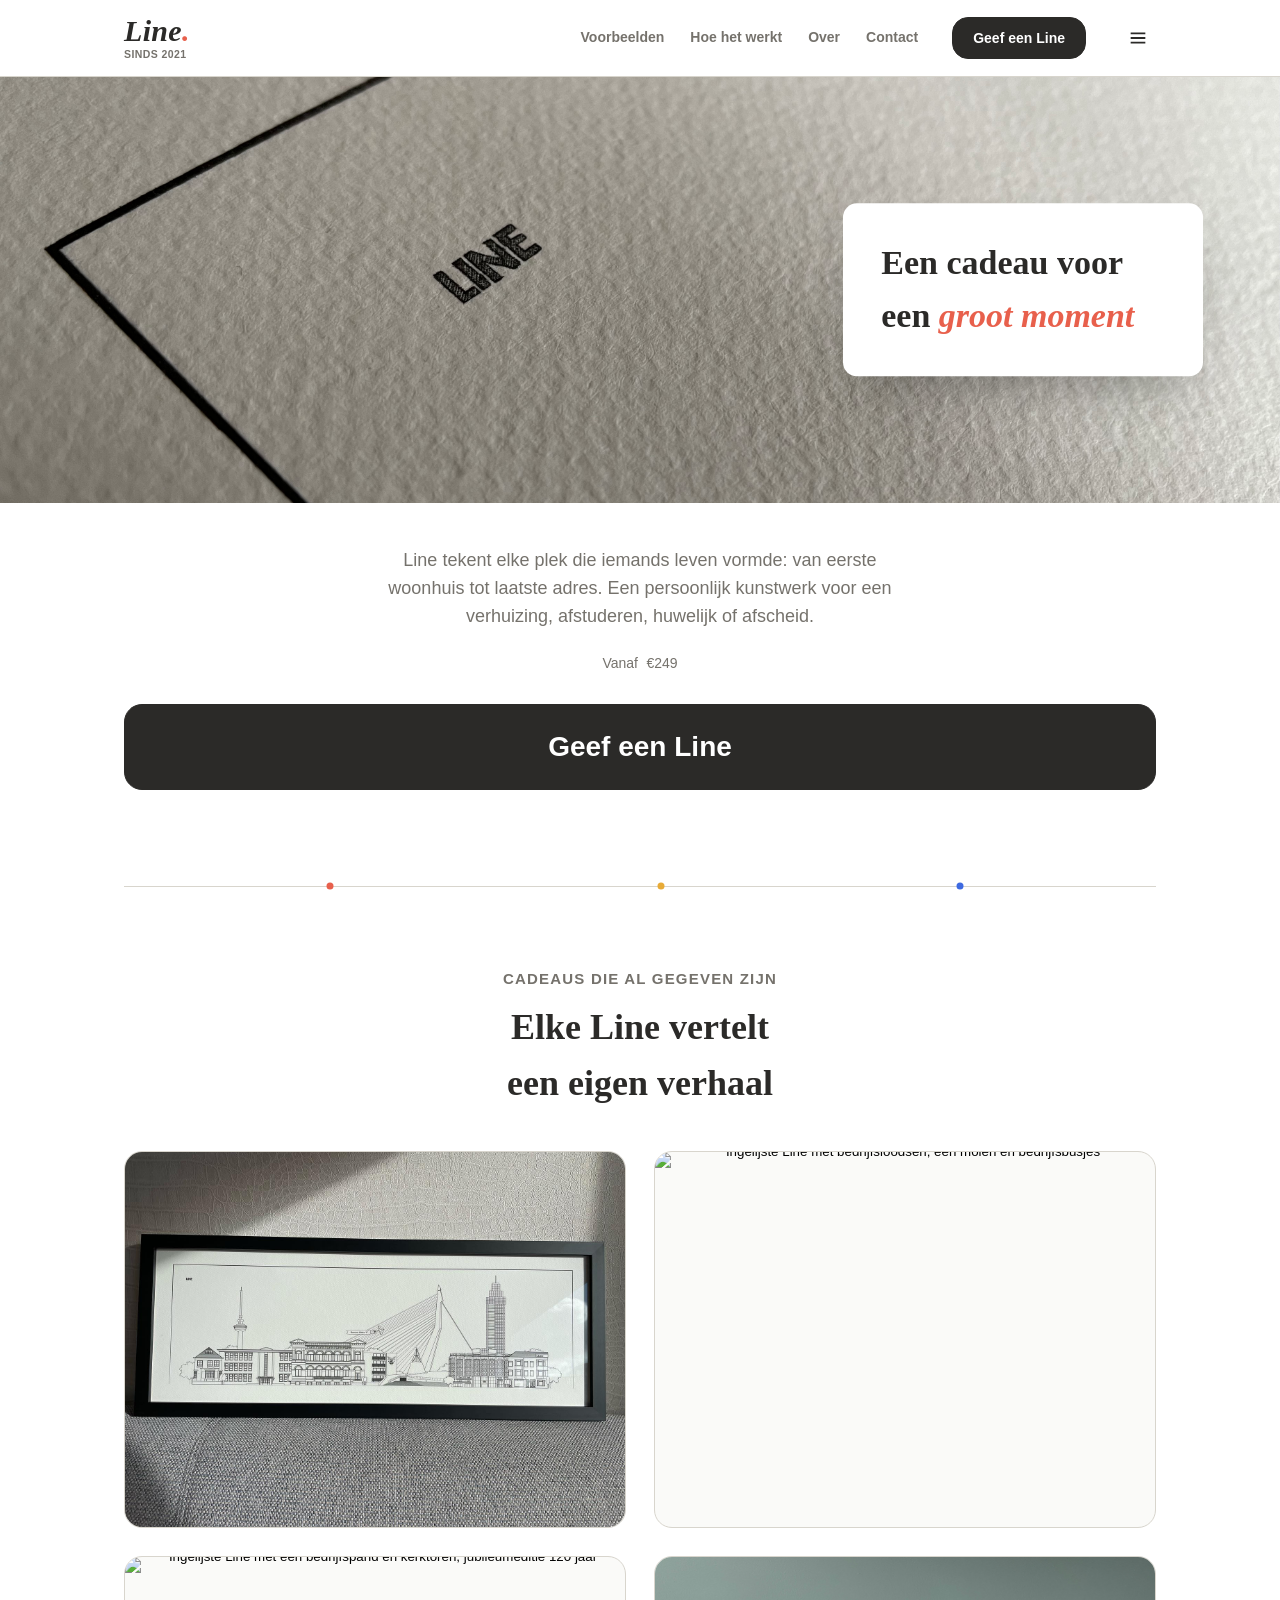
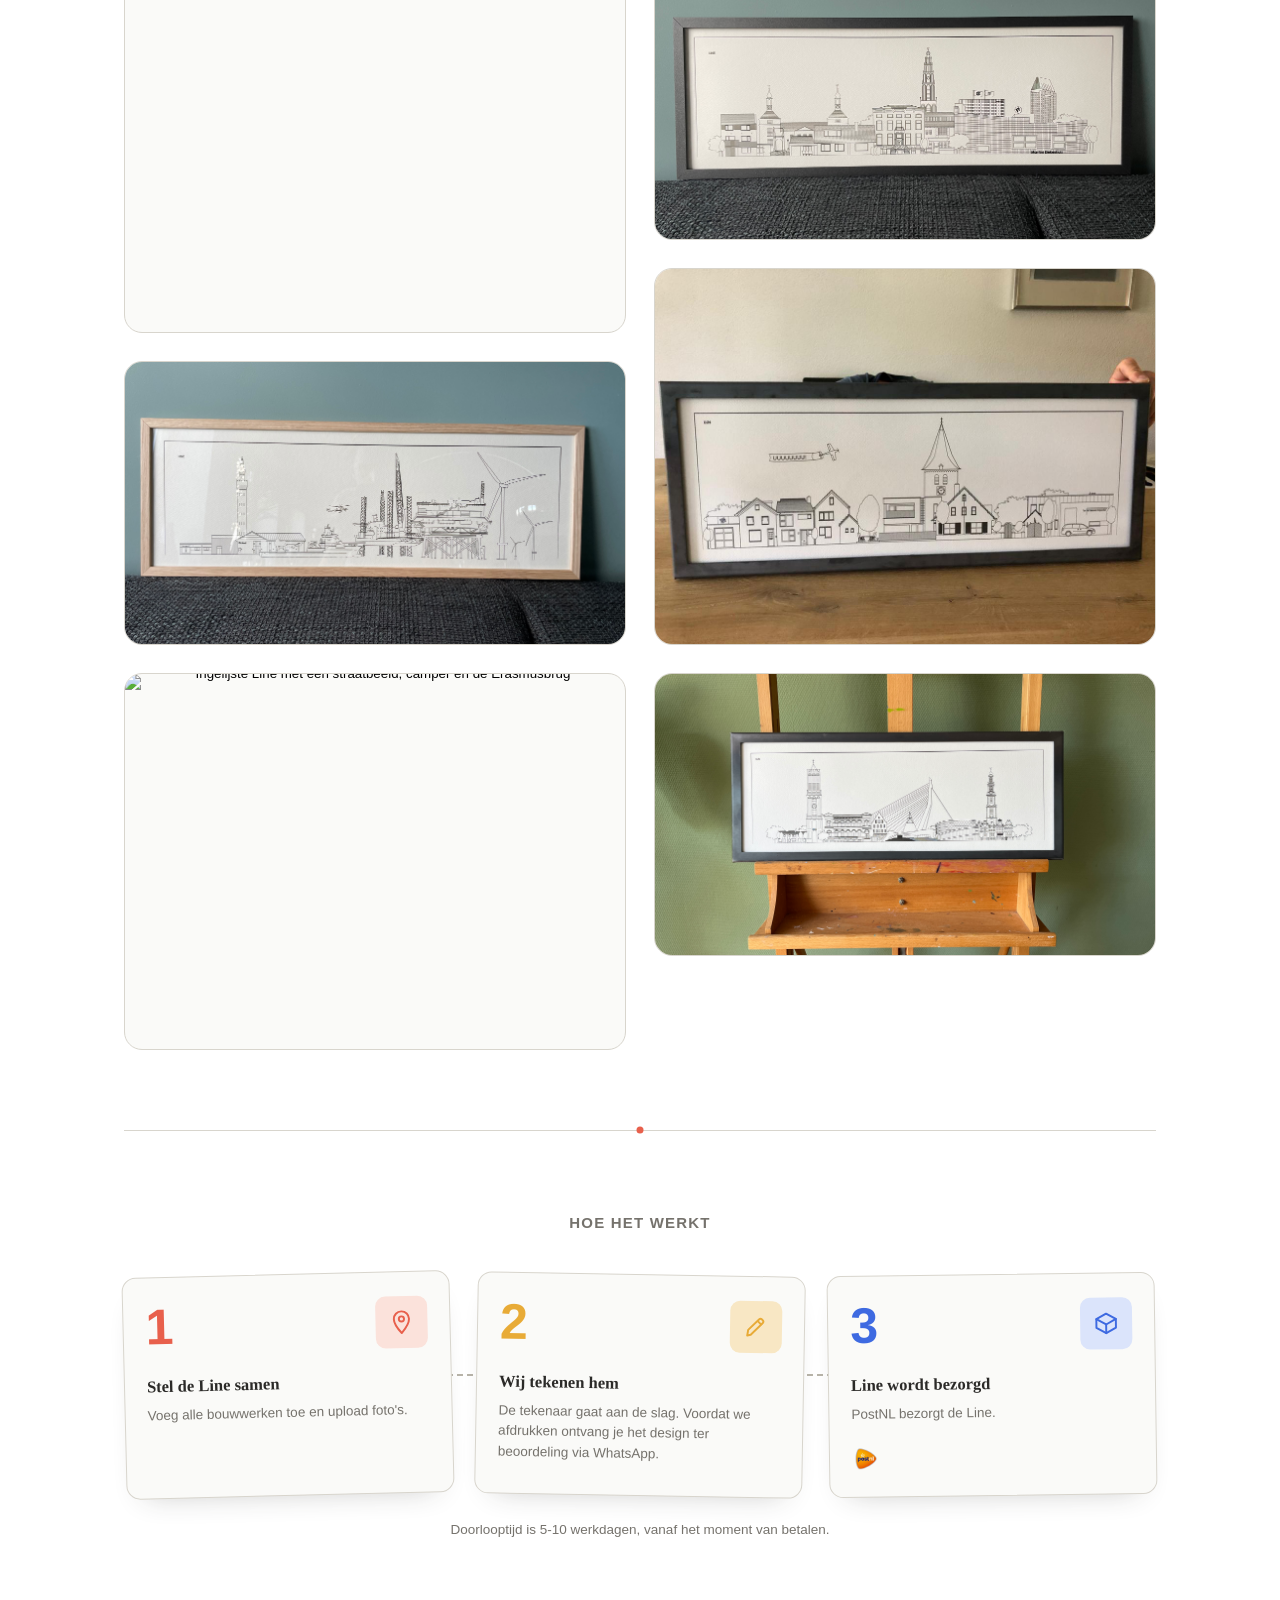
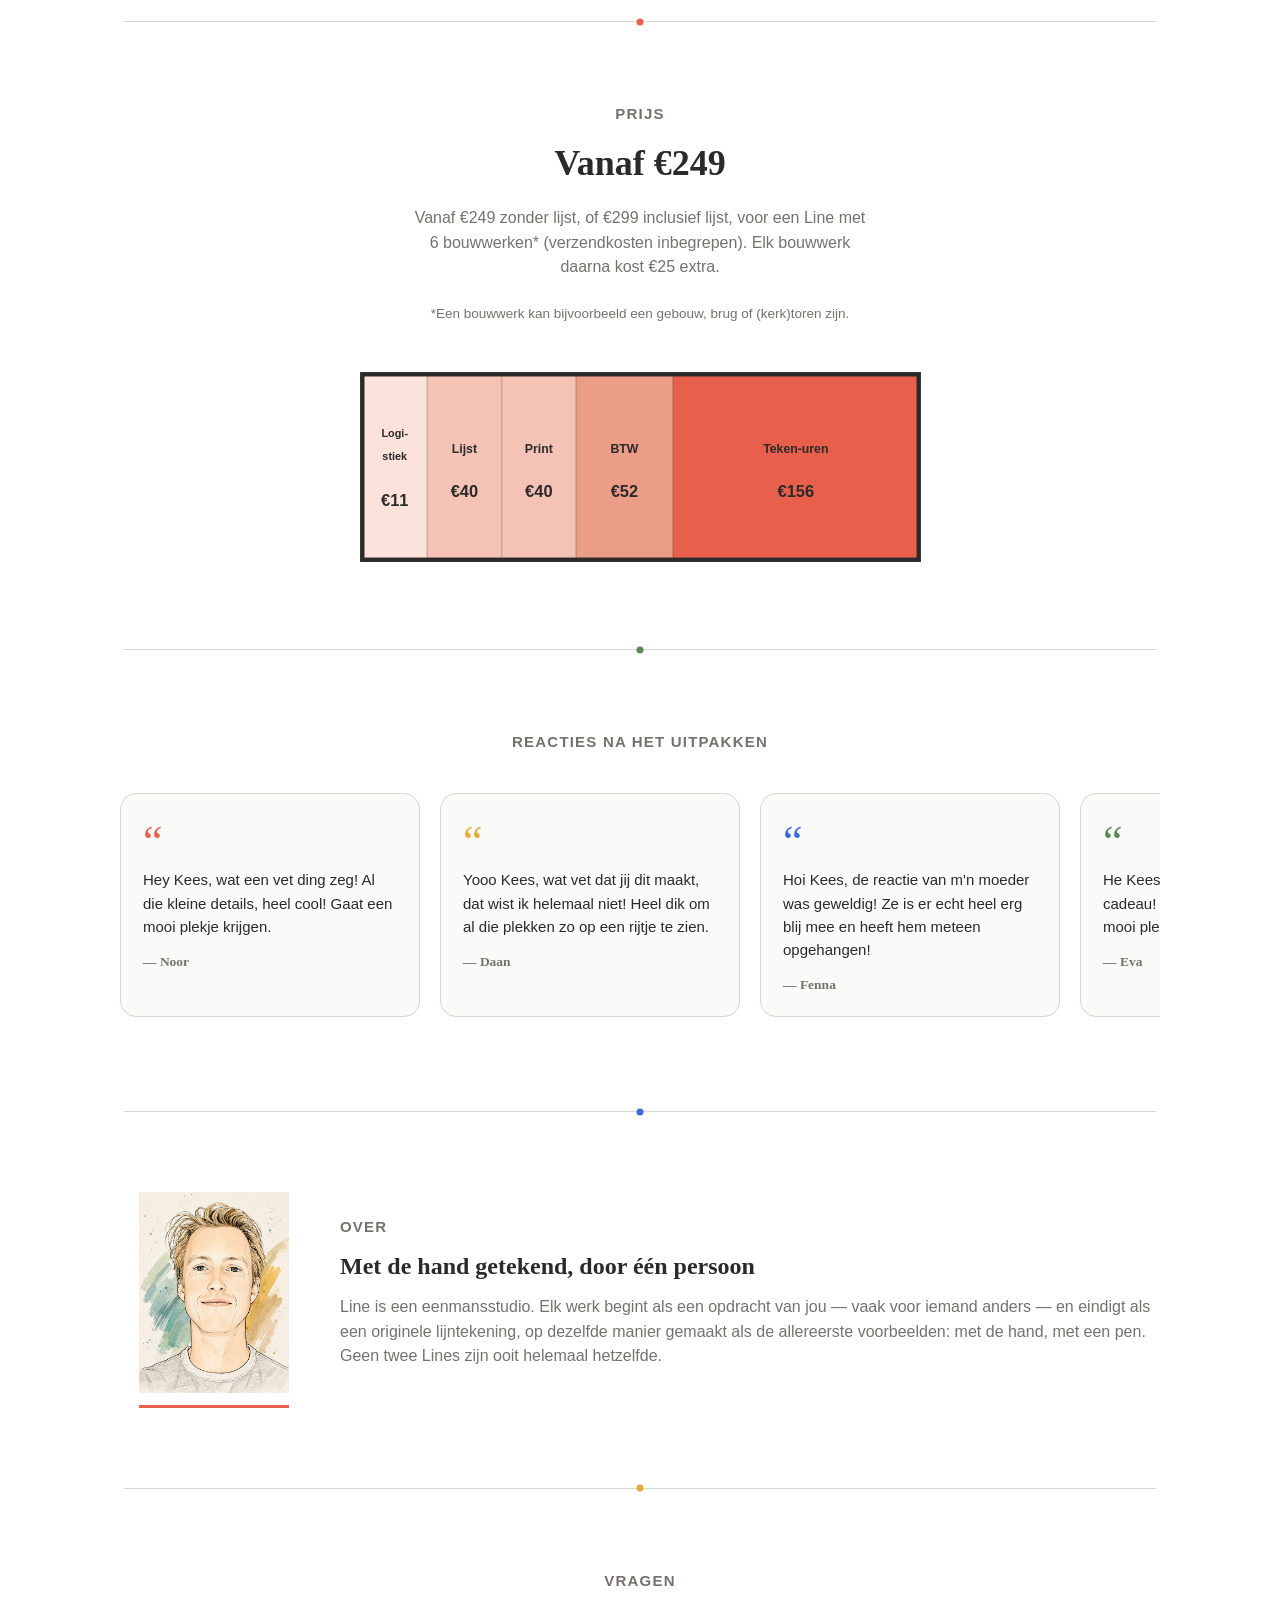
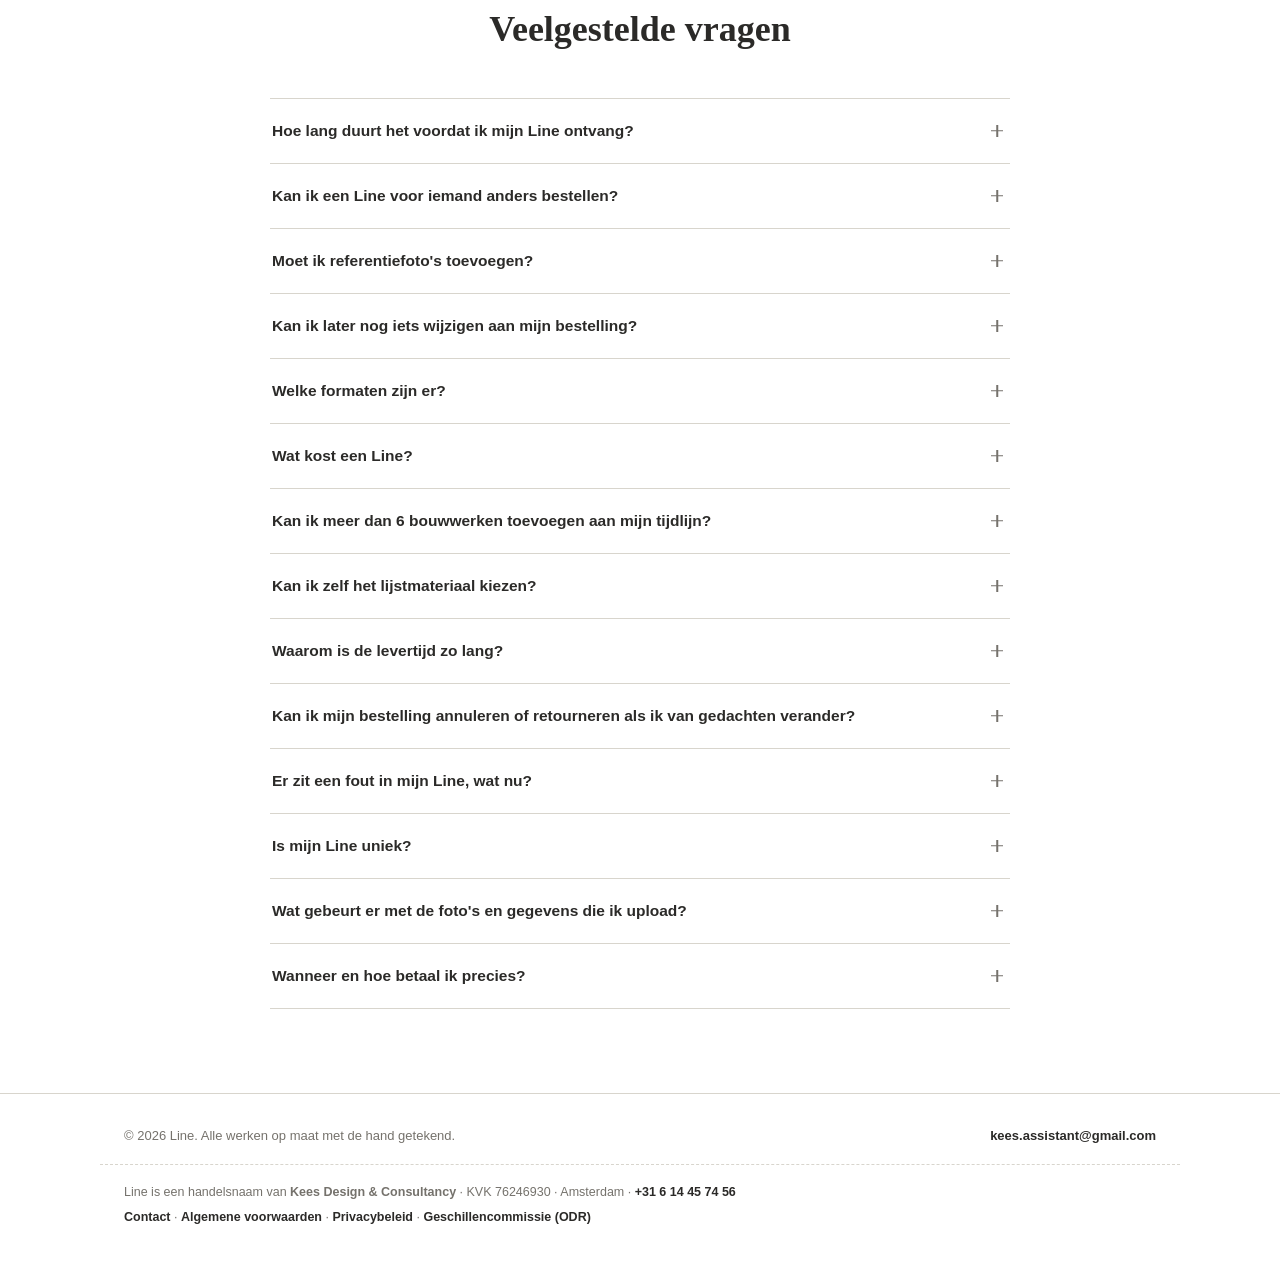
==== commit 910b339f: "Revert share button on testimonials section" ====
--- a/index.html
+++ b/index.html
@@ -240,10 +240,6 @@
           <p class="name">— Eva</p>
         </div>
       </div>
-      <div class="share-gift">
-        <p class="share-gift-text" data-i18n="testimonials.shareText">Deel dit cadeau idee met een vriend!</p>
-        <button type="button" class="btn" id="shareBtn" data-i18n="testimonials.shareBtn">Deel Line</button>
-      </div>
     </div>
   </section>
 
@@ -353,8 +349,6 @@
     </p>
   </div>
 </footer>
-
-<div class="toast" id="toast" role="status" aria-live="polite"></div>
 
 <!-- ================= Lightbox ================= -->
 <div class="lightbox" id="lightbox" hidden role="dialog" aria-modal="true" aria-label="Foto vergroot">
@@ -744,7 +738,7 @@
   }
 ]
 </script>
-<script src="script.js?v=20260813c"></script>
+<script src="script.js?v=20260813d"></script>
 <script src="consent.js"></script>
 </body>
 </html>
--- a/style.css
+++ b/style.css
@@ -325,19 +325,6 @@
   .example-thumb{cursor:default;}
 }
 
-/* ---------- Toast ---------- */
-.toast{
-  position:fixed;left:50%;bottom:28px;z-index:300;
-  transform:translate(-50%,12px);
-  background:var(--ink);color:var(--bg);
-  font-size:14px;font-weight:600;
-  padding:12px 22px;border-radius:14px;
-  box-shadow:0 14px 30px -14px rgba(0,0,0,.4);
-  opacity:0;pointer-events:none;
-  transition:opacity .2s ease,transform .2s ease;
-}
-.toast.show{opacity:1;transform:translate(-50%,0);}
-
 /* ---------- Lightbox ---------- */
 .lightbox{
   position:fixed;inset:0;z-index:200;
@@ -451,16 +438,6 @@
 .testimonial-card .name{
   margin:0;font-family:var(--font-display);font-weight:600;
   font-size:13.5px;color:var(--ink-muted);
-}
-
-.share-gift{
-  margin:44px auto 0;max-width:420px;text-align:center;
-  display:flex;flex-direction:column;align-items:center;gap:18px;
-}
-.share-gift-text{
-  font-family:var(--font-display);font-style:italic;font-weight:600;
-  font-size:clamp(19px,2.4vw,23px);color:var(--coral);
-  transform:rotate(-1.6deg);margin:0;
 }
 
 /* ---------- FAQ ---------- */
